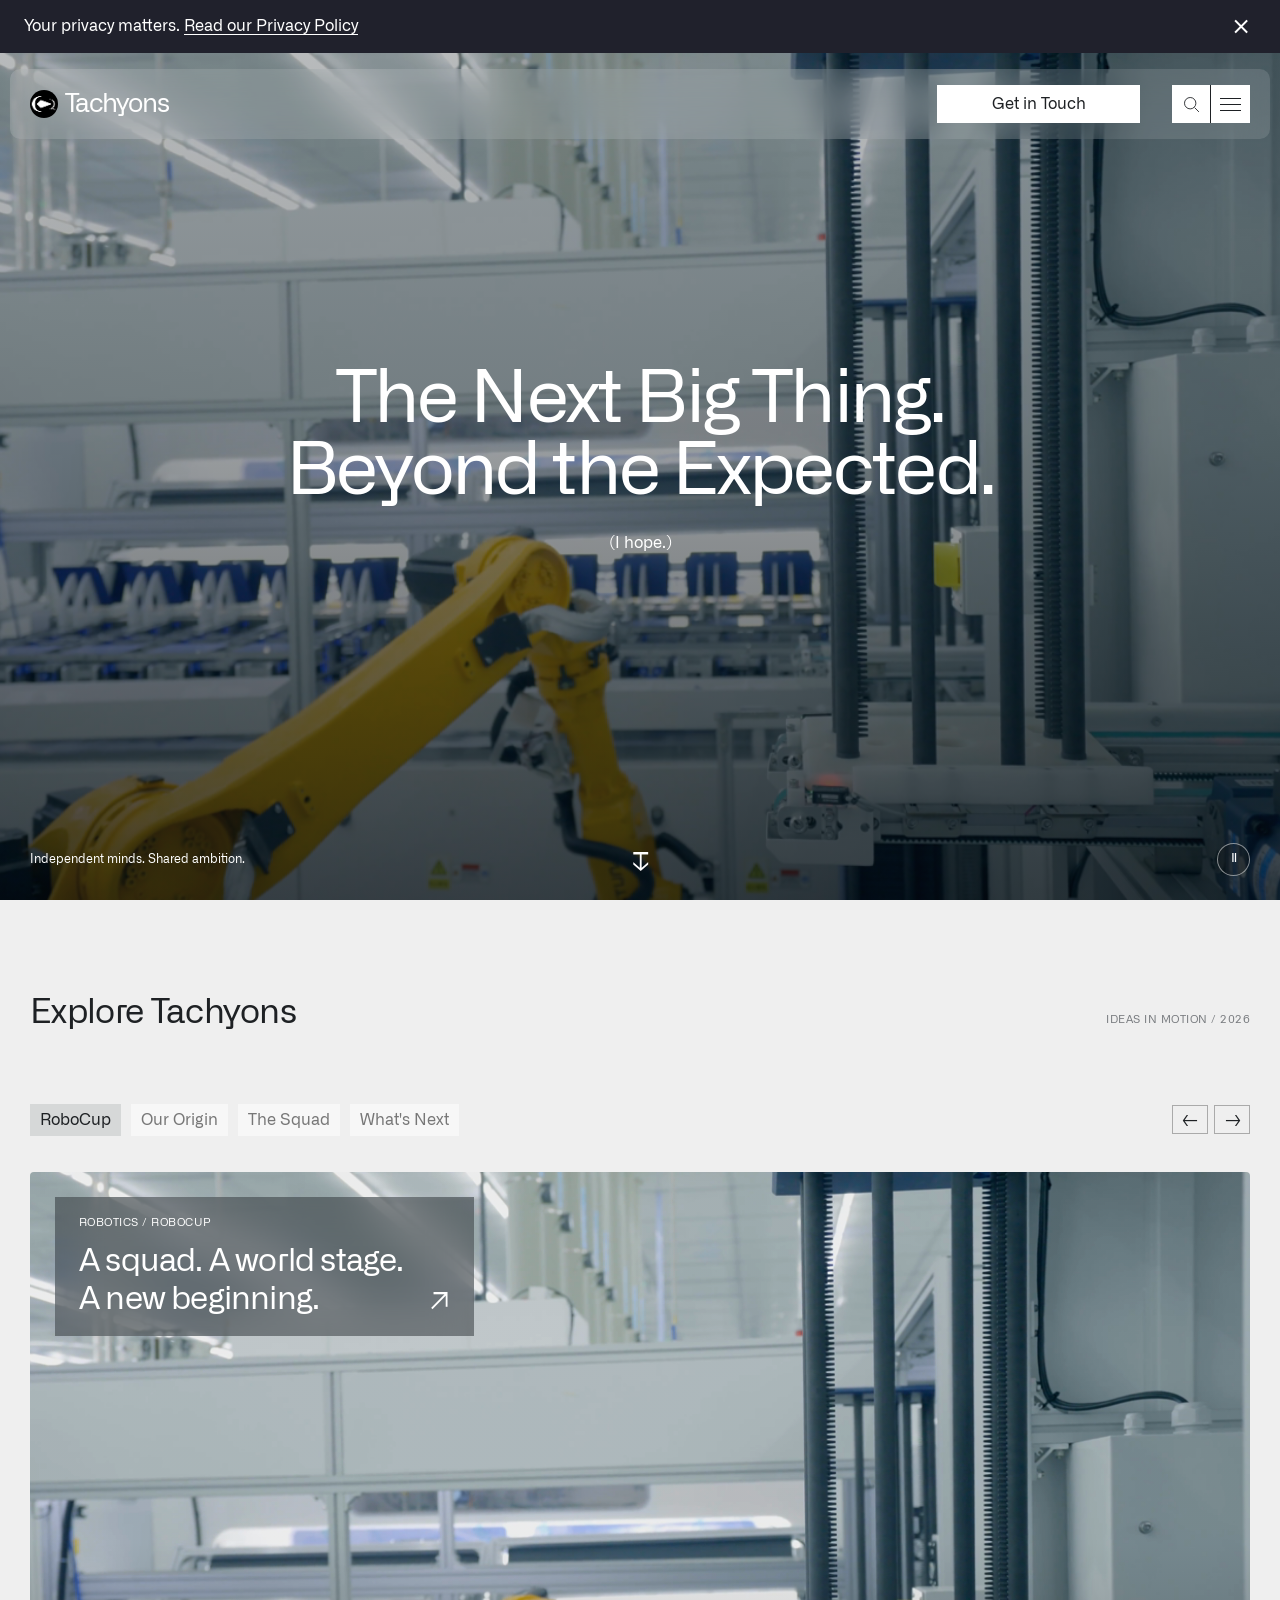
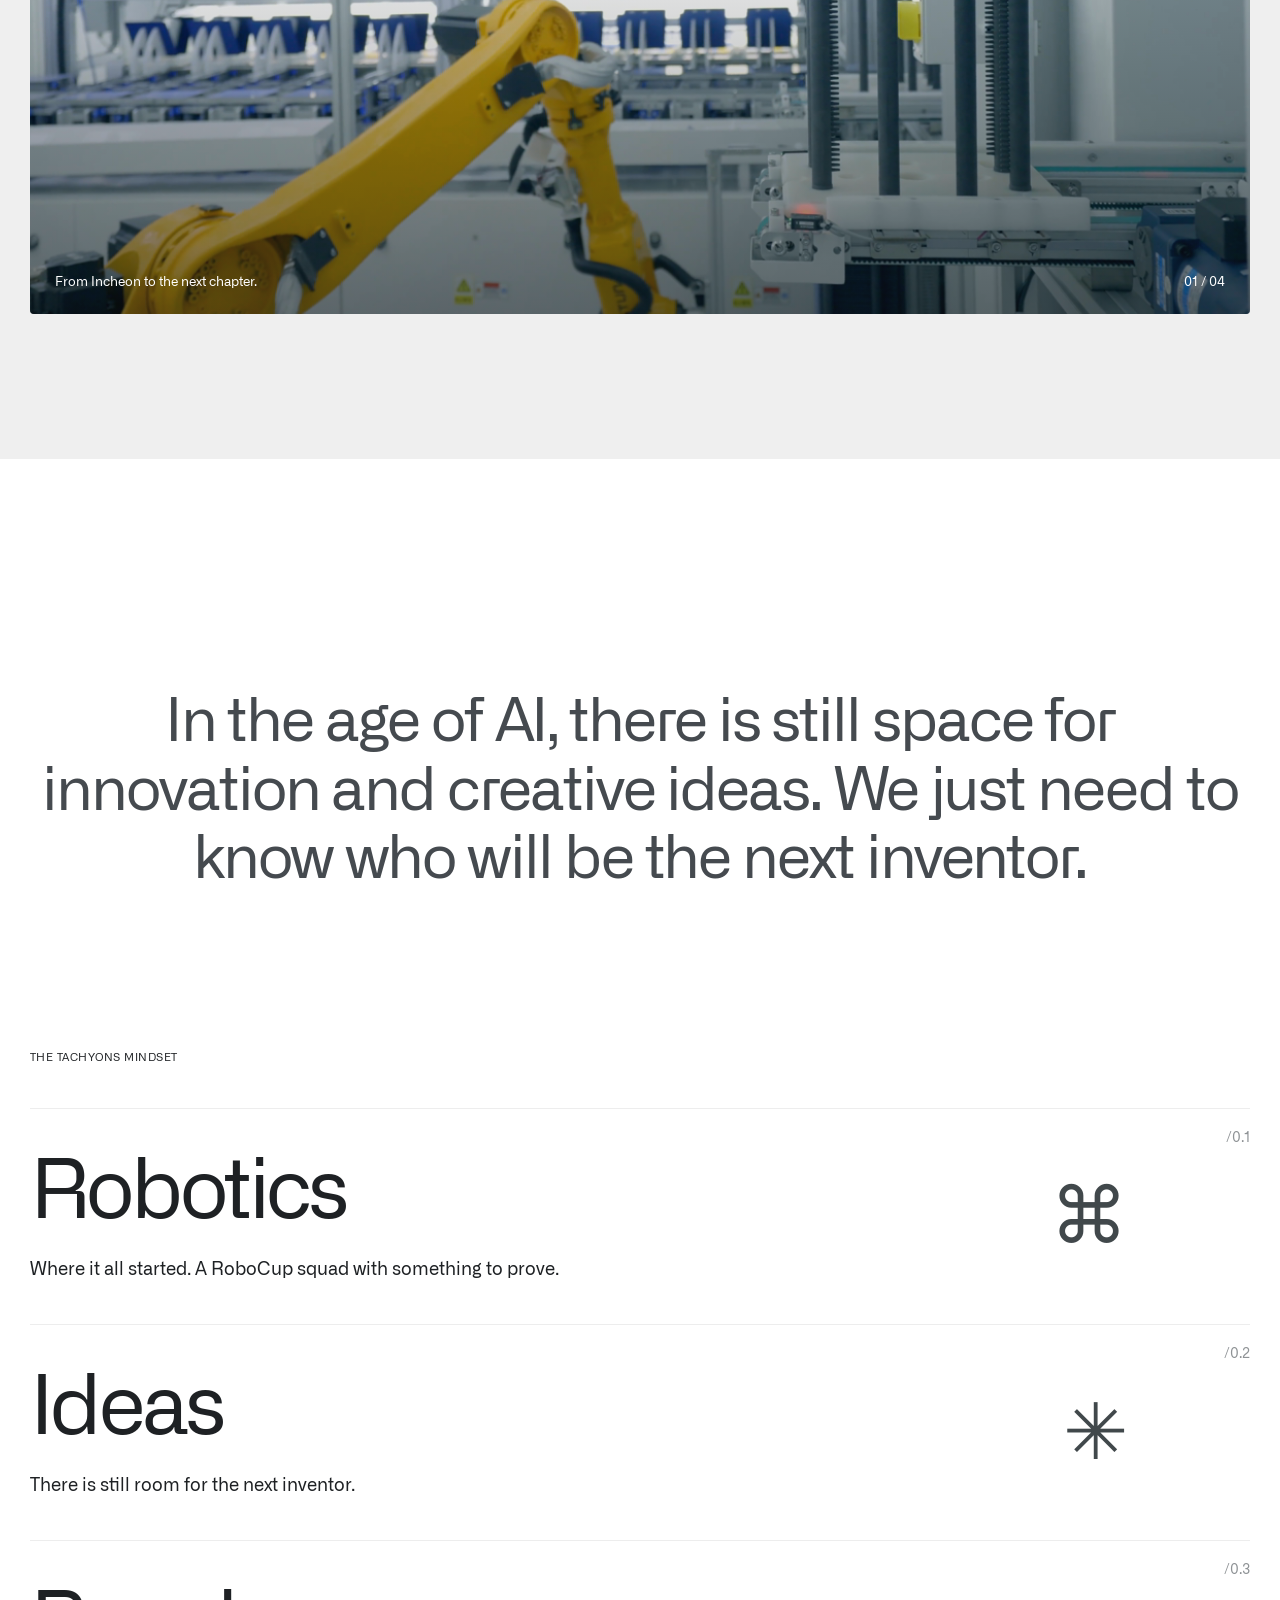
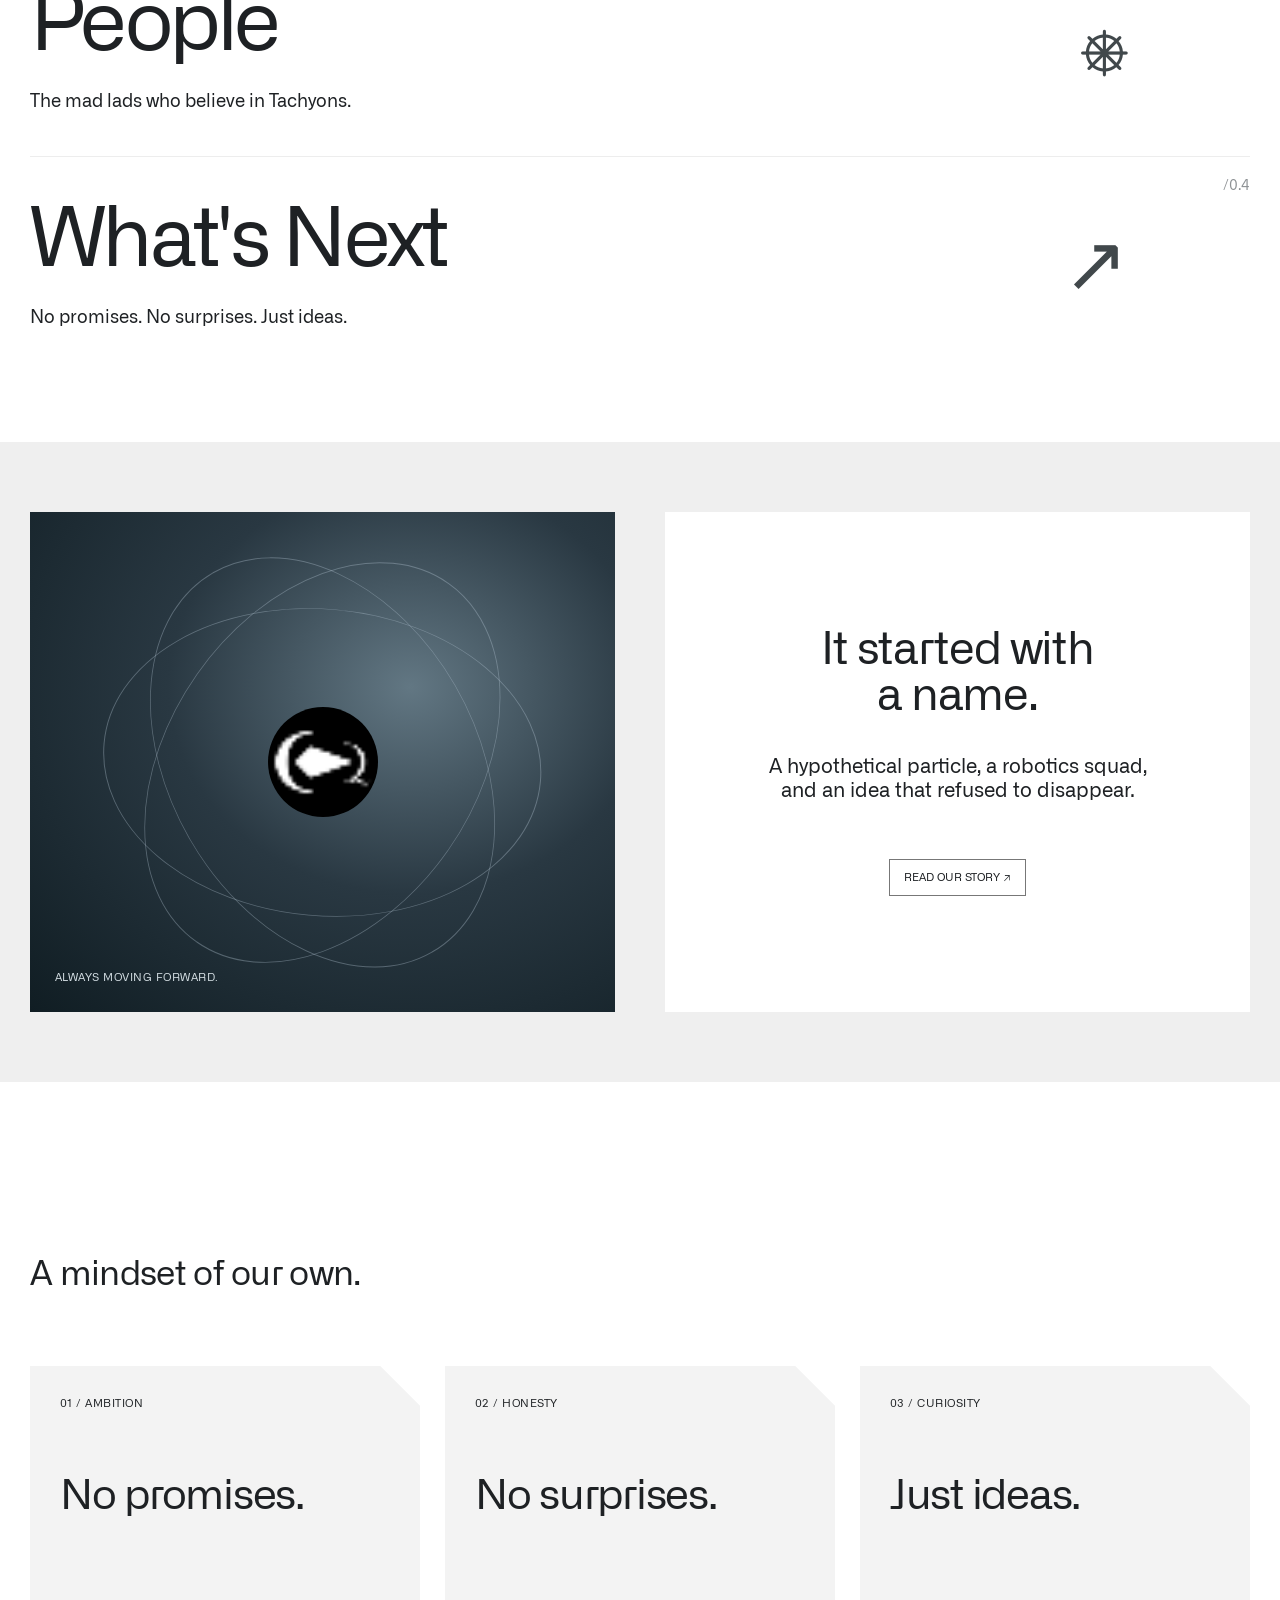
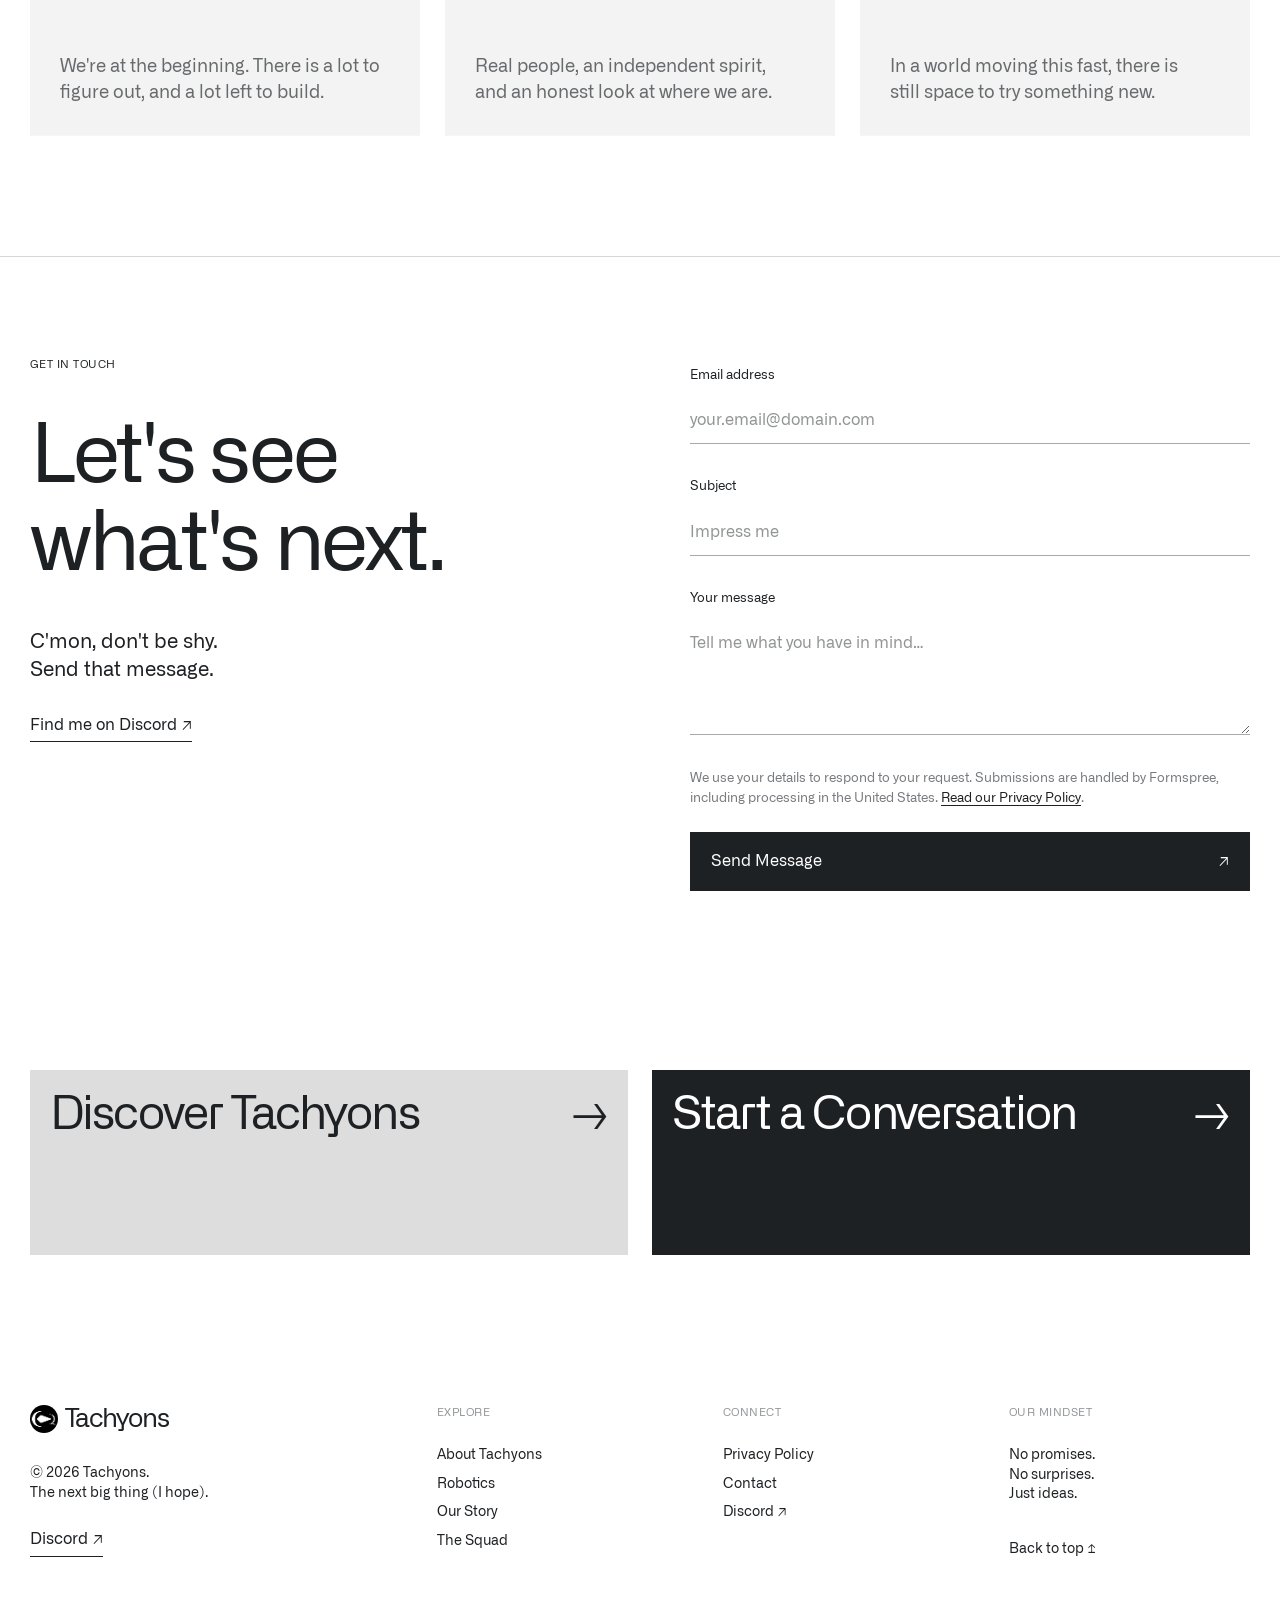
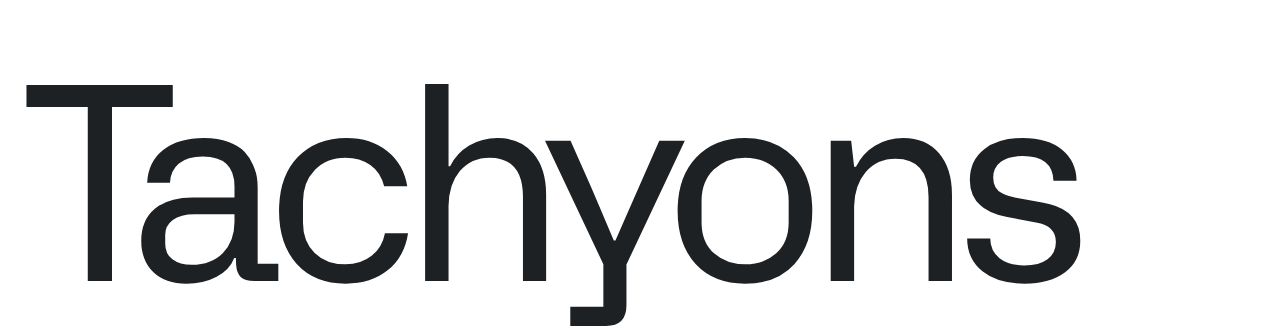
==== tachyons/index.html @ 0ba615b1 "Add files via upload" ====
<!DOCTYPE html>
<html lang="en"><head><meta charset="UTF-8"><meta name="viewport" content="width=device-width, initial-scale=1"><meta name="theme-color" content="#1e2124"><title>Tachyons — The Next Big Thing</title><meta name="description" content="Independent minds. Shared ambition. Explore the ideas, robotics and people behind Tachyons."><link rel="icon" href="img/logo.ico"><link rel="preload" href="fonts/Alliance/AllianceNo1-Regular.woff2" as="font" type="font/woff2" crossorigin><link rel="preload" href="fonts/Alliance/AllianceNo2-Regular.woff2" as="font" type="font/woff2" crossorigin><link rel="stylesheet" href="css/style.css"><script src="js/script.js" defer></script></head><body id="top"><a class="skip-link" href="#main">Skip to content</a>
<div class="announcement" id="announcement"><a href="privacy-policy.html">Your privacy matters. <span>Read our Privacy Policy</span></a><button aria-label="Dismiss announcement" id="dismiss-announcement">×</button></div>
<header class="site-header"><a class="brand" href="index.html" aria-label="Tachyons home"><img src="img/logo.ico" alt="" width="28" height="28"><span>Tachyons</span></a><div class="header-actions"><a class="header-cta" href="index.html#contact">Get in Touch</a><button class="icon-button" id="search-toggle" aria-label="Search Tachyons"><svg viewBox="0 0 24 24" fill="none" aria-hidden="true"><circle cx="10.5" cy="10.5" r="6.5"/><path d="m15.5 15.5 5 5"/></svg></button><button class="icon-button menu-toggle" id="menu-toggle" aria-label="Open menu" aria-expanded="false" aria-controls="navigation"><span></span><span></span><span></span></button></div></header>
<dialog class="navigation" id="navigation" aria-label="Main navigation"><div class="menu-inner"><div><p class="eyebrow">Navigation</p><nav class="menu-links"><a href="index.html">Home <span>↗</span></a><a href="story.html">Our Story <span>↗</span></a><a href="index.html#explore">↳ Robotics</a><a href="index.html#about">↳ Ideas</a><a href="members.html">The Squad <span>↗</span></a><a href="index.html#contact">Get in Touch <span>↗</span></a><a href="privacy-policy.html">Privacy Policy <span>↗</span></a></nav></div><div class="menu-feature"><p class="eyebrow">The next chapter</p><a href="story.html"><img src="media/hero-poster.png" alt="Technology in motion"><h2>It started with a name.<br>It became an idea. ↗</h2></a><p>No promises. No surprises. Just ideas.</p></div></div><div class="menu-bottom"><span>Tachyons / Independent minds. Shared ambition.</span><span>Est. 2026</span></div></dialog>
<dialog class="search-dialog" id="search-dialog" aria-labelledby="search-title"><button class="dialog-close" aria-label="Close search">×</button><p class="eyebrow" id="search-title">Search Tachyons</p><label class="sr-only" for="site-search">What are you looking for?</label><input id="site-search" type="search" placeholder="What are you looking for?" autocomplete="off"><div id="search-results" aria-live="polite"></div></dialog><main id="main"><section class="hero" aria-labelledby="hero-title"><video class="hero-video" id="hero-video" muted playsinline loop preload="metadata" poster="media/hero-poster.png" aria-hidden="true"><source src="media/hero.mp4" type="video/mp4"></video><div class="hero-shade"></div><div class="hero-copy"><h1 id="hero-title"><span>The Next Big Thing.</span><span>Beyond the Expected.</span></h1><p>(I hope.)</p></div><div class="hero-bottom"><span>Independent minds. Shared ambition.</span><a href="#explore" aria-label="Explore Tachyons">↓</a><button id="motion-toggle" aria-label="Pause background video">Ⅱ</button></div></section>
<section class="featured" id="explore" aria-labelledby="featured-title"><div class="section-heading"><h2 id="featured-title">Explore Tachyons</h2><span class="eyebrow">Ideas in motion / 2026</span></div><div class="feature-nav"><div class="feature-tabs" role="tablist" aria-label="Featured stories"><button role="tab" aria-selected="true" aria-controls="feature-panel" id="feature-tab-0" data-feature="0">RoboCup</button><button role="tab" aria-selected="false" aria-controls="feature-panel" id="feature-tab-1" data-feature="1" tabindex="-1">Our Origin</button><button role="tab" aria-selected="false" aria-controls="feature-panel" id="feature-tab-2" data-feature="2" tabindex="-1">The Squad</button><button role="tab" aria-selected="false" aria-controls="feature-panel" id="feature-tab-3" data-feature="3" tabindex="-1">What's Next</button></div><div class="carousel-controls"><button id="feature-prev" aria-label="Previous story">←</button><button id="feature-next" aria-label="Next story">→</button></div></div><a class="feature-panel" id="feature-panel" role="tabpanel" aria-labelledby="feature-tab-0" href="story.html#robotics"><img id="feature-image" src="media/hero-poster.png" alt="A close-up of precision engineering" loading="lazy"><div class="feature-label"><p class="eyebrow" id="feature-kicker">Robotics / RoboCup</p><h3><span id="feature-title">A squad. A world stage.<br>A new beginning.</span><span class="feature-arrow">↗</span></h3></div><div class="feature-caption"><span id="feature-detail">From Incheon to the next chapter.</span><span id="feature-count">01 / 04</span></div></a></section>
<section class="about-section" id="about"><p class="statement reveal">In the age of AI, there is still space for innovation and creative ideas. We just need to know who will be the next inventor.</p><div class="directions"><h2 class="eyebrow">The Tachyons mindset</h2><a class="direction-row" href="story.html#robotics"><div><h3>Robotics</h3><p>Where it all started. A RoboCup squad with something to prove.</p></div><span class="row-symbol">⌘</span><span class="row-number">/0.1</span><span class="row-arrow">↗</span></a><a class="direction-row" href="story.html"><div><h3>Ideas</h3><p>There is still room for the next inventor.</p></div><span class="row-symbol">✳</span><span class="row-number">/0.2</span><span class="row-arrow">↗</span></a><a class="direction-row" href="members.html"><div><h3>People</h3><p>The mad lads who believe in Tachyons.</p></div><span class="row-symbol">⎈</span><span class="row-number">/0.3</span><span class="row-arrow">↗</span></a><a class="direction-row" href="index.html#contact"><div><h3>What's Next</h3><p>No promises. No surprises. Just ideas.</p></div><span class="row-symbol">↗</span><span class="row-number">/0.4</span><span class="row-arrow">↗</span></a></div></section>
<section class="duplex"><div class="duplex-art"><div class="orbit orbit-one"></div><div class="orbit orbit-two"></div><div class="orbit orbit-three"></div><img src="img/logo.ico" alt="Tachyons emblem" width="180" height="180"><span class="eyebrow">Always moving forward.</span></div><div class="duplex-copy"><h2>It started with<br>a name.</h2><p>A hypothetical particle, a robotics squad,<br>and an idea that refused to disappear.</p><a class="outline-button" href="story.html">Read our story ↗</a></div></section>
<section class="manifesto"><h2 class="section-heading">A mindset of our own.</h2><div class="manifesto-grid"><article><span class="eyebrow">01 / Ambition</span><h3>No promises.</h3><p>We're at the beginning. There is a lot to figure out, and a lot left to build.</p></article><article><span class="eyebrow">02 / Honesty</span><h3>No surprises.</h3><p>Real people, an independent spirit, and an honest look at where we are.</p></article><article><span class="eyebrow">03 / Curiosity</span><h3>Just ideas.</h3><p>In a world moving this fast, there is still space to try something new.</p></article></div></section>
<section class="contact-section" id="contact"><div><p class="eyebrow">Get in touch</p><h2>Let's see<br>what's next.</h2><p>C'mon, don't be shy.<br>Send that message.</p><button class="text-button discord-copy" type="button">Find me on Discord ↗</button><p class="copy-status" role="status"></p></div><form id="contact-form" action="https://formspree.io/f/xkodalnq" method="POST"><div class="honeypot" aria-hidden="true"><label>Leave empty<input type="text" name="_gotcha" tabindex="-1" autocomplete="off"></label></div><label for="email">Email address</label><input type="email" name="email" id="email" placeholder="your.email@domain.com" autocomplete="email" required><label for="subject">Subject</label><input type="text" name="subject" id="subject" placeholder="Impress me" required><label for="message">Your message</label><textarea name="message" id="message" rows="4" placeholder="Tell me what you have in mind…" required></textarea><p class="form-privacy-note" id="contact-privacy-note">We use your details to respond to your request. Submissions are handled by Formspree, including processing in the United States. <a href="privacy-policy.html#contact-form-and-service-providers">Read our Privacy Policy</a>.</p><button class="submit-button" id="form-submit-btn" type="submit">Send Message <span>↗</span></button><p class="form-status" id="form-status" role="status" aria-live="polite"></p></form></section></main><footer class="site-footer"><div class="footer-top"><a class="footer-cta" href="story.html">Discover Tachyons <span>→</span></a><a class="footer-cta dark" href="index.html#contact">Start a Conversation <span>→</span></a></div><div class="footer-grid"><div class="footer-identity"><a class="brand" href="index.html"><img src="img/logo.ico" alt="" width="28" height="28">Tachyons</a><p>© <span id="year">2026</span> Tachyons.<br>The next big thing (I hope).</p><button class="text-button discord-copy" type="button">Discord ↗</button><span class="copy-status" role="status"></span></div><div><p class="eyebrow">Explore</p><a href="index.html#about">About Tachyons</a><a href="index.html#explore">Robotics</a><a href="story.html">Our Story</a><a href="members.html">The Squad</a></div><div><p class="eyebrow">Connect</p><a href="privacy-policy.html">Privacy Policy</a><a href="index.html#contact">Contact</a><a href="https://discord.com/" target="_blank" rel="noopener noreferrer">Discord ↗</a></div><div><p class="eyebrow">Our mindset</p><p>No promises.<br>No surprises.<br>Just ideas.</p><a class="back-top" href="#top">Back to top ↑</a></div></div><div class="footer-wordmark" aria-hidden="true">Tachyons</div></footer></body></html>
---- tachyons/css/style.css ----
@font-face{font-family:Alliance;src:url('../fonts/Alliance/AllianceNo1-Regular.woff2') format('woff2');font-display:swap;font-weight:400}@font-face{font-family:Alliance;src:url('../fonts/Alliance/AllianceNo1-Bold.woff2') format('woff2');font-display:swap;font-weight:700}@font-face{font-family:Alliance Display;src:url('../fonts/Alliance/AllianceNo2-Regular.woff2') format('woff2');font-display:swap;font-weight:400}
:root{--ink:#1e2124;--muted:#777a7e;--paper:#fff;--gray:#efefef;--line:#d6d7d8;--gutter:30px;--announcement:53px}*{box-sizing:border-box}html{scroll-behavior:smooth;scroll-padding-top:115px}body{margin:0;color:var(--ink);background:var(--paper);font-family:Alliance,Arial,sans-serif;font-size:16px;line-height:1.4;-webkit-font-smoothing:antialiased}body.locked{overflow:hidden}a{color:inherit;text-decoration:none}button,input,textarea{font:inherit}button,a,input,textarea{-webkit-tap-highlight-color:transparent}button{cursor:pointer;color:inherit}button:disabled{cursor:wait;opacity:.6}button{border-radius:0}h1,h2,h3,p{margin:0;font-weight:400}img{display:block;max-width:100%}a,button{touch-action:manipulation}a:focus-visible,button:focus-visible,input:focus-visible,textarea:focus-visible{outline:2px solid #368cff;outline-offset:5px}::selection{background:#b8c7cb;color:var(--ink)}.sr-only,.honeypot{position:absolute;width:1px;height:1px;overflow:hidden;clip-path:inset(50%)}.skip-link{position:fixed;left:20px;top:-70px;padding:14px;background:white;color:var(--ink);z-index:1100}.skip-link:focus{top:10px}.eyebrow{text-transform:uppercase;font-size:11px;letter-spacing:.045em;line-height:1.5;font-family:Alliance Display,Arial,sans-serif}.announcement{height:53px;display:flex;align-items:center;justify-content:space-between;background:#20212c;color:#fff;padding:0 24px;font-size:16px;position:relative;z-index:101}.announcement a span{text-decoration:underline;text-underline-offset:3px}.announcement button{font-size:25px;font-weight:400;border:0;background:none;color:white;width:30px;line-height:1}.announcement[hidden]{display:none}.site-header{position:absolute;z-index:100;top:calc(var(--announcement) + 16px);left:10px;right:10px;height:70px;border-radius:10px;display:flex;align-items:center;justify-content:space-between;padding:15px 20px;background:rgba(255,255,255,.12);color:#fff;backdrop-filter:blur(18px);transition:background .25s,color .25s,box-shadow .25s}.site-header.is-fixed{position:fixed;top:10px;background:rgba(247,247,247,.92);color:var(--ink);box-shadow:0 2px 18px #00000008}.brand{display:inline-flex;align-items:center;gap:7px;font-family:Alliance Display,Arial,sans-serif;font-size:26px;letter-spacing:-1.2px;line-height:1}.brand img{object-fit:contain;filter:grayscale(1) brightness(0) invert(1);width:28px;height:28px}.site-header.is-fixed .brand img,.interior .brand img,.site-footer .brand img{filter:grayscale(1) brightness(0)}.header-actions{display:flex;align-items:center}.header-cta{display:flex;align-items:center;justify-content:center;background:white;color:var(--ink);height:38px;min-width:203px;margin-right:32px;transition:background .2s}.header-cta:hover{background:#d7dadd}.icon-button{width:39px;height:38px;display:flex;align-items:center;justify-content:center;background:#fff;color:var(--ink);border:0;border-right:1px solid var(--ink)}.icon-button:last-child{border-right:0}.icon-button svg{width:21px;height:21px;stroke:currentColor;stroke-width:1}.menu-toggle{flex-direction:column;gap:5px}.menu-toggle span{height:1px;width:21px;background:currentColor;transition:transform .25s,opacity .25s}.menu-toggle[aria-expanded=true] span:nth-child(1){transform:translateY(6px) rotate(45deg)}.menu-toggle[aria-expanded=true] span:nth-child(2){opacity:0}.menu-toggle[aria-expanded=true] span:nth-child(3){transform:translateY(-6px) rotate(-45deg)}.hero{height:calc(100svh - 53px);min-height:640px;position:relative;color:white;overflow:hidden;background:#222b2d}.hero-video,.hero-shade{position:absolute;inset:0;width:100%;height:100%;object-fit:cover}.hero-video{object-position:center}.hero-shade{background:linear-gradient(180deg,#05090b18 0%,#00000020 35%,#0000006b 100%)}.hero-copy{position:absolute;top:48%;left:30px;right:30px;transform:translateY(-50%);text-align:center}.hero h1{font-family:Alliance Display,Arial,sans-serif;font-size:clamp(44px,5.75vw,90px);line-height:.99;letter-spacing:-.038em}.hero h1 span{display:block;animation:hero-in 1.1s cubic-bezier(.16,1,.3,1) both}.hero h1 span+span{animation-delay:.14s}.hero-copy>p{margin-top:23px;font-size:16px;animation:hero-in 1.1s .3s both}.hero-bottom{position:absolute;bottom:24px;left:30px;right:30px;display:flex;align-items:center;justify-content:space-between;font-size:12px}.hero-bottom>a{position:absolute;left:50%;font-size:32px;transform:translateX(-50%)}.hero-bottom button{border:1px solid #ffffff80;background:#15191c55;color:white;width:33px;height:33px;border-radius:50%;font-size:13px}.featured{background:var(--gray);padding:90px var(--gutter) 145px;overflow:hidden}.section-heading{display:flex;align-items:baseline;justify-content:space-between;gap:24px;font-size:34px;font-family:Alliance Display,Arial,sans-serif;margin-bottom:66px;letter-spacing:-.02em}.section-heading h2{font-size:inherit}.section-heading .eyebrow{letter-spacing:.045em;color:var(--muted)}.feature-nav{display:flex;justify-content:space-between;align-items:center;gap:20px;margin-bottom:36px}.feature-tabs{display:flex;gap:10px;overflow-x:auto}.feature-tabs button{border:0;background:#ffffff8a;color:#777;padding:5px 10px;white-space:nowrap;font-size:16px}.feature-tabs button[aria-selected=true]{background:#d6d8d8;color:var(--ink)}.feature-tabs button:hover{color:var(--ink)}.carousel-controls{display:flex;gap:6px}.carousel-controls button{border:1px solid #aaa;background:none;width:36px;height:29px;font-size:20px;line-height:1}.carousel-controls button:hover{color:#fff;background:var(--ink)}.feature-panel{position:relative;display:block;height:min(58vw,810px);min-height:370px;overflow:hidden;border-radius:4px;background:#707e81}.feature-panel>img{height:100%;width:100%;object-fit:cover;transition:transform 1s ease,filter .4s}.feature-panel:hover>img{transform:scale(1.025)}.feature-panel:after{content:'';position:absolute;inset:0;background:linear-gradient(180deg,#10181912 50%,#10181977);pointer-events:none}.feature-label{position:absolute;z-index:1;top:25px;left:25px;max-width:65%;padding:18px 24px;background:#292e3280;color:white;backdrop-filter:blur(20px)}.feature-label h3{font-family:Alliance Display,Arial,sans-serif;font-size:clamp(24px,2.5vw,39px);letter-spacing:-.025em;line-height:1.16;display:flex;gap:24px;margin-top:12px}.feature-arrow{align-self:flex-end;transition:transform .25s}.feature-panel:hover .feature-arrow{transform:translate(4px,-4px)}.feature-caption{position:absolute;bottom:22px;left:25px;right:25px;display:flex;justify-content:space-between;color:white;z-index:1;font-size:13px}.about-section{padding:200px var(--gutter) 70px}.statement{max-width:1250px;text-align:center;margin:30px auto 155px;font-family:Alliance Display,Arial,sans-serif;font-size:clamp(32px,4.65vw,70px);line-height:1.15;letter-spacing:-.035em;color:#8f9297}.statement.is-visible{color:#454a4f;transition:color 1.4s}.directions>.eyebrow{margin-bottom:42px}.direction-row{position:relative;display:flex;min-height:216px;align-items:center;border-top:1px solid #ededed;gap:30px;padding:26px 0;transition:padding .35s,background .35s}.direction-row h3{font-size:clamp(50px,6.4vw,96px);font-family:Alliance Display,Arial,sans-serif;letter-spacing:-.045em;line-height:1.05;transition:transform .35s}.direction-row p{margin-top:22px;font-size:18px}.row-symbol{font-size:78px;margin-left:auto;margin-right:10%;font-family:Arial,sans-serif;color:#41484b}.row-number{position:absolute;right:0;top:20px;font-size:14px;color:#8e9295}.row-arrow{position:absolute;right:5px;bottom:34px;font-size:28px;opacity:0;transform:translate(-10px,10px);transition:transform .25s,opacity .25s}.direction-row:hover .row-arrow{opacity:1;transform:translate(0)}.direction-row:hover h3{transform:translateX(12px)}.duplex{background:var(--gray);padding:70px var(--gutter);display:grid;grid-template-columns:1fr 1fr;gap:50px}.duplex-art,.duplex-copy{min-height:500px;position:relative;overflow:hidden}.duplex-art{display:grid;place-items:center;background:radial-gradient(ellipse at 65% 35%,#627783,#293842 45%,#101d23);color:#d4dee3}.duplex-art>img{filter:grayscale(1) brightness(0) invert(1);width:110px;height:110px;object-fit:contain;position:relative}.duplex-art>.eyebrow{position:absolute;bottom:26px;left:25px}.orbit{border:1px solid #b8c7d45c;position:absolute;width:75%;aspect-ratio:1;border-radius:50%;transform:rotate(-30deg) scaleX(.7)}.orbit-two{transform:rotate(35deg) scaleX(.7)}.orbit-three{transform:rotate(95deg) scaleX(.7)}.duplex-copy{background:white;display:flex;flex-direction:column;align-items:center;justify-content:center;text-align:center;padding:50px}.duplex-copy h2{font-family:Alliance Display,Arial,sans-serif;font-size:clamp(36px,3.5vw,56px);line-height:1.04;letter-spacing:-.025em}.duplex-copy p{font-size:20px;line-height:1.2;margin:34px 0 56px}.outline-button{display:inline-flex;border:1px solid #777;padding:10px 14px;font-size:11px;text-transform:uppercase;align-items:center;justify-content:center;transition:background .25s,color .25s}.outline-button:hover{background:var(--ink);color:white}.manifesto{padding:170px var(--gutter) 120px}.manifesto-grid{display:grid;grid-template-columns:repeat(3,1fr);gap:25px}.manifesto article{background:#f3f3f3;padding:30px;min-height:370px;clip-path:polygon(0 0,calc(100% - 40px) 0,100% 40px,100% 100%,0 100%);display:flex;flex-direction:column}.manifesto h3{font-family:Alliance Display,Arial,sans-serif;font-size:42px;letter-spacing:-.03em;margin:55px 0 30px}.manifesto article>p{max-width:320px;color:#686b6d;font-size:18px;margin-top:auto}.contact-section{padding:100px var(--gutter) 140px;display:grid;grid-template-columns:1fr 1fr;gap:100px;border-top:1px solid var(--line)}.contact-section h2{font-family:Alliance Display,Arial,sans-serif;font-size:clamp(55px,6.5vw,94px);line-height:1.05;letter-spacing:-.04em;margin:40px 0}.contact-section>div>p:not(.eyebrow){font-size:20px;margin-bottom:30px}.text-button{background:none;border:0;border-bottom:1px solid currentColor;padding:0 0 5px;display:inline-block;font-size:16px}.contact-section form{padding-top:10px}.contact-section label{font-size:13px;display:block;margin-bottom:12px}.contact-section input,.contact-section textarea{display:block;width:100%;padding:12px 0;border:0;border-bottom:1px solid #aaa;background:transparent;color:var(--ink);margin-bottom:34px;border-radius:0;resize:vertical}.contact-section input::placeholder,.contact-section textarea::placeholder{color:#929596}.submit-button{display:flex;justify-content:space-between;width:100%;padding:17px 20px;background:var(--ink);color:white;border:1px solid var(--ink);transition:background .2s,color .2s}.submit-button:hover{background:white;color:var(--ink)}.form-status{margin-top:15px;min-height:24px;font-size:14px}.form-status.error{color:#a82320}.copy-status{display:block;font-size:13px;margin-top:10px}.site-footer{padding:0 var(--gutter);overflow:hidden}.footer-top{display:grid;grid-template-columns:1fr 1fr;gap:24px}.footer-cta{height:185px;background:#ddd;display:flex;justify-content:space-between;gap:15px;padding:20px;font-family:Alliance Display,Arial,sans-serif;font-size:clamp(25px,3.6vw,52px);letter-spacing:-.04em;line-height:1.1;transition:background .25s}.footer-cta:hover{background:#c8caca}.footer-cta span{transition:transform .25s}.footer-cta:hover span{transform:translateX(5px)}.footer-cta.dark{background:var(--ink);color:white}.footer-cta.dark:hover{background:#41484b}.footer-grid{padding:150px 0 110px;display:grid;grid-template-columns:1.5fr 1fr 1fr 1fr;gap:45px;font-size:14px}.footer-grid>div>.eyebrow{color:#919598;margin-bottom:25px}.footer-grid>div>a:not(.brand){display:block;margin-bottom:9px;width:fit-content}.footer-grid>div>a:hover{text-decoration:underline}.footer-identity p{margin:25px 0}.footer-grid .back-top{margin-top:35px}.footer-wordmark{font-family:Alliance Display,Arial,sans-serif;font-size:21vw;letter-spacing:-.065em;line-height:.9;padding-bottom:15px;margin-left:-.018em}.navigation{position:fixed;inset:0;width:100%;max-width:none;height:100dvh;max-height:none;margin:0;border:0;padding:150px 40px 30px;background:#f4f4f4;color:var(--ink);z-index:90;overflow:auto}.navigation::backdrop{background:#f4f4f4}.site-header.menu-open{position:fixed;top:16px;color:var(--ink);background:#ffffffc0;z-index:1000}.site-header.menu-open .brand img{filter:grayscale(1) brightness(0)}.menu-inner{display:grid;grid-template-columns:1fr 1fr;gap:100px}.menu-links{display:flex;flex-direction:column;margin-top:35px;font-family:Alliance Display,Arial,sans-serif;font-size:clamp(30px,3.5vw,50px);letter-spacing:-.03em;line-height:1.5}.menu-links a{display:flex;justify-content:space-between;border-bottom:1px solid #d5d5d5}.menu-links a:hover{color:#888}.menu-links a span{font-size:30px}.menu-feature img{width:100%;height:230px;object-fit:cover;margin:35px 0 22px}.menu-feature h2{font-size:30px;line-height:1.15}.menu-feature>p:last-child{margin-top:20px;color:#777}.menu-bottom{display:flex;justify-content:space-between;border-top:1px solid #ccc;padding-top:20px;margin-top:70px;font-size:13px}.search-dialog{position:fixed;inset:0;max-width:none;max-height:none;width:100%;height:100dvh;margin:0;border:0;padding:150px max(30px,12vw);background:#fff;color:var(--ink)}.search-dialog::backdrop{background:white}.dialog-close{position:absolute;right:30px;top:25px;font-size:38px;background:none;border:0}.search-dialog input{width:100%;border:0;border-bottom:1px solid #777;border-radius:0;padding:20px 0;font-size:clamp(26px,4vw,55px);margin-bottom:35px;background:transparent}.search-result{display:block;padding:20px 0;border-bottom:1px solid #ddd}.search-result strong{display:block;font-size:24px;font-weight:400}.search-result span{color:#777}.search-result:hover{color:#73858b}.interior .site-header{color:var(--ink);background:#ffffff80}.interior-main{padding-top:100px}.interior-hero{padding:100px var(--gutter) 110px;background:#f1f1f1}.interior-hero h1{font-family:Alliance Display,Arial,sans-serif;font-size:clamp(50px,7.1vw,110px);line-height:1.04;letter-spacing:-.045em;margin:50px 0 40px}.interior-hero>p:not(.eyebrow){font-size:25px;line-height:1.25;margin-bottom:40px}.story-section{display:grid;grid-template-columns:1fr 2fr;padding:110px var(--gutter);gap:70px;border-bottom:1px solid var(--line)}.story-section>div{max-width:860px}.story-section h2{font-family:Alliance Display,Arial,sans-serif;font-size:clamp(35px,4vw,60px);line-height:1.08;letter-spacing:-.03em;margin-bottom:45px}.story-section p{font-size:23px;line-height:1.5;margin-bottom:25px}.story-section .story-signature{font-size:16px;color:var(--muted)}.story-section .outline-button{margin-top:25px}.story-pull{padding:130px var(--gutter);background:var(--ink);color:white}.story-pull p{font-family:Alliance Display,Arial,sans-serif;font-size:clamp(55px,8vw,120px);letter-spacing:-.04em;line-height:1.05}.story-pull span{color:#87989c}.team-section{padding:100px var(--gutter)}.team-grid{display:grid;grid-template-columns:1fr 1fr;gap:50px}.member-art{height:430px;display:grid;place-items:center;position:relative}.member-art>span{font-family:Alliance Display,Arial,sans-serif;font-size:155px;letter-spacing:-.08em}.founder-art{background:#d6dad6;color:#405047;background-image:linear-gradient(120deg,transparent 49.8%,#40504730 50%,transparent 50.2%)}.claude-art{background:#e8dcd2;color:#b06342}.claude-art>span{font-size:230px;font-family:Arial,sans-serif}.member-art>small{position:absolute;bottom:20px;left:24px;font-size:11px;text-transform:uppercase;letter-spacing:.06em}.member-info{padding:30px 0}.member-info h2{font-size:40px;margin:20px 0;letter-spacing:-.03em}.member-info>p:not(.eyebrow){font-size:20px;color:#747779;max-width:520px}.member-info blockquote{margin:35px 0 0;padding-top:25px;border-top:1px solid var(--line);font-size:22px}.team-invitation{background:#efefef;text-align:center;padding:90px 30px;margin-bottom:80px}.team-invitation h2{font-size:45px;letter-spacing:-.03em;margin-bottom:35px}@keyframes hero-in{from{opacity:0;transform:translateY(45px);clip-path:inset(100% 0 0)}to{opacity:1;transform:translateY(0);clip-path:inset(0)}}
@media(min-width:1700px){.featured,.about-section,.manifesto,.contact-section,.duplex,.site-footer,.interior-hero,.story-section,.team-section{padding-left:max(30px,calc((100vw - 1640px)/2));padding-right:max(30px,calc((100vw - 1640px)/2))}}
@media(max-width:900px){:root{--gutter:22px}.hero h1{font-size:8vw}.section-heading{font-size:28px}.featured{padding-top:65px;padding-bottom:90px}.feature-label{max-width:80%}.about-section{padding-top:100px}.statement{margin-bottom:100px}.direction-row{min-height:180px}.row-symbol{margin-right:8%;font-size:58px}.direction-row p{max-width:75%;font-size:16px}.duplex{gap:24px;padding-top:35px;padding-bottom:35px}.duplex-art,.duplex-copy{min-height:370px}.duplex-copy{padding:30px 20px}.duplex-copy p{font-size:17px;margin:25px 0 35px}.manifesto{padding-top:90px;padding-bottom:80px}.manifesto article{padding:22px;min-height:320px}.manifesto h3{font-size:32px;margin:35px 0 25px}.manifesto article>p{font-size:16px}.contact-section{gap:45px;padding-top:75px;padding-bottom:90px}.footer-grid{gap:25px;padding:90px 0}.footer-cta{height:150px}.menu-inner{gap:45px}.member-art{height:330px}.team-grid{gap:28px}.story-section{gap:35px}.story-section p{font-size:20px}}
@media(max-width:600px){:root{--gutter:20px;--announcement:57px}.announcement{height:57px;padding:0 13px;gap:15px;font-size:12px}.announcement a{max-width:290px}.announcement button{min-width:24px}.site-header{top:calc(var(--announcement) + 10px);height:60px;left:8px;right:8px;padding:11px 12px;border-radius:7px}.brand{font-size:23px}.brand img{width:25px;height:25px}.header-cta{min-width:0;height:34px;font-size:12px;padding:0 14px;margin-right:10px}.icon-button{height:34px;width:34px}.hero{height:calc(100svh - 57px);min-height:540px}.hero-copy{left:18px;right:18px;top:46%}.hero h1{font-size:clamp(36px,9vw,54px);line-height:1.04;letter-spacing:-.04em}.hero-copy>p{font-size:14px;margin-top:24px}.hero-bottom{left:20px;right:20px;bottom:22px;font-size:10px}.hero-bottom>span{max-width:135px}.hero-bottom>a{font-size:27px}.featured{padding-top:55px;padding-bottom:65px}.section-heading{font-size:26px;margin-bottom:40px;gap:15px}.section-heading>.eyebrow{max-width:110px;text-align:right;font-size:9px}.feature-nav{gap:8px;margin-bottom:20px}.feature-tabs{gap:5px}.feature-tabs button{font-size:12px;padding:5px 7px}.carousel-controls{gap:4px}.carousel-controls button{width:25px;height:25px;font-size:15px}.feature-panel{height:490px;min-height:0}.feature-panel>img{object-position:60%}.feature-label{top:15px;left:15px;right:15px;max-width:none;padding:15px}.feature-label h3{font-size:27px;gap:12px}.feature-caption{left:15px;right:15px;font-size:11px;gap:15px}.about-section{padding-top:85px;padding-bottom:40px}.statement{font-size:33px;line-height:1.2;text-align:left;margin:0 0 90px}.directions>.eyebrow{margin-bottom:25px}.direction-row{min-height:160px;padding:28px 0}.direction-row h3{font-size:47px}.direction-row p{font-size:14px;max-width:245px;margin-top:15px}.row-symbol{font-size:38px;position:absolute;right:20px;top:40px;margin:0}.row-number{font-size:10px;top:12px}.row-arrow{display:none}.duplex{grid-template-columns:1fr;gap:20px;padding-top:30px;padding-bottom:30px}.duplex-art{min-height:350px}.duplex-copy{min-height:365px}.duplex-copy h2{font-size:42px}.manifesto{padding-top:70px;padding-bottom:70px}.manifesto-grid{grid-template-columns:1fr;gap:16px}.manifesto article{min-height:270px;padding:26px}.manifesto h3{font-size:42px;margin:28px 0}.manifesto article>p{max-width:none}.contact-section{grid-template-columns:1fr;gap:55px;padding:70px 20px}.contact-section h2{font-size:65px;margin:25px 0}.contact-section>div>p:not(.eyebrow){font-size:18px}.footer-top{grid-template-columns:1fr;gap:12px}.footer-cta{font-size:34px;height:120px;padding:18px}.footer-grid{grid-template-columns:1fr 1fr;gap:45px 25px;padding:70px 0}.footer-identity{grid-column:1/-1}.footer-grid>div:last-child{grid-column:1/-1}.footer-wordmark{font-size:21vw}.navigation{padding:110px 22px 25px}.menu-inner{grid-template-columns:1fr;gap:40px}.menu-links{font-size:36px;margin-top:20px}.menu-feature{border-top:1px solid #ccc;padding-top:25px}.menu-feature img{height:170px;margin-top:20px}.menu-feature h2{font-size:27px}.menu-bottom{flex-direction:column;gap:10px;margin-top:35px}.search-dialog{padding:120px 22px 30px}.search-dialog input{font-size:28px}.interior-main{padding-top:90px}.interior-hero{padding:70px 20px}.interior-hero h1{font-size:50px;margin-top:35px}.interior-hero>p:not(.eyebrow){font-size:21px}.story-section{grid-template-columns:1fr;padding:65px 20px;gap:30px}.story-section h2{font-size:40px;margin-bottom:30px}.story-section p{font-size:19px}.story-pull{padding:85px 20px}.story-pull p{font-size:61px}.team-section{padding:70px 20px}.team-grid{grid-template-columns:1fr;gap:35px}.member-art{height:350px}.member-info h2{font-size:36px}.team-invitation{padding:70px 20px;margin-bottom:50px}.team-invitation h2{font-size:36px}}
@media(prefers-reduced-motion:reduce){html{scroll-behavior:auto}*,*:before,*:after{animation:none!important;transition:none!important}.hero-video{visibility:hidden}.hero{background:center/cover url('../media/hero-poster.png')}}
/* Preserve the original white-on-black Tachyons mark without flattening its pixels. */
.brand img,.site-header.is-fixed .brand img,.interior .brand img,.site-footer .brand img,.site-header.menu-open .brand img{filter:none;border-radius:50%}.duplex-art>img{filter:none;border-radius:50%}
.hero-shade{background:linear-gradient(180deg,rgba(8,17,22,.28),rgba(8,17,22,.4) 45%,rgba(3,10,15,.68))}

/* Policy pages retain the site's typography and spacious editorial layout. */
.form-privacy-note { margin: 0 0 22px; color: var(--muted); font-size: 13px; line-height: 1.6; }
.form-privacy-note a { color: var(--ink); text-decoration: underline; text-underline-offset: 3px; }
.policy-hero { padding-bottom: 85px; }
.policy-hero h1 { margin-bottom: 30px; }
.policy-hero > p.policy-updated { color: var(--muted); font-size: 16px; }
.policy-layout {
  display: grid;
  grid-template-columns: minmax(220px, 1fr) minmax(0, 2fr);
  gap: 80px;
  max-width: 1380px;
  margin: 0 auto;
  padding: 90px var(--gutter) 130px;
  align-items: start;
}
.policy-sidebar { position: sticky; top: 120px; }
.policy-toc { max-width: 320px; max-height: calc(100dvh - 150px); overflow-y: auto; scrollbar-width: thin; }
.policy-toc > h2 { color: var(--muted); margin-bottom: 25px; }
.policy-toc ol { list-style: none; margin: 0; padding: 0; }
.policy-toc li { border-bottom: 1px solid var(--line); }
.policy-toc li a {
  display: flex;
  gap: 14px;
  padding: 16px 0;
  font-size: 15px;
  line-height: 1.4;
}
.policy-section-number { flex: 0 0 23px; color: var(--muted); font-size: 11px; padding-top: 3px; }
.policy-toc a:hover { color: var(--muted); }
.policy-home-link { display: inline-block; margin-top: 32px; font-size: 13px; }
.policy-content { min-width: 0; font-size: 18px; line-height: 1.7; overflow-wrap: anywhere; }
.policy-content p { margin-bottom: 22px; }
.policy-content > p:first-child { font-size: 23px; line-height: 1.5; margin-bottom: 30px; }
.policy-content h2 {
  font-family: Alliance Display, Arial, sans-serif;
  font-size: clamp(30px, 3vw, 42px);
  letter-spacing: -.025em;
  line-height: 1.15;
  border-top: 1px solid var(--line);
  padding-top: 35px;
  margin: 70px 0 32px;
  scroll-margin-top: 10px;
}
.policy-content h3 { font-size: 25px; line-height: 1.3; margin: 38px 0 20px; }
.policy-content h4 { font-size: 19px; line-height: 1.4; font-weight: 700; margin: 30px 0 15px; }
.policy-content ul { padding-left: 24px; margin: 0 0 25px; }
.policy-content li { padding-left: 5px; margin-bottom: 12px; }
.policy-content li p { margin-bottom: 12px; }
.policy-content li ul { margin-top: 12px; }
.policy-content a { text-decoration: underline; text-underline-offset: 3px; }
.policy-content a:hover { color: var(--muted); }
@media (max-width: 900px) {
  .policy-layout { gap: 40px; grid-template-columns: minmax(190px, 1fr) minmax(0, 2fr); }
  .policy-content { font-size: 17px; }
  .policy-content > p:first-child { font-size: 21px; }
}
@media (max-width: 700px) {
  .policy-layout { grid-template-columns: 1fr; gap: 55px; padding-top: 55px; padding-bottom: 80px; }
  .policy-sidebar { position: static; }
  .policy-toc { max-width: none; max-height: none; overflow-y: visible; }
  .policy-toc li a { padding: 13px 0; }
  .policy-hero { padding-bottom: 55px; }
  .policy-hero h1 { font-size: clamp(46px, 9vw, 62px); }
  .policy-content > p:first-child { font-size: 20px; }
  .policy-content h2 { margin-top: 55px; padding-top: 28px; font-size: 32px; }
  .policy-content h3 { font-size: 23px; }
}
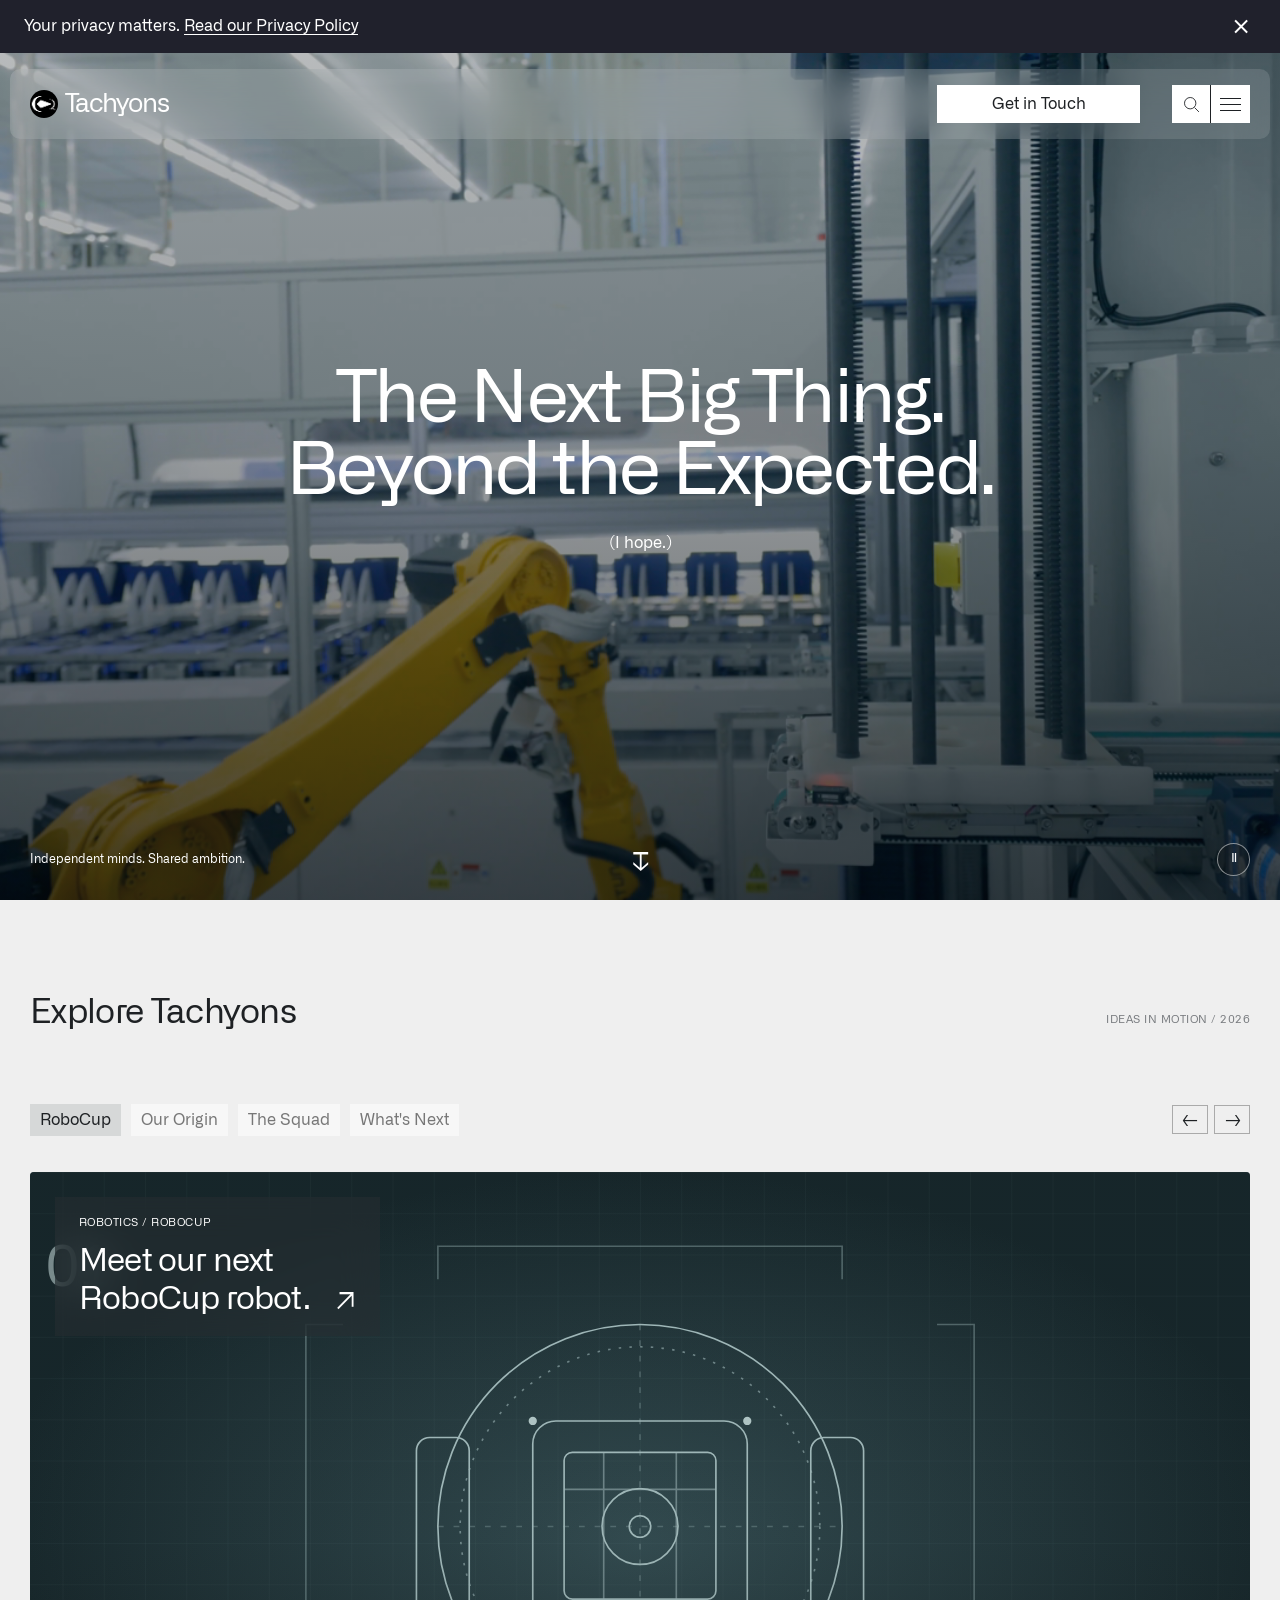
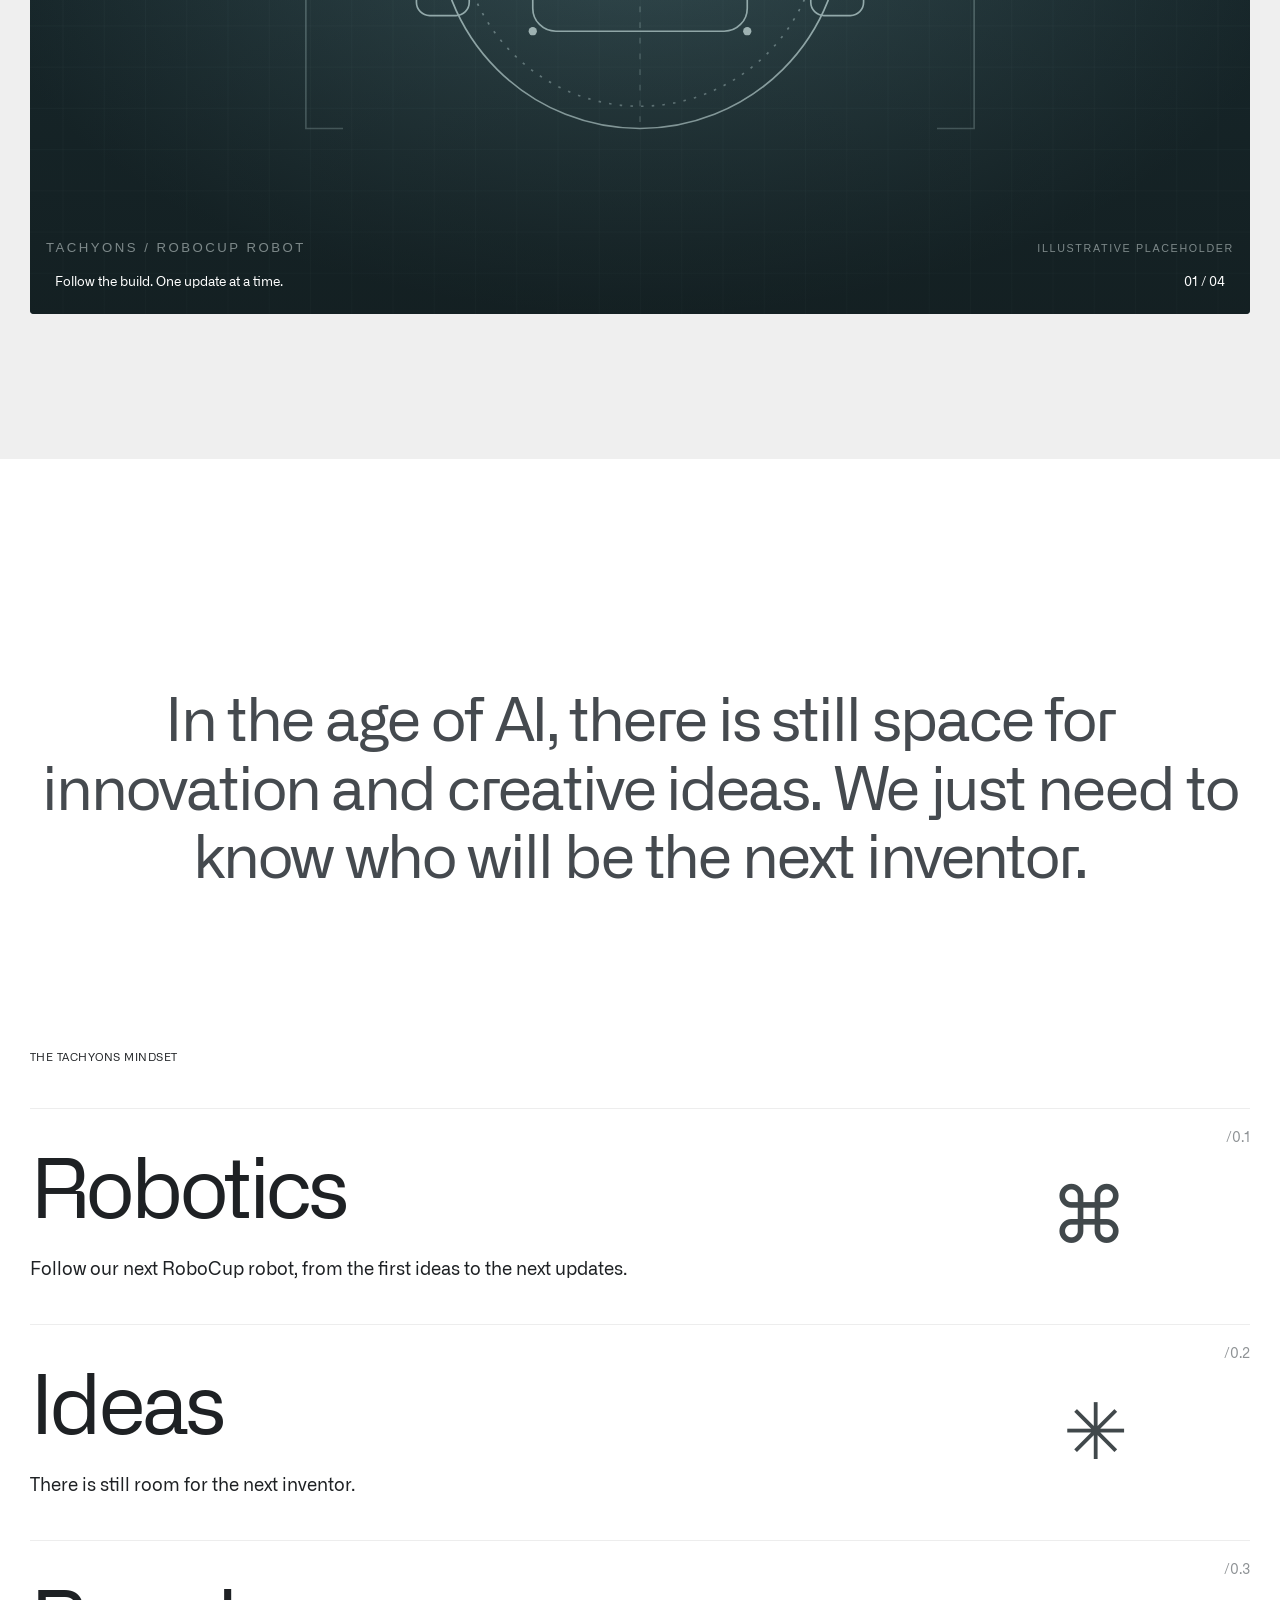
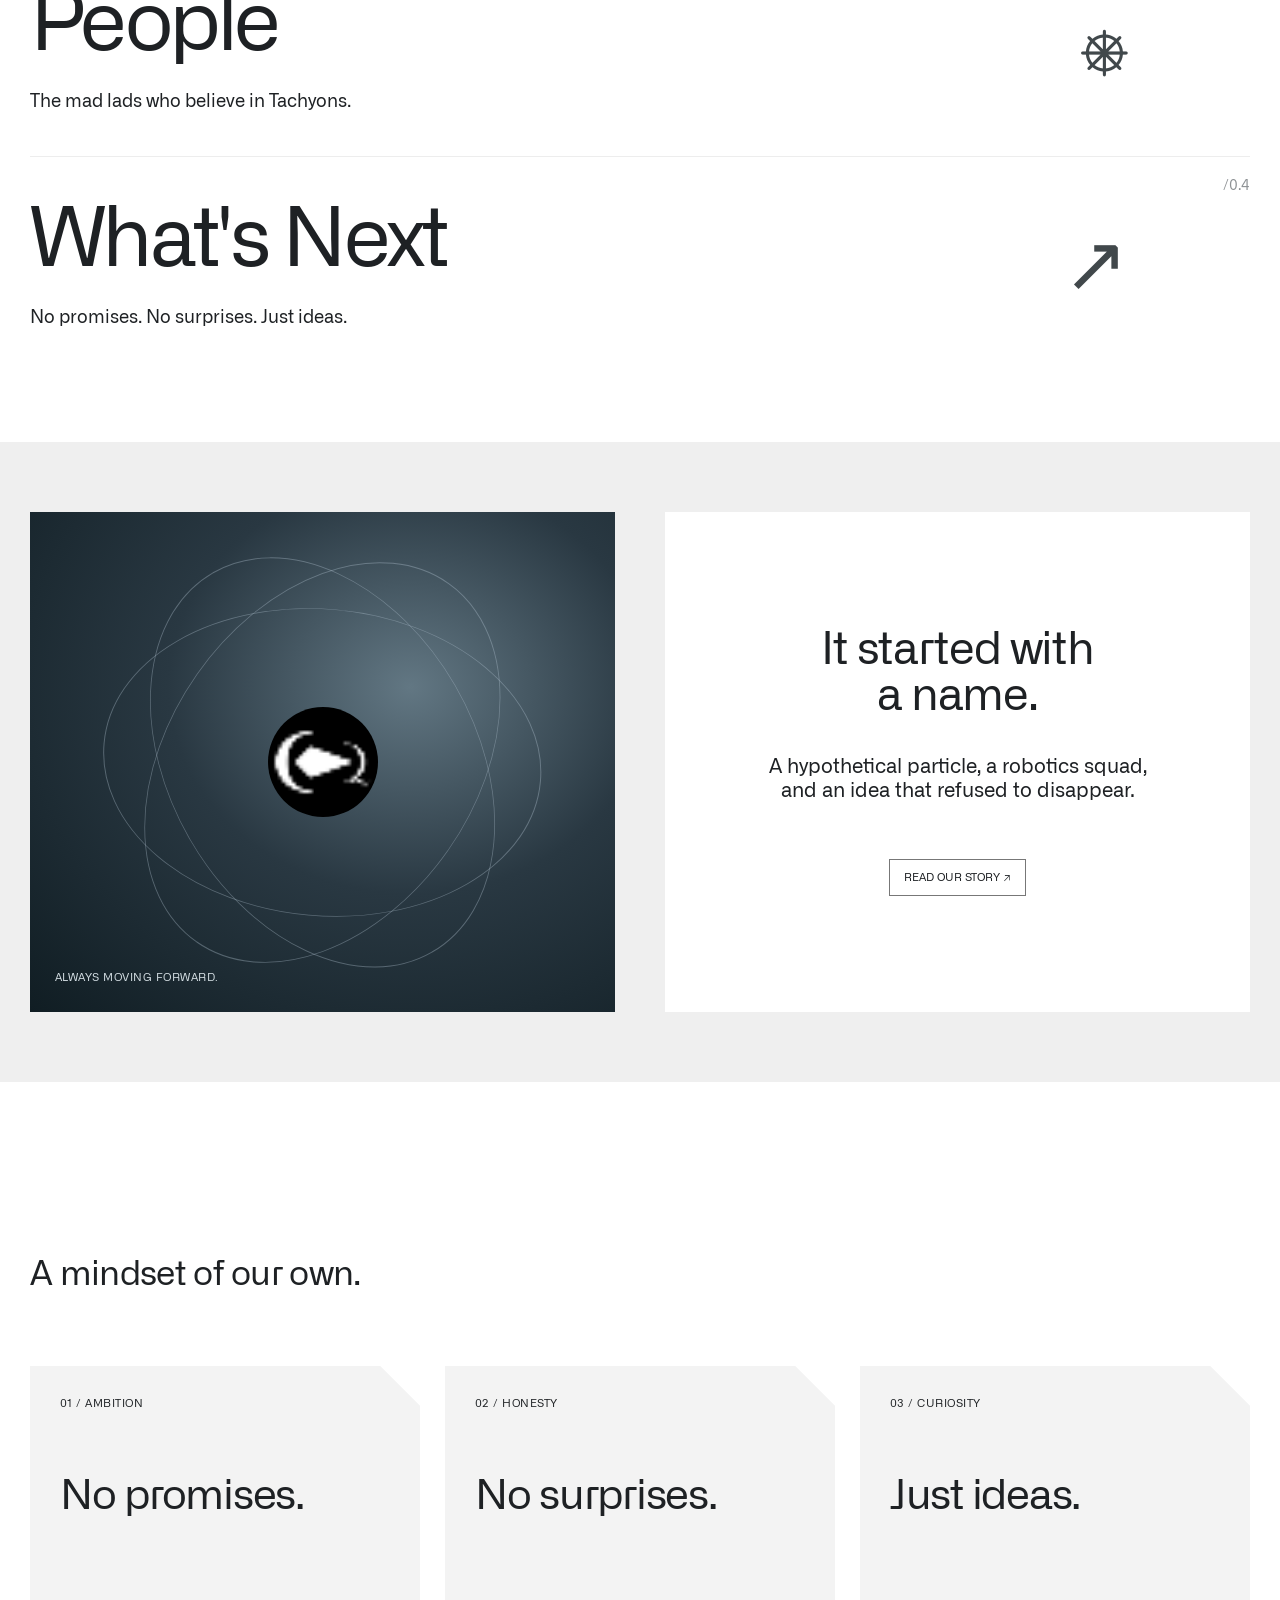
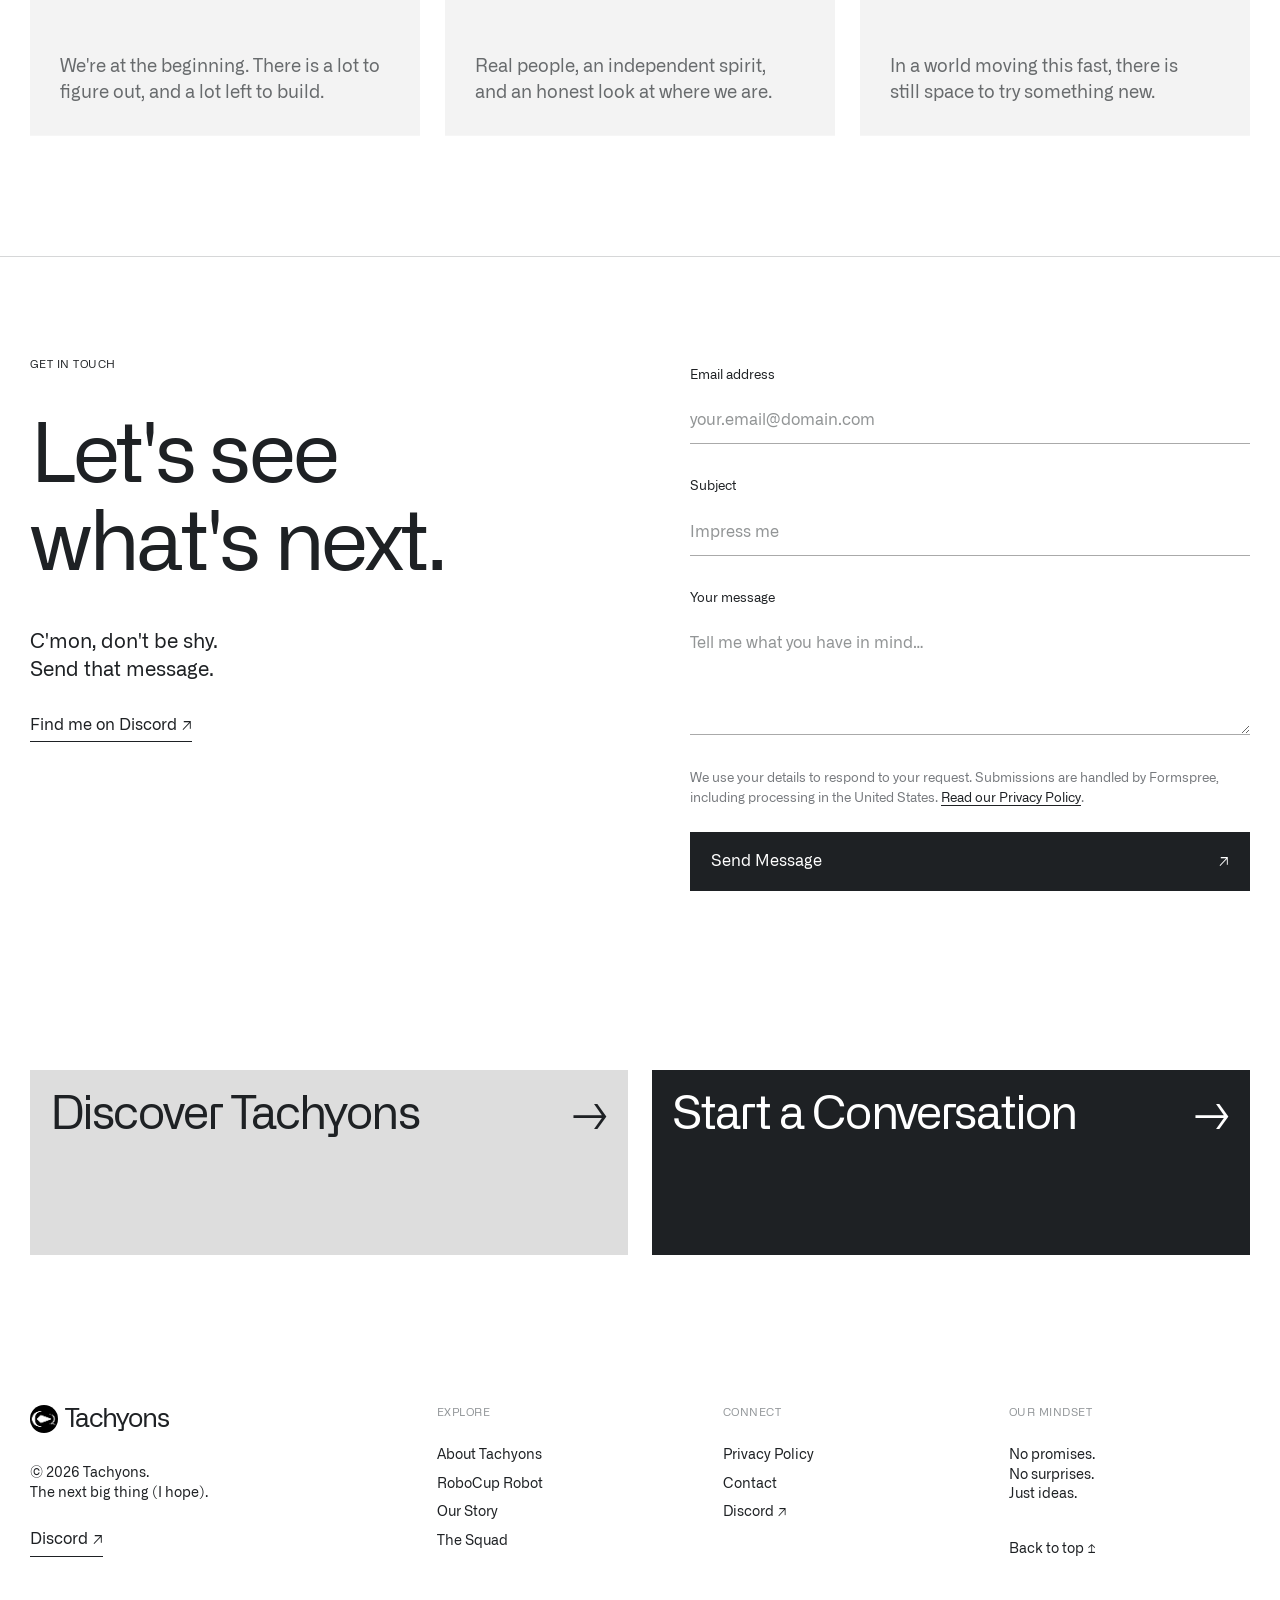
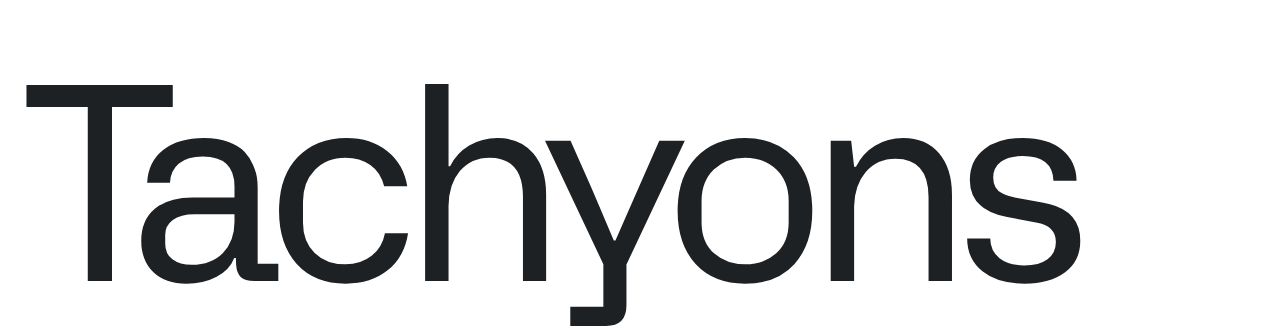
==== commit d7f11ef5: "Add files via upload" ====
--- a/tachyons/index.html
+++ b/tachyons/index.html
@@ -2,10 +2,10 @@
 <html lang="en"><head><meta charset="UTF-8"><meta name="viewport" content="width=device-width, initial-scale=1"><meta name="theme-color" content="#1e2124"><title>Tachyons — The Next Big Thing</title><meta name="description" content="Independent minds. Shared ambition. Explore the ideas, robotics and people behind Tachyons."><link rel="icon" href="img/logo.ico"><link rel="preload" href="fonts/Alliance/AllianceNo1-Regular.woff2" as="font" type="font/woff2" crossorigin><link rel="preload" href="fonts/Alliance/AllianceNo2-Regular.woff2" as="font" type="font/woff2" crossorigin><link rel="stylesheet" href="css/style.css"><script src="js/script.js" defer></script></head><body id="top"><a class="skip-link" href="#main">Skip to content</a>
 <div class="announcement" id="announcement"><a href="privacy-policy.html">Your privacy matters. <span>Read our Privacy Policy</span></a><button aria-label="Dismiss announcement" id="dismiss-announcement">×</button></div>
 <header class="site-header"><a class="brand" href="index.html" aria-label="Tachyons home"><img src="img/logo.ico" alt="" width="28" height="28"><span>Tachyons</span></a><div class="header-actions"><a class="header-cta" href="index.html#contact">Get in Touch</a><button class="icon-button" id="search-toggle" aria-label="Search Tachyons"><svg viewBox="0 0 24 24" fill="none" aria-hidden="true"><circle cx="10.5" cy="10.5" r="6.5"/><path d="m15.5 15.5 5 5"/></svg></button><button class="icon-button menu-toggle" id="menu-toggle" aria-label="Open menu" aria-expanded="false" aria-controls="navigation"><span></span><span></span><span></span></button></div></header>
-<dialog class="navigation" id="navigation" aria-label="Main navigation"><div class="menu-inner"><div><p class="eyebrow">Navigation</p><nav class="menu-links"><a href="index.html">Home <span>↗</span></a><a href="story.html">Our Story <span>↗</span></a><a href="index.html#explore">↳ Robotics</a><a href="index.html#about">↳ Ideas</a><a href="members.html">The Squad <span>↗</span></a><a href="index.html#contact">Get in Touch <span>↗</span></a><a href="privacy-policy.html">Privacy Policy <span>↗</span></a></nav></div><div class="menu-feature"><p class="eyebrow">The next chapter</p><a href="story.html"><img src="media/hero-poster.png" alt="Technology in motion"><h2>It started with a name.<br>It became an idea. ↗</h2></a><p>No promises. No surprises. Just ideas.</p></div></div><div class="menu-bottom"><span>Tachyons / Independent minds. Shared ambition.</span><span>Est. 2026</span></div></dialog>
+<dialog class="navigation" id="navigation" aria-label="Main navigation"><div class="menu-inner"><div><p class="eyebrow">Navigation</p><nav class="menu-links"><a href="index.html">Home <span>↗</span></a><a href="story.html">Our Story <span>↗</span></a><a href="robocup.html">↳ RoboCup Robot</a><a href="index.html#about">↳ Ideas</a><a href="members.html">The Squad <span>↗</span></a><a href="index.html#contact">Get in Touch <span>↗</span></a><a href="privacy-policy.html">Privacy Policy <span>↗</span></a></nav></div><div class="menu-feature"><p class="eyebrow">The next chapter</p><a href="story.html"><img src="media/hero-poster.png" alt="Technology in motion"><h2>It started with a name.<br>It became an idea. ↗</h2></a><p>No promises. No surprises. Just ideas.</p></div></div><div class="menu-bottom"><span>Tachyons / Independent minds. Shared ambition.</span><span>Est. 2026</span></div></dialog>
 <dialog class="search-dialog" id="search-dialog" aria-labelledby="search-title"><button class="dialog-close" aria-label="Close search">×</button><p class="eyebrow" id="search-title">Search Tachyons</p><label class="sr-only" for="site-search">What are you looking for?</label><input id="site-search" type="search" placeholder="What are you looking for?" autocomplete="off"><div id="search-results" aria-live="polite"></div></dialog><main id="main"><section class="hero" aria-labelledby="hero-title"><video class="hero-video" id="hero-video" muted playsinline loop preload="metadata" poster="media/hero-poster.png" aria-hidden="true"><source src="media/hero.mp4" type="video/mp4"></video><div class="hero-shade"></div><div class="hero-copy"><h1 id="hero-title"><span>The Next Big Thing.</span><span>Beyond the Expected.</span></h1><p>(I hope.)</p></div><div class="hero-bottom"><span>Independent minds. Shared ambition.</span><a href="#explore" aria-label="Explore Tachyons">↓</a><button id="motion-toggle" aria-label="Pause background video">Ⅱ</button></div></section>
-<section class="featured" id="explore" aria-labelledby="featured-title"><div class="section-heading"><h2 id="featured-title">Explore Tachyons</h2><span class="eyebrow">Ideas in motion / 2026</span></div><div class="feature-nav"><div class="feature-tabs" role="tablist" aria-label="Featured stories"><button role="tab" aria-selected="true" aria-controls="feature-panel" id="feature-tab-0" data-feature="0">RoboCup</button><button role="tab" aria-selected="false" aria-controls="feature-panel" id="feature-tab-1" data-feature="1" tabindex="-1">Our Origin</button><button role="tab" aria-selected="false" aria-controls="feature-panel" id="feature-tab-2" data-feature="2" tabindex="-1">The Squad</button><button role="tab" aria-selected="false" aria-controls="feature-panel" id="feature-tab-3" data-feature="3" tabindex="-1">What's Next</button></div><div class="carousel-controls"><button id="feature-prev" aria-label="Previous story">←</button><button id="feature-next" aria-label="Next story">→</button></div></div><a class="feature-panel" id="feature-panel" role="tabpanel" aria-labelledby="feature-tab-0" href="story.html#robotics"><img id="feature-image" src="media/hero-poster.png" alt="A close-up of precision engineering" loading="lazy"><div class="feature-label"><p class="eyebrow" id="feature-kicker">Robotics / RoboCup</p><h3><span id="feature-title">A squad. A world stage.<br>A new beginning.</span><span class="feature-arrow">↗</span></h3></div><div class="feature-caption"><span id="feature-detail">From Incheon to the next chapter.</span><span id="feature-count">01 / 04</span></div></a></section>
-<section class="about-section" id="about"><p class="statement reveal">In the age of AI, there is still space for innovation and creative ideas. We just need to know who will be the next inventor.</p><div class="directions"><h2 class="eyebrow">The Tachyons mindset</h2><a class="direction-row" href="story.html#robotics"><div><h3>Robotics</h3><p>Where it all started. A RoboCup squad with something to prove.</p></div><span class="row-symbol">⌘</span><span class="row-number">/0.1</span><span class="row-arrow">↗</span></a><a class="direction-row" href="story.html"><div><h3>Ideas</h3><p>There is still room for the next inventor.</p></div><span class="row-symbol">✳</span><span class="row-number">/0.2</span><span class="row-arrow">↗</span></a><a class="direction-row" href="members.html"><div><h3>People</h3><p>The mad lads who believe in Tachyons.</p></div><span class="row-symbol">⎈</span><span class="row-number">/0.3</span><span class="row-arrow">↗</span></a><a class="direction-row" href="index.html#contact"><div><h3>What's Next</h3><p>No promises. No surprises. Just ideas.</p></div><span class="row-symbol">↗</span><span class="row-number">/0.4</span><span class="row-arrow">↗</span></a></div></section>
+<section class="featured" id="explore" aria-labelledby="featured-title"><div class="section-heading"><h2 id="featured-title">Explore Tachyons</h2><span class="eyebrow">Ideas in motion / 2026</span></div><div class="feature-nav"><div class="feature-tabs" role="tablist" aria-label="Featured stories"><button role="tab" aria-selected="true" aria-controls="feature-panel" id="feature-tab-0" data-feature="0">RoboCup</button><button role="tab" aria-selected="false" aria-controls="feature-panel" id="feature-tab-1" data-feature="1" tabindex="-1">Our Origin</button><button role="tab" aria-selected="false" aria-controls="feature-panel" id="feature-tab-2" data-feature="2" tabindex="-1">The Squad</button><button role="tab" aria-selected="false" aria-controls="feature-panel" id="feature-tab-3" data-feature="3" tabindex="-1">What's Next</button></div><div class="carousel-controls"><button id="feature-prev" aria-label="Previous story">←</button><button id="feature-next" aria-label="Next story">→</button></div></div><a class="feature-panel" id="feature-panel" role="tabpanel" aria-labelledby="feature-tab-0" href="robocup.html"><img id="feature-image" src="media/robot-overview.svg" alt="Illustrative placeholder for the RoboCup robot project" loading="lazy"><div class="feature-label"><p class="eyebrow" id="feature-kicker">Robotics / RoboCup</p><h3><span id="feature-title">Meet our next<br>RoboCup robot.</span><span class="feature-arrow">↗</span></h3></div><div class="feature-caption"><span id="feature-detail">Follow the build. One update at a time.</span><span id="feature-count">01 / 04</span></div></a></section>
+<section class="about-section" id="about"><p class="statement reveal">In the age of AI, there is still space for innovation and creative ideas. We just need to know who will be the next inventor.</p><div class="directions"><h2 class="eyebrow">The Tachyons mindset</h2><a class="direction-row" href="robocup.html"><div><h3>Robotics</h3><p>Follow our next RoboCup robot, from the first ideas to the next updates.</p></div><span class="row-symbol">⌘</span><span class="row-number">/0.1</span><span class="row-arrow">↗</span></a><a class="direction-row" href="story.html"><div><h3>Ideas</h3><p>There is still room for the next inventor.</p></div><span class="row-symbol">✳</span><span class="row-number">/0.2</span><span class="row-arrow">↗</span></a><a class="direction-row" href="members.html"><div><h3>People</h3><p>The mad lads who believe in Tachyons.</p></div><span class="row-symbol">⎈</span><span class="row-number">/0.3</span><span class="row-arrow">↗</span></a><a class="direction-row" href="index.html#contact"><div><h3>What's Next</h3><p>No promises. No surprises. Just ideas.</p></div><span class="row-symbol">↗</span><span class="row-number">/0.4</span><span class="row-arrow">↗</span></a></div></section>
 <section class="duplex"><div class="duplex-art"><div class="orbit orbit-one"></div><div class="orbit orbit-two"></div><div class="orbit orbit-three"></div><img src="img/logo.ico" alt="Tachyons emblem" width="180" height="180"><span class="eyebrow">Always moving forward.</span></div><div class="duplex-copy"><h2>It started with<br>a name.</h2><p>A hypothetical particle, a robotics squad,<br>and an idea that refused to disappear.</p><a class="outline-button" href="story.html">Read our story ↗</a></div></section>
 <section class="manifesto"><h2 class="section-heading">A mindset of our own.</h2><div class="manifesto-grid"><article><span class="eyebrow">01 / Ambition</span><h3>No promises.</h3><p>We're at the beginning. There is a lot to figure out, and a lot left to build.</p></article><article><span class="eyebrow">02 / Honesty</span><h3>No surprises.</h3><p>Real people, an independent spirit, and an honest look at where we are.</p></article><article><span class="eyebrow">03 / Curiosity</span><h3>Just ideas.</h3><p>In a world moving this fast, there is still space to try something new.</p></article></div></section>
-<section class="contact-section" id="contact"><div><p class="eyebrow">Get in touch</p><h2>Let's see<br>what's next.</h2><p>C'mon, don't be shy.<br>Send that message.</p><button class="text-button discord-copy" type="button">Find me on Discord ↗</button><p class="copy-status" role="status"></p></div><form id="contact-form" action="https://formspree.io/f/xkodalnq" method="POST"><div class="honeypot" aria-hidden="true"><label>Leave empty<input type="text" name="_gotcha" tabindex="-1" autocomplete="off"></label></div><label for="email">Email address</label><input type="email" name="email" id="email" placeholder="your.email@domain.com" autocomplete="email" required><label for="subject">Subject</label><input type="text" name="subject" id="subject" placeholder="Impress me" required><label for="message">Your message</label><textarea name="message" id="message" rows="4" placeholder="Tell me what you have in mind…" required></textarea><p class="form-privacy-note" id="contact-privacy-note">We use your details to respond to your request. Submissions are handled by Formspree, including processing in the United States. <a href="privacy-policy.html#contact-form-and-service-providers">Read our Privacy Policy</a>.</p><button class="submit-button" id="form-submit-btn" type="submit">Send Message <span>↗</span></button><p class="form-status" id="form-status" role="status" aria-live="polite"></p></form></section></main><footer class="site-footer"><div class="footer-top"><a class="footer-cta" href="story.html">Discover Tachyons <span>→</span></a><a class="footer-cta dark" href="index.html#contact">Start a Conversation <span>→</span></a></div><div class="footer-grid"><div class="footer-identity"><a class="brand" href="index.html"><img src="img/logo.ico" alt="" width="28" height="28">Tachyons</a><p>© <span id="year">2026</span> Tachyons.<br>The next big thing (I hope).</p><button class="text-button discord-copy" type="button">Discord ↗</button><span class="copy-status" role="status"></span></div><div><p class="eyebrow">Explore</p><a href="index.html#about">About Tachyons</a><a href="index.html#explore">Robotics</a><a href="story.html">Our Story</a><a href="members.html">The Squad</a></div><div><p class="eyebrow">Connect</p><a href="privacy-policy.html">Privacy Policy</a><a href="index.html#contact">Contact</a><a href="https://discord.com/" target="_blank" rel="noopener noreferrer">Discord ↗</a></div><div><p class="eyebrow">Our mindset</p><p>No promises.<br>No surprises.<br>Just ideas.</p><a class="back-top" href="#top">Back to top ↑</a></div></div><div class="footer-wordmark" aria-hidden="true">Tachyons</div></footer></body></html>+<section class="contact-section" id="contact"><div><p class="eyebrow">Get in touch</p><h2>Let's see<br>what's next.</h2><p>C'mon, don't be shy.<br>Send that message.</p><button class="text-button discord-copy" type="button">Find me on Discord ↗</button><p class="copy-status" role="status"></p></div><form id="contact-form" action="https://formspree.io/f/xkodalnq" method="POST"><div class="honeypot" aria-hidden="true"><label>Leave empty<input type="text" name="_gotcha" tabindex="-1" autocomplete="off"></label></div><label for="email">Email address</label><input type="email" name="email" id="email" placeholder="your.email@domain.com" autocomplete="email" required><label for="subject">Subject</label><input type="text" name="subject" id="subject" placeholder="Impress me" required><label for="message">Your message</label><textarea name="message" id="message" rows="4" placeholder="Tell me what you have in mind…" required></textarea><p class="form-privacy-note" id="contact-privacy-note">We use your details to respond to your request. Submissions are handled by Formspree, including processing in the United States. <a href="privacy-policy.html#contact-form-and-service-providers">Read our Privacy Policy</a>.</p><button class="submit-button" id="form-submit-btn" type="submit">Send Message <span>↗</span></button><p class="form-status" id="form-status" role="status" aria-live="polite"></p></form></section></main><footer class="site-footer"><div class="footer-top"><a class="footer-cta" href="story.html">Discover Tachyons <span>→</span></a><a class="footer-cta dark" href="index.html#contact">Start a Conversation <span>→</span></a></div><div class="footer-grid"><div class="footer-identity"><a class="brand" href="index.html"><img src="img/logo.ico" alt="" width="28" height="28">Tachyons</a><p>© <span id="year">2026</span> Tachyons.<br>The next big thing (I hope).</p><button class="text-button discord-copy" type="button">Discord ↗</button><span class="copy-status" role="status"></span></div><div><p class="eyebrow">Explore</p><a href="index.html#about">About Tachyons</a><a href="robocup.html">RoboCup Robot</a><a href="story.html">Our Story</a><a href="members.html">The Squad</a></div><div><p class="eyebrow">Connect</p><a href="privacy-policy.html">Privacy Policy</a><a href="index.html#contact">Contact</a><a href="https://discord.com/" target="_blank" rel="noopener noreferrer">Discord ↗</a></div><div><p class="eyebrow">Our mindset</p><p>No promises.<br>No surprises.<br>Just ideas.</p><a class="back-top" href="#top">Back to top ↑</a></div></div><div class="footer-wordmark" aria-hidden="true">Tachyons</div></footer></body></html>
--- a/tachyons/css/style.css
+++ b/tachyons/css/style.css
@@ -9,6 +9,16 @@
 .hero-shade{background:linear-gradient(180deg,rgba(8,17,22,.28),rgba(8,17,22,.4) 45%,rgba(3,10,15,.68))}
 
 /* Policy pages retain the site's typography and spacious editorial layout. */
+/* Team portraits use a consistent 4:3 crop, ready for supplied photos. */
+.member-art { height: auto; aspect-ratio: 4 / 3; overflow: hidden; }
+.member-art > img { width: 100%; height: 100%; object-fit: cover; object-position: center; }
+.founder-art > img + small { color: #fff; text-shadow: 0 1px 4px #000; }
+.claude-art > img + small { color: var(--ink); }
+.developer-art { background: #d6e0e4; color: #3e5561; }
+@media (min-width: 1100px) {
+  .team-grid { grid-template-columns: repeat(3, minmax(0, 1fr)); gap: 32px; }
+}
+
 .form-privacy-note { margin: 0 0 22px; color: var(--muted); font-size: 13px; line-height: 1.6; }
 .form-privacy-note a { color: var(--ink); text-decoration: underline; text-underline-offset: 3px; }
 .policy-hero { padding-bottom: 85px; }
@@ -75,3 +85,94 @@
   .policy-content h2 { margin-top: 55px; padding-top: 28px; font-size: 32px; }
   .policy-content h3 { font-size: 23px; }
 }
+
+/* RoboCup robot project: a photo showcase followed by a dated build journal. */
+.robot-intro { background: var(--gray); padding: 65px var(--gutter) 50px; }
+.robot-intro-meta { display: flex; align-items: center; justify-content: space-between; gap: 20px; color: var(--muted); }
+.robot-intro h1 { font-family: Alliance Display, Arial, sans-serif; font-size: clamp(52px, 8vw, 118px); line-height: 1.05; letter-spacing: -.045em; margin: 30px 0 35px; overflow-wrap: anywhere; }
+.robot-intro-bottom { display: flex; justify-content: space-between; align-items: flex-end; gap: 35px; }
+.robot-intro-bottom > p { font-size: 21px; line-height: 1.4; max-width: 680px; }
+.robot-intro-bottom .outline-button { flex-shrink: 0; }
+.robot-showcase { padding: 0 var(--gutter) 85px; background: var(--gray); }
+.robot-showcase-heading { display: flex; justify-content: space-between; gap: 20px; border-top: 1px solid #d5d7d7; padding: 25px 0; color: var(--muted); }
+.robot-gallery { outline-offset: 7px; }
+.robot-gallery-stage { position: relative; margin: 0; width: 100%; aspect-ratio: 16 / 9; max-height: 850px; background: #17272b; border-radius: 4px; overflow: hidden; touch-action: pan-y; }
+.robot-gallery-stage > img { display: block; width: 100%; height: 100%; object-fit: contain; user-select: none; }
+.robot-gallery-placeholder { position: absolute; top: 20px; left: 20px; padding: 8px 12px; color: #fff; background: #102026cc; border: 1px solid #ffffff26; }
+.robot-gallery-arrow { display: grid; place-items: center; position: absolute; top: 50%; transform: translateY(-50%); width: 48px; height: 48px; background: #ffffffec; border: 1px solid #fff; color: var(--ink); font-size: 26px; line-height: 1; transition: background .2s, color .2s; }
+.robot-gallery-arrow.previous { left: 20px; }
+.robot-gallery-arrow.next { right: 20px; }
+.robot-gallery-arrow:hover { background: var(--ink); color: white; }
+.robot-gallery-arrow:disabled { cursor: default; opacity: .4; }
+.robot-gallery-caption { display: flex; justify-content: space-between; align-items: flex-start; gap: 30px; padding: 24px 0; }
+.robot-gallery-caption h3 { font-family: Alliance Display, Arial, sans-serif; font-size: 30px; letter-spacing: -.025em; }
+.robot-gallery-caption > div > p { font-size: 15px; color: var(--muted); margin-top: 7px; }
+.robot-gallery-counter { white-space: nowrap; font-family: Alliance Display, Arial, sans-serif; font-size: 26px; letter-spacing: -.025em; }
+.robot-gallery-thumbnails { display: flex; gap: 14px; overflow-x: auto; padding: 5px 3px 15px; scrollbar-width: thin; }
+.robot-gallery-thumbnail { flex: 0 0 176px; text-align: left; background: transparent; border: 0; padding: 0; }
+.robot-gallery-thumbnail img { width: 100%; aspect-ratio: 16 / 9; height: auto; object-fit: cover; border: 2px solid transparent; opacity: .6; transition: opacity .2s; }
+.robot-gallery-thumbnail[aria-current=true] img { border-color: var(--ink); opacity: 1; }
+.robot-gallery-thumbnail:hover img { opacity: 1; }
+.robot-gallery-thumbnail span { display: block; margin-top: 7px; font-size: 12px; color: var(--muted); }
+.robot-gallery-thumbnail[aria-current=true] span { color: var(--ink); }
+.robot-updates { padding: 120px var(--gutter) 140px; display: grid; grid-template-columns: minmax(0, 1fr) minmax(0, 2fr); gap: 90px; align-items: start; }
+.robot-updates-heading { position: sticky; top: 120px; }
+.robot-updates-heading > .eyebrow { color: var(--muted); }
+.robot-updates-heading h2 { font-family: Alliance Display, Arial, sans-serif; font-size: clamp(40px, 4.7vw, 70px); line-height: 1.05; letter-spacing: -.035em; margin: 30px 0; }
+.robot-updates-heading > p:not(.eyebrow) { max-width: 290px; font-size: 18px; color: var(--muted); }
+.robot-feed-order { display: block; margin-top: 40px; }
+.robot-news-feed { min-width: 0; }
+.robot-news-entry { display: grid; grid-template-columns: 82px minmax(0, 1fr); gap: 30px; padding: 38px 0 48px; border-top: 1px solid var(--line); }
+.robot-news-entry:first-child { border-color: var(--ink); }
+.robot-news-entry time { display: flex; flex-direction: column; color: var(--ink); }
+.robot-news-day { font-family: Alliance Display, Arial, sans-serif; font-size: 43px; line-height: 1; letter-spacing: -.035em; }
+.robot-news-month { margin-top: 9px; font-size: 11px; text-transform: uppercase; letter-spacing: .035em; }
+.robot-news-category { color: var(--muted); }
+.robot-news-content { min-width: 0; overflow-wrap: anywhere; }
+.robot-news-content h3 { font-family: Alliance Display, Arial, sans-serif; font-size: clamp(28px, 3vw, 43px); line-height: 1.12; letter-spacing: -.03em; margin: 15px 0 24px; }
+.robot-news-content > p:not(.eyebrow) { font-size: 18px; line-height: 1.65; color: #62676b; margin-top: 17px; }
+.robot-news-entry.is-example .robot-news-category { color: #7c817c; }
+.robot-news-image { width: 100%; max-height: 450px; object-fit: contain; background: var(--gray); margin-top: 25px; }
+.robot-feed-empty { padding: 35px 0; border-top: 1px solid var(--line); color: var(--muted); font-size: 18px; }
+@media (min-width: 1700px) {
+  .robot-intro, .robot-showcase, .robot-updates { padding-left: max(30px, calc((100vw - 1640px) / 2)); padding-right: max(30px, calc((100vw - 1640px) / 2)); }
+}
+@media (max-width: 900px) {
+  .robot-intro { padding-top: 55px; }
+  .robot-intro-bottom > p { font-size: 19px; }
+  .robot-updates { grid-template-columns: 1fr; gap: 60px; padding-top: 80px; padding-bottom: 90px; }
+  .robot-updates-heading { position: static; }
+  .robot-updates-heading h2 { font-size: 52px; }
+  .robot-updates-heading h2 br { display: none; }
+  .robot-updates-heading > p:not(.eyebrow) { max-width: 480px; }
+  .robot-feed-order { margin-top: 25px; }
+}
+@media (max-width: 600px) {
+  .robot-intro { padding-top: 45px; padding-bottom: 35px; }
+  .robot-intro-meta { font-size: 10px; }
+  .robot-intro h1 { font-size: 52px; margin: 30px 0 24px; }
+  .robot-intro-bottom { align-items: flex-start; flex-direction: column; gap: 25px; }
+  .robot-intro-bottom > p { font-size: 17px; }
+  .robot-showcase { padding-bottom: 55px; }
+  .robot-showcase-heading { padding: 20px 0; }
+  .robot-gallery-stage { aspect-ratio: 4 / 3; }
+  .robot-gallery-placeholder { top: 12px; left: 12px; padding: 6px 9px; font-size: 9px; }
+  .robot-gallery-arrow { width: 44px; height: 44px; font-size: 23px; }
+  .robot-gallery-arrow.previous { left: 12px; }
+  .robot-gallery-arrow.next { right: 12px; }
+  .robot-gallery-caption { gap: 15px; padding: 20px 0; }
+  .robot-gallery-caption h3 { font-size: 25px; }
+  .robot-gallery-caption > div > p { font-size: 13px; }
+  .robot-gallery-counter { font-size: 20px; }
+  .robot-gallery-thumbnails { gap: 10px; }
+  .robot-gallery-thumbnail { flex-basis: 100px; }
+  .robot-gallery-thumbnail span { font-size: 11px; }
+  .robot-updates { padding-top: 65px; padding-bottom: 80px; gap: 45px; }
+  .robot-updates-heading h2 { font-size: 43px; }
+  .robot-news-entry { grid-template-columns: 58px minmax(0, 1fr); gap: 18px; padding: 30px 0 36px; }
+  .robot-news-day { font-size: 34px; }
+  .robot-news-month { font-size: 9px; }
+  .robot-news-content h3 { font-size: 28px; margin-top: 14px; }
+  .robot-news-content > p:not(.eyebrow) { font-size: 16px; line-height: 1.65; }
+}
+.robot-gallery-placeholder[hidden], .robot-gallery-stage[hidden], .robot-gallery-thumbnails[hidden] { display: none; }
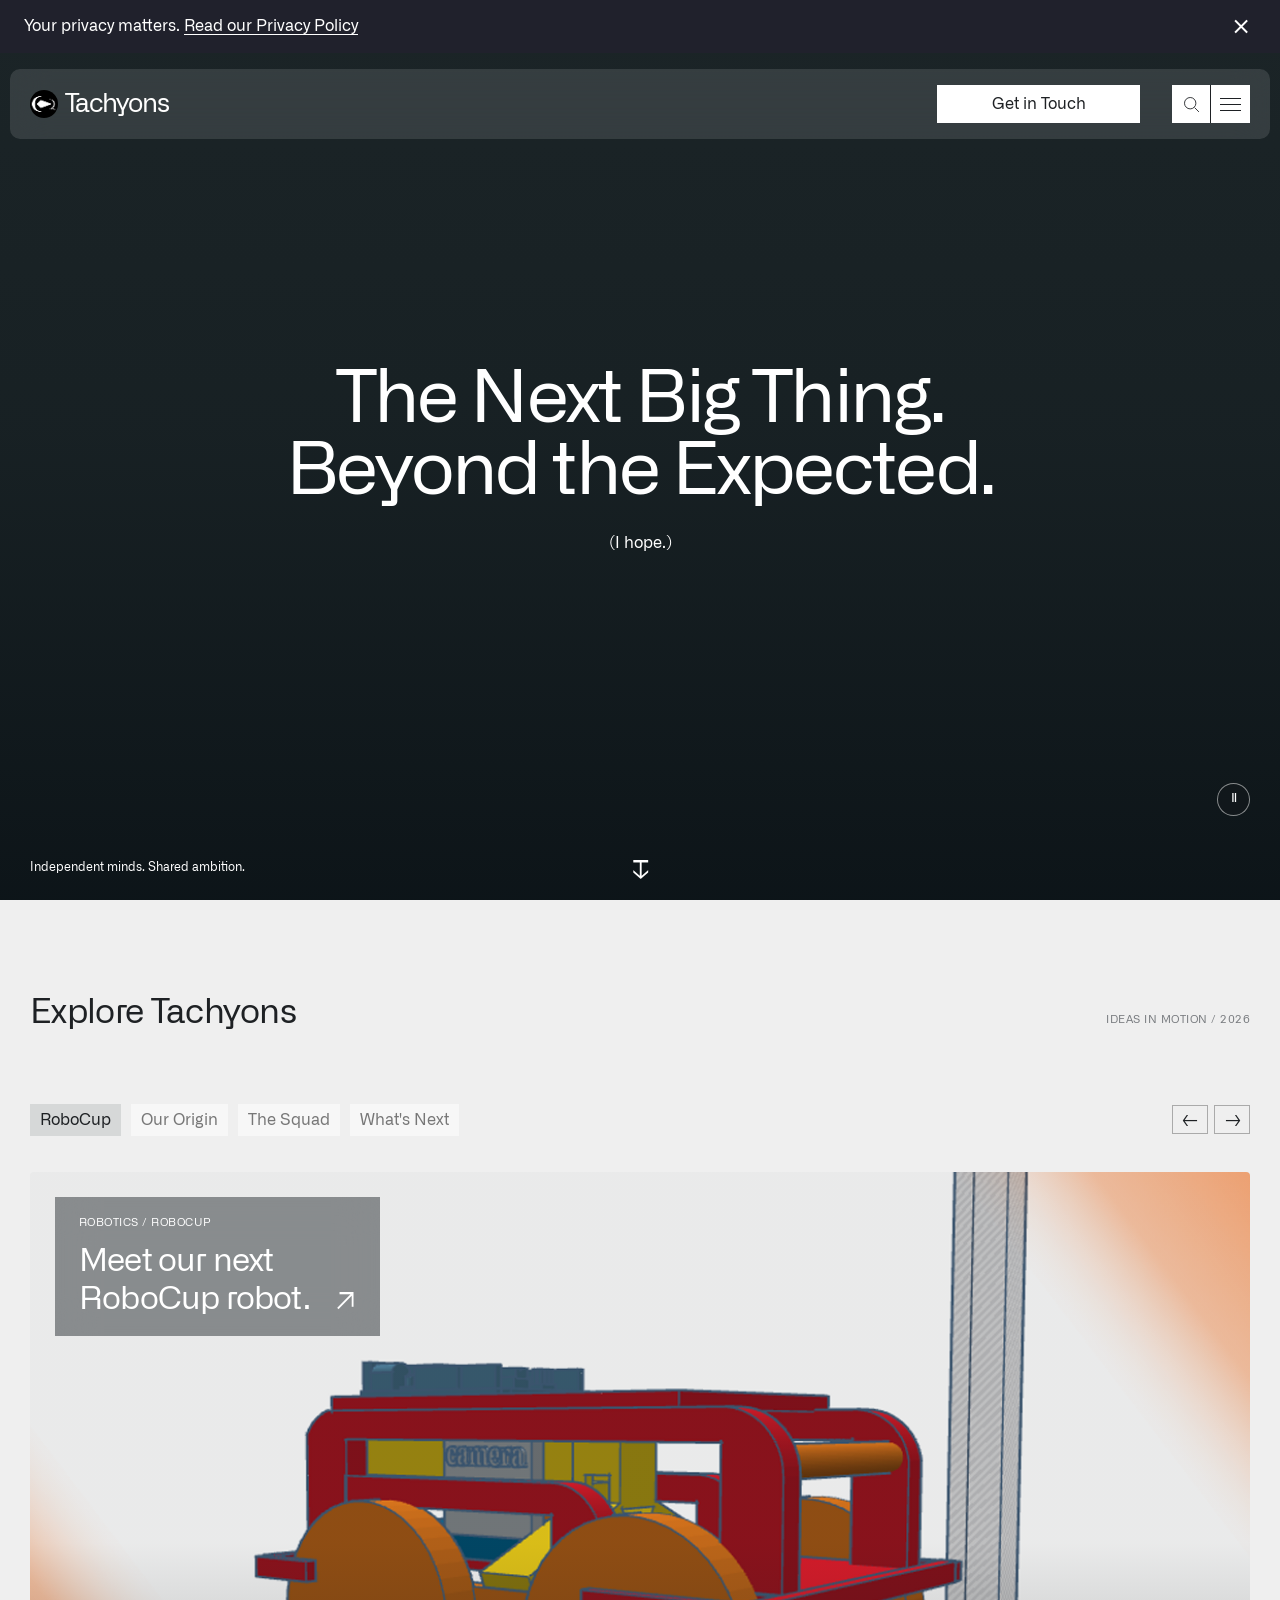
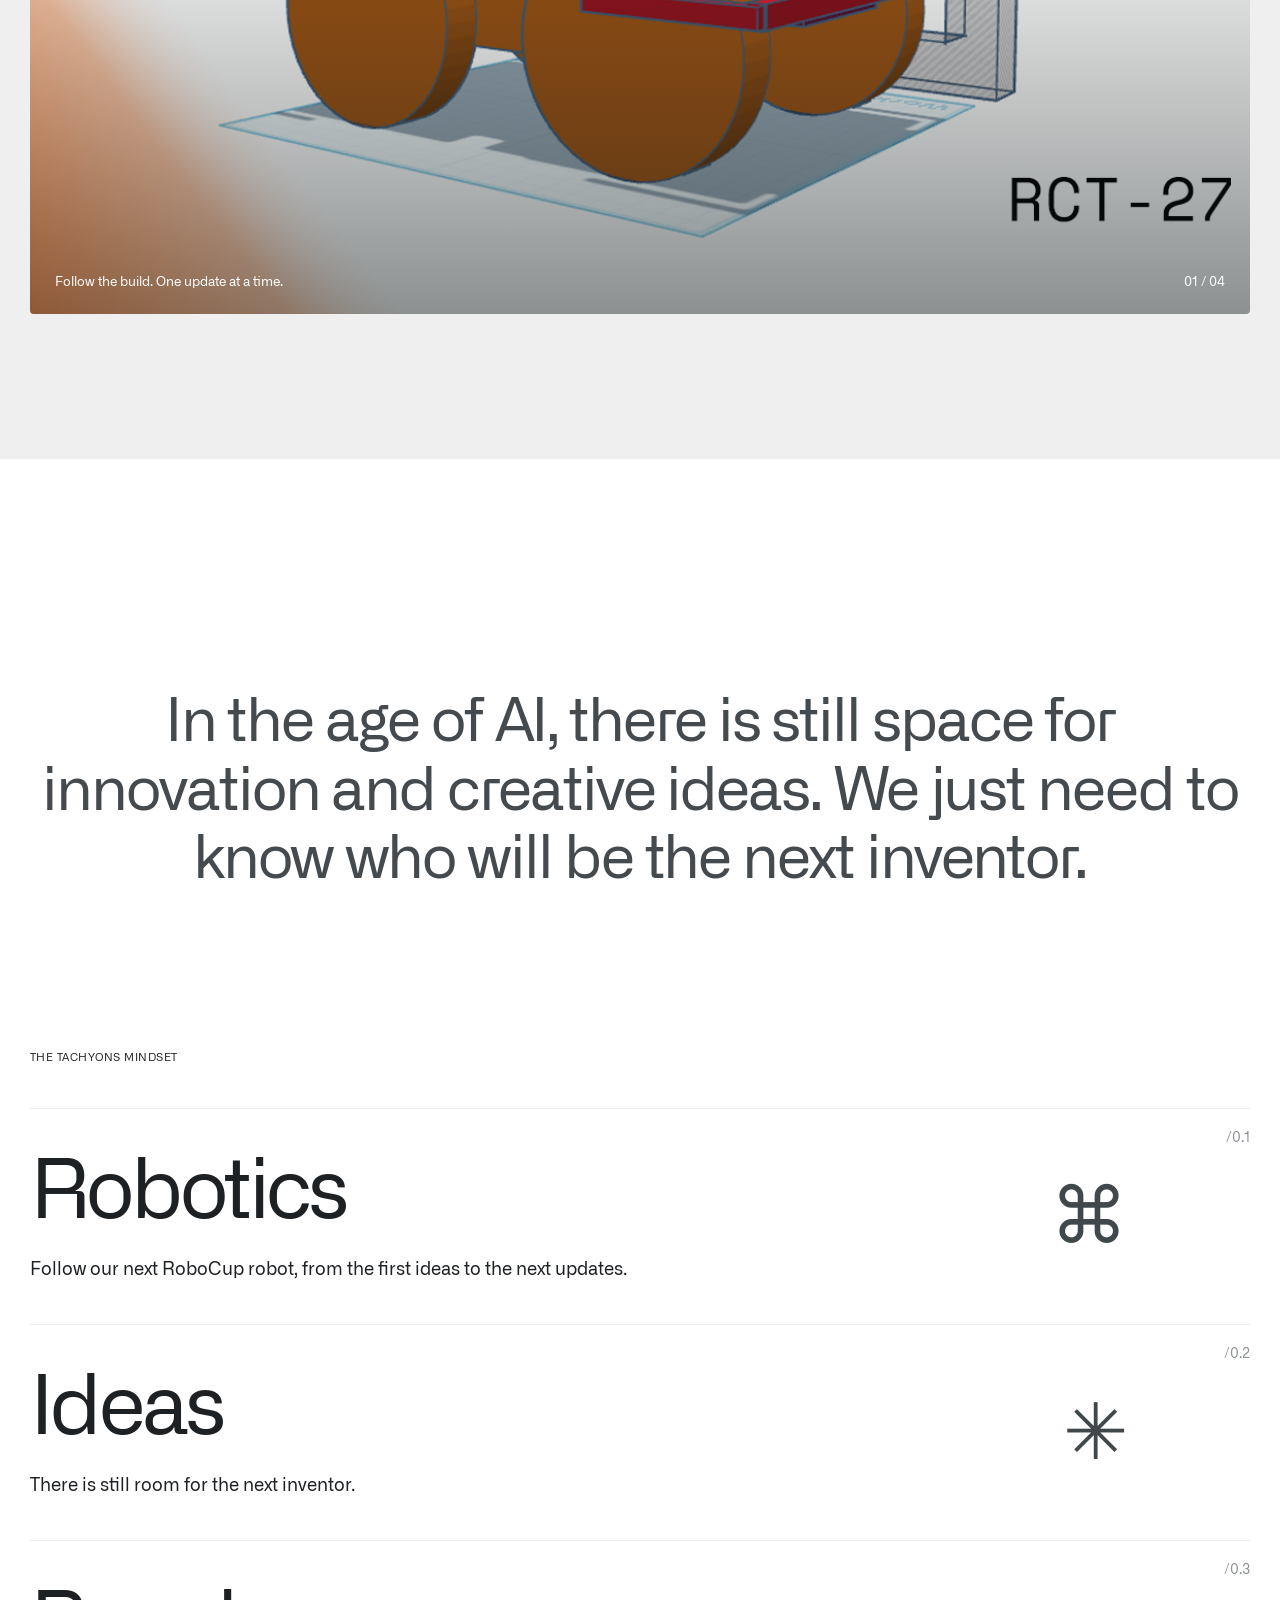
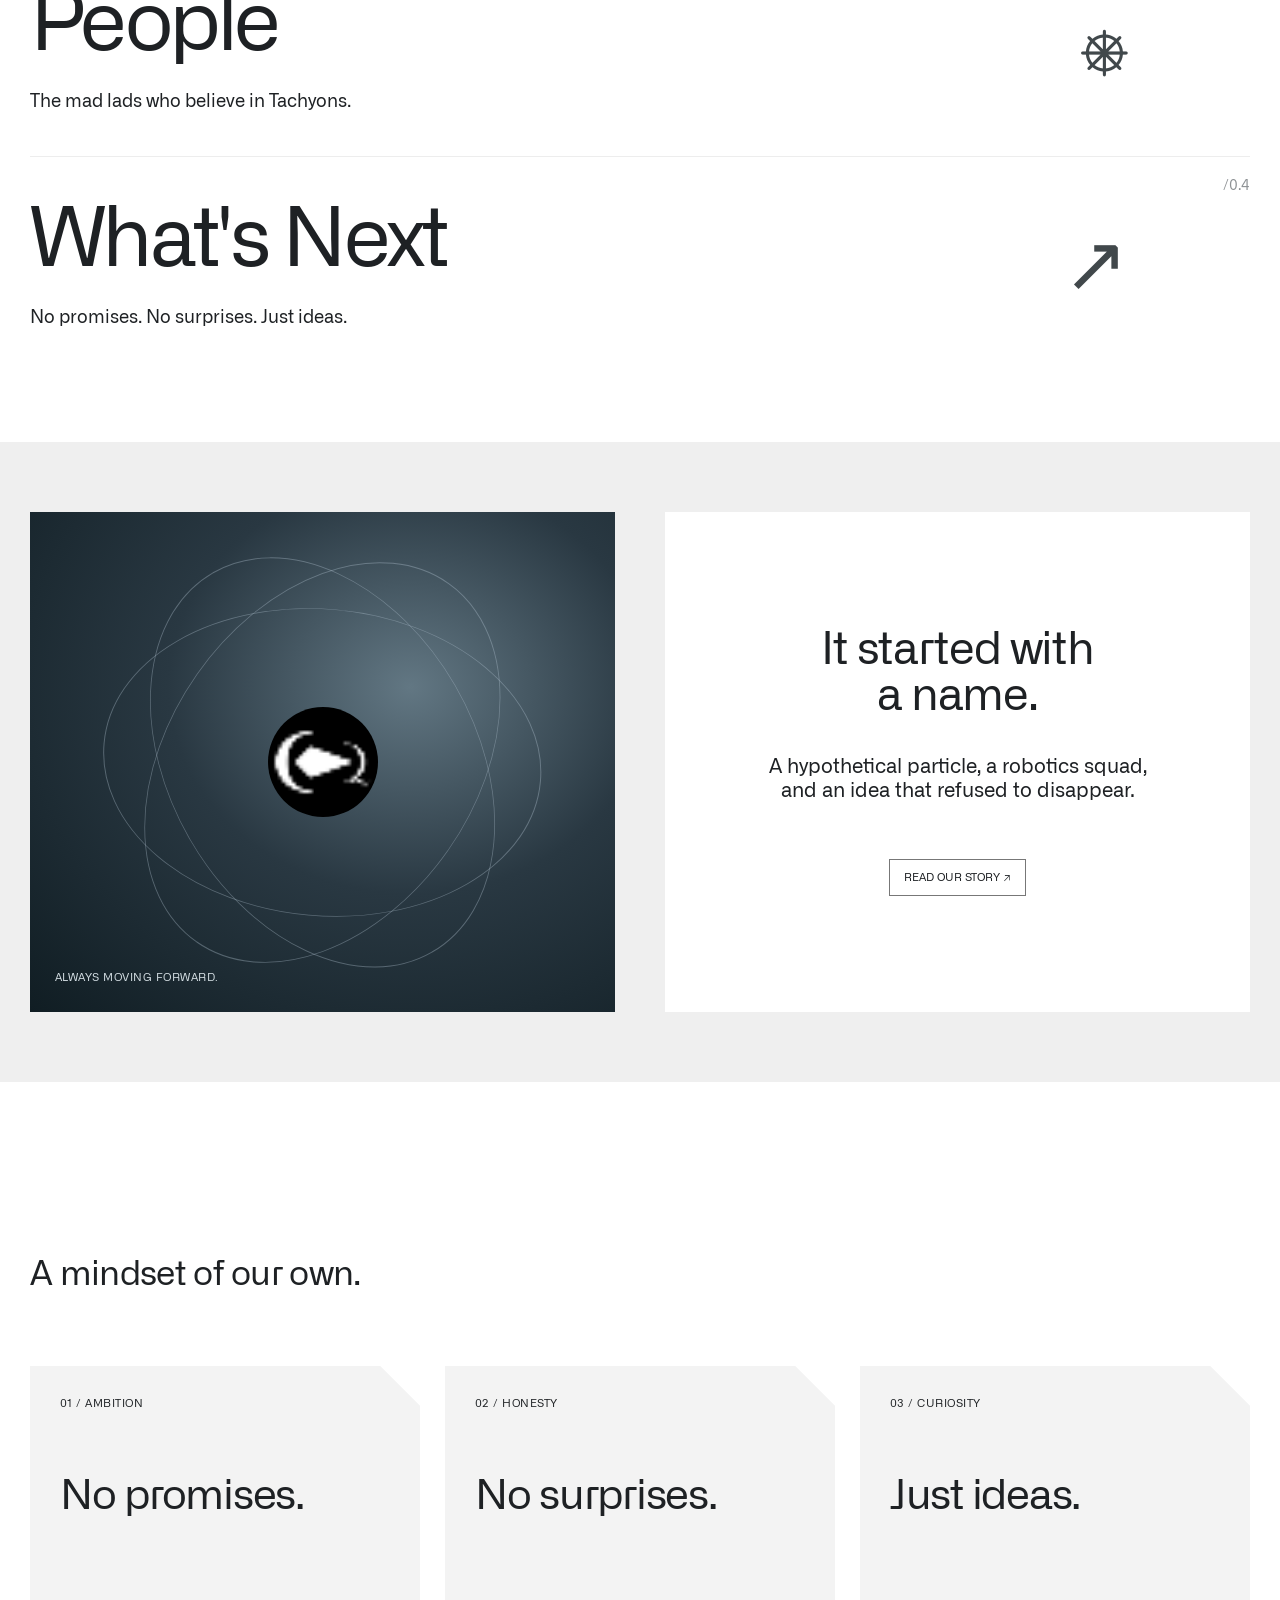
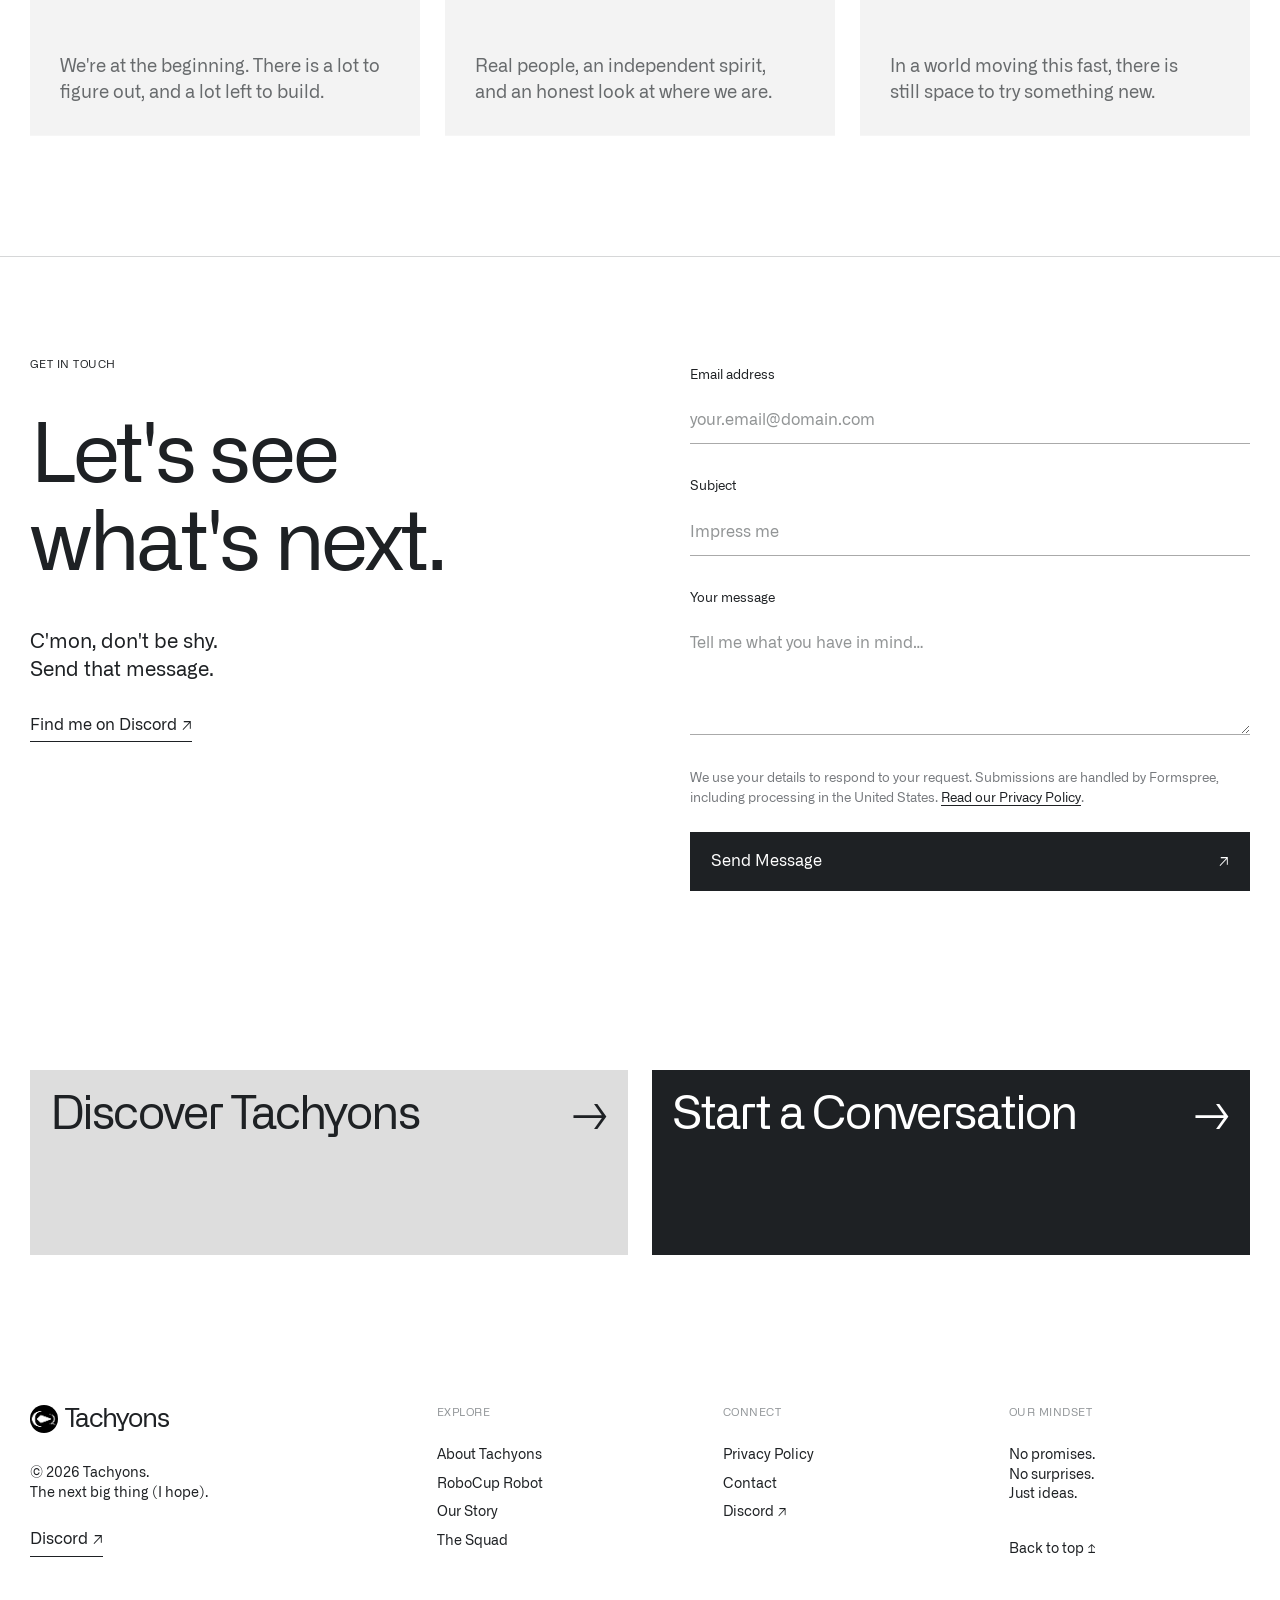
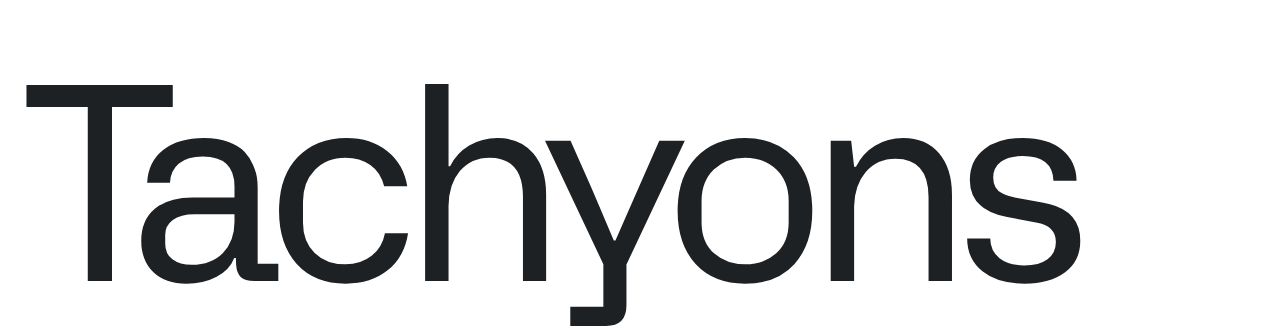
==== commit 93585f60: "Add files via upload" ====
--- a/tachyons/index.html
+++ b/tachyons/index.html
@@ -3,8 +3,8 @@
 <div class="announcement" id="announcement"><a href="privacy-policy.html">Your privacy matters. <span>Read our Privacy Policy</span></a><button aria-label="Dismiss announcement" id="dismiss-announcement">×</button></div>
 <header class="site-header"><a class="brand" href="index.html" aria-label="Tachyons home"><img src="img/logo.ico" alt="" width="28" height="28"><span>Tachyons</span></a><div class="header-actions"><a class="header-cta" href="index.html#contact">Get in Touch</a><button class="icon-button" id="search-toggle" aria-label="Search Tachyons"><svg viewBox="0 0 24 24" fill="none" aria-hidden="true"><circle cx="10.5" cy="10.5" r="6.5"/><path d="m15.5 15.5 5 5"/></svg></button><button class="icon-button menu-toggle" id="menu-toggle" aria-label="Open menu" aria-expanded="false" aria-controls="navigation"><span></span><span></span><span></span></button></div></header>
 <dialog class="navigation" id="navigation" aria-label="Main navigation"><div class="menu-inner"><div><p class="eyebrow">Navigation</p><nav class="menu-links"><a href="index.html">Home <span>↗</span></a><a href="story.html">Our Story <span>↗</span></a><a href="robocup.html">↳ RoboCup Robot</a><a href="index.html#about">↳ Ideas</a><a href="members.html">The Squad <span>↗</span></a><a href="index.html#contact">Get in Touch <span>↗</span></a><a href="privacy-policy.html">Privacy Policy <span>↗</span></a></nav></div><div class="menu-feature"><p class="eyebrow">The next chapter</p><a href="story.html"><img src="media/hero-poster.png" alt="Technology in motion"><h2>It started with a name.<br>It became an idea. ↗</h2></a><p>No promises. No surprises. Just ideas.</p></div></div><div class="menu-bottom"><span>Tachyons / Independent minds. Shared ambition.</span><span>Est. 2026</span></div></dialog>
-<dialog class="search-dialog" id="search-dialog" aria-labelledby="search-title"><button class="dialog-close" aria-label="Close search">×</button><p class="eyebrow" id="search-title">Search Tachyons</p><label class="sr-only" for="site-search">What are you looking for?</label><input id="site-search" type="search" placeholder="What are you looking for?" autocomplete="off"><div id="search-results" aria-live="polite"></div></dialog><main id="main"><section class="hero" aria-labelledby="hero-title"><video class="hero-video" id="hero-video" muted playsinline loop preload="metadata" poster="media/hero-poster.png" aria-hidden="true"><source src="media/hero.mp4" type="video/mp4"></video><div class="hero-shade"></div><div class="hero-copy"><h1 id="hero-title"><span>The Next Big Thing.</span><span>Beyond the Expected.</span></h1><p>(I hope.)</p></div><div class="hero-bottom"><span>Independent minds. Shared ambition.</span><a href="#explore" aria-label="Explore Tachyons">↓</a><button id="motion-toggle" aria-label="Pause background video">Ⅱ</button></div></section>
-<section class="featured" id="explore" aria-labelledby="featured-title"><div class="section-heading"><h2 id="featured-title">Explore Tachyons</h2><span class="eyebrow">Ideas in motion / 2026</span></div><div class="feature-nav"><div class="feature-tabs" role="tablist" aria-label="Featured stories"><button role="tab" aria-selected="true" aria-controls="feature-panel" id="feature-tab-0" data-feature="0">RoboCup</button><button role="tab" aria-selected="false" aria-controls="feature-panel" id="feature-tab-1" data-feature="1" tabindex="-1">Our Origin</button><button role="tab" aria-selected="false" aria-controls="feature-panel" id="feature-tab-2" data-feature="2" tabindex="-1">The Squad</button><button role="tab" aria-selected="false" aria-controls="feature-panel" id="feature-tab-3" data-feature="3" tabindex="-1">What's Next</button></div><div class="carousel-controls"><button id="feature-prev" aria-label="Previous story">←</button><button id="feature-next" aria-label="Next story">→</button></div></div><a class="feature-panel" id="feature-panel" role="tabpanel" aria-labelledby="feature-tab-0" href="robocup.html"><img id="feature-image" src="media/robot-overview.svg" alt="Illustrative placeholder for the RoboCup robot project" loading="lazy"><div class="feature-label"><p class="eyebrow" id="feature-kicker">Robotics / RoboCup</p><h3><span id="feature-title">Meet our next<br>RoboCup robot.</span><span class="feature-arrow">↗</span></h3></div><div class="feature-caption"><span id="feature-detail">Follow the build. One update at a time.</span><span id="feature-count">01 / 04</span></div></a></section>
+<dialog class="search-dialog" id="search-dialog" aria-labelledby="search-title"><button class="dialog-close" aria-label="Close search">×</button><p class="eyebrow" id="search-title">Search Tachyons</p><label class="sr-only" for="site-search">What are you looking for?</label><input id="site-search" type="search" placeholder="What are you looking for?" autocomplete="off"><div id="search-results" aria-live="polite"></div></dialog><main id="main"><section class="hero" aria-labelledby="hero-title"><video class="hero-video" id="hero-video" autoplay muted playsinline loop preload="auto" aria-hidden="true"><source src="media/hero.mp4" type="video/mp4"></video><div class="hero-shade"></div><div class="hero-copy"><h1 id="hero-title"><span>The Next Big Thing.</span><span>Beyond the Expected.</span></h1><p>(I hope.)</p></div><div class="hero-bottom"><span>Independent minds. Shared ambition.</span><a href="#explore" aria-label="Explore Tachyons">↓</a><button id="motion-toggle" aria-label="Pause background video">Ⅱ</button></div></section>
+<section class="featured" id="explore" aria-labelledby="featured-title"><div class="section-heading"><h2 id="featured-title">Explore Tachyons</h2><span class="eyebrow">Ideas in motion / 2026</span></div><div class="feature-nav"><div class="feature-tabs" role="tablist" aria-label="Featured stories"><button role="tab" aria-selected="true" aria-controls="feature-panel" id="feature-tab-0" data-feature="0">RoboCup</button><button role="tab" aria-selected="false" aria-controls="feature-panel" id="feature-tab-1" data-feature="1" tabindex="-1">Our Origin</button><button role="tab" aria-selected="false" aria-controls="feature-panel" id="feature-tab-2" data-feature="2" tabindex="-1">The Squad</button><button role="tab" aria-selected="false" aria-controls="feature-panel" id="feature-tab-3" data-feature="3" tabindex="-1">What's Next</button></div><div class="carousel-controls"><button id="feature-prev" aria-label="Previous story">←</button><button id="feature-next" aria-label="Next story">→</button></div></div><a class="feature-panel" id="feature-panel" role="tabpanel" aria-labelledby="feature-tab-0" href="robocup.html"><img id="feature-image" src="media/ROBOT1.png" alt="3D CAD view of the RCT-27 RoboCup robot" loading="lazy"><div class="feature-label"><p class="eyebrow" id="feature-kicker">Robotics / RoboCup</p><h3><span id="feature-title">Meet our next<br>RoboCup robot.</span><span class="feature-arrow">↗</span></h3></div><div class="feature-caption"><span id="feature-detail">Follow the build. One update at a time.</span><span id="feature-count">01 / 04</span></div></a></section>
 <section class="about-section" id="about"><p class="statement reveal">In the age of AI, there is still space for innovation and creative ideas. We just need to know who will be the next inventor.</p><div class="directions"><h2 class="eyebrow">The Tachyons mindset</h2><a class="direction-row" href="robocup.html"><div><h3>Robotics</h3><p>Follow our next RoboCup robot, from the first ideas to the next updates.</p></div><span class="row-symbol">⌘</span><span class="row-number">/0.1</span><span class="row-arrow">↗</span></a><a class="direction-row" href="story.html"><div><h3>Ideas</h3><p>There is still room for the next inventor.</p></div><span class="row-symbol">✳</span><span class="row-number">/0.2</span><span class="row-arrow">↗</span></a><a class="direction-row" href="members.html"><div><h3>People</h3><p>The mad lads who believe in Tachyons.</p></div><span class="row-symbol">⎈</span><span class="row-number">/0.3</span><span class="row-arrow">↗</span></a><a class="direction-row" href="index.html#contact"><div><h3>What's Next</h3><p>No promises. No surprises. Just ideas.</p></div><span class="row-symbol">↗</span><span class="row-number">/0.4</span><span class="row-arrow">↗</span></a></div></section>
 <section class="duplex"><div class="duplex-art"><div class="orbit orbit-one"></div><div class="orbit orbit-two"></div><div class="orbit orbit-three"></div><img src="img/logo.ico" alt="Tachyons emblem" width="180" height="180"><span class="eyebrow">Always moving forward.</span></div><div class="duplex-copy"><h2>It started with<br>a name.</h2><p>A hypothetical particle, a robotics squad,<br>and an idea that refused to disappear.</p><a class="outline-button" href="story.html">Read our story ↗</a></div></section>
 <section class="manifesto"><h2 class="section-heading">A mindset of our own.</h2><div class="manifesto-grid"><article><span class="eyebrow">01 / Ambition</span><h3>No promises.</h3><p>We're at the beginning. There is a lot to figure out, and a lot left to build.</p></article><article><span class="eyebrow">02 / Honesty</span><h3>No surprises.</h3><p>Real people, an independent spirit, and an honest look at where we are.</p></article><article><span class="eyebrow">03 / Curiosity</span><h3>Just ideas.</h3><p>In a world moving this fast, there is still space to try something new.</p></article></div></section>
--- a/tachyons/css/style.css
+++ b/tachyons/css/style.css
@@ -87,6 +87,7 @@
 }
 
 /* RoboCup robot project: a photo showcase followed by a dated build journal. */
+.hero-bottom #motion-toggle { position: absolute; right: 0; bottom: 60px; }
 .robot-intro { background: var(--gray); padding: 65px var(--gutter) 50px; }
 .robot-intro-meta { display: flex; align-items: center; justify-content: space-between; gap: 20px; color: var(--muted); }
 .robot-intro h1 { font-family: Alliance Display, Arial, sans-serif; font-size: clamp(52px, 8vw, 118px); line-height: 1.05; letter-spacing: -.045em; margin: 30px 0 35px; overflow-wrap: anywhere; }
@@ -96,8 +97,8 @@
 .robot-showcase { padding: 0 var(--gutter) 85px; background: var(--gray); }
 .robot-showcase-heading { display: flex; justify-content: space-between; gap: 20px; border-top: 1px solid #d5d7d7; padding: 25px 0; color: var(--muted); }
 .robot-gallery { outline-offset: 7px; }
-.robot-gallery-stage { position: relative; margin: 0; width: 100%; aspect-ratio: 16 / 9; max-height: 850px; background: #17272b; border-radius: 4px; overflow: hidden; touch-action: pan-y; }
-.robot-gallery-stage > img { display: block; width: 100%; height: 100%; object-fit: contain; user-select: none; }
+.robot-gallery-stage { position: relative; margin: 0; width: 100%; background: #fafafa; border-radius: 4px; overflow: hidden; touch-action: pan-y; }
+.robot-gallery-stage > img { display: block; width: 100%; height: auto; user-select: none; }
 .robot-gallery-placeholder { position: absolute; top: 20px; left: 20px; padding: 8px 12px; color: #fff; background: #102026cc; border: 1px solid #ffffff26; }
 .robot-gallery-arrow { display: grid; place-items: center; position: absolute; top: 50%; transform: translateY(-50%); width: 48px; height: 48px; background: #ffffffec; border: 1px solid #fff; color: var(--ink); font-size: 26px; line-height: 1; transition: background .2s, color .2s; }
 .robot-gallery-arrow.previous { left: 20px; }
@@ -155,7 +156,6 @@
   .robot-intro-bottom > p { font-size: 17px; }
   .robot-showcase { padding-bottom: 55px; }
   .robot-showcase-heading { padding: 20px 0; }
-  .robot-gallery-stage { aspect-ratio: 4 / 3; }
   .robot-gallery-placeholder { top: 12px; left: 12px; padding: 6px 9px; font-size: 9px; }
   .robot-gallery-arrow { width: 44px; height: 44px; font-size: 23px; }
   .robot-gallery-arrow.previous { left: 12px; }
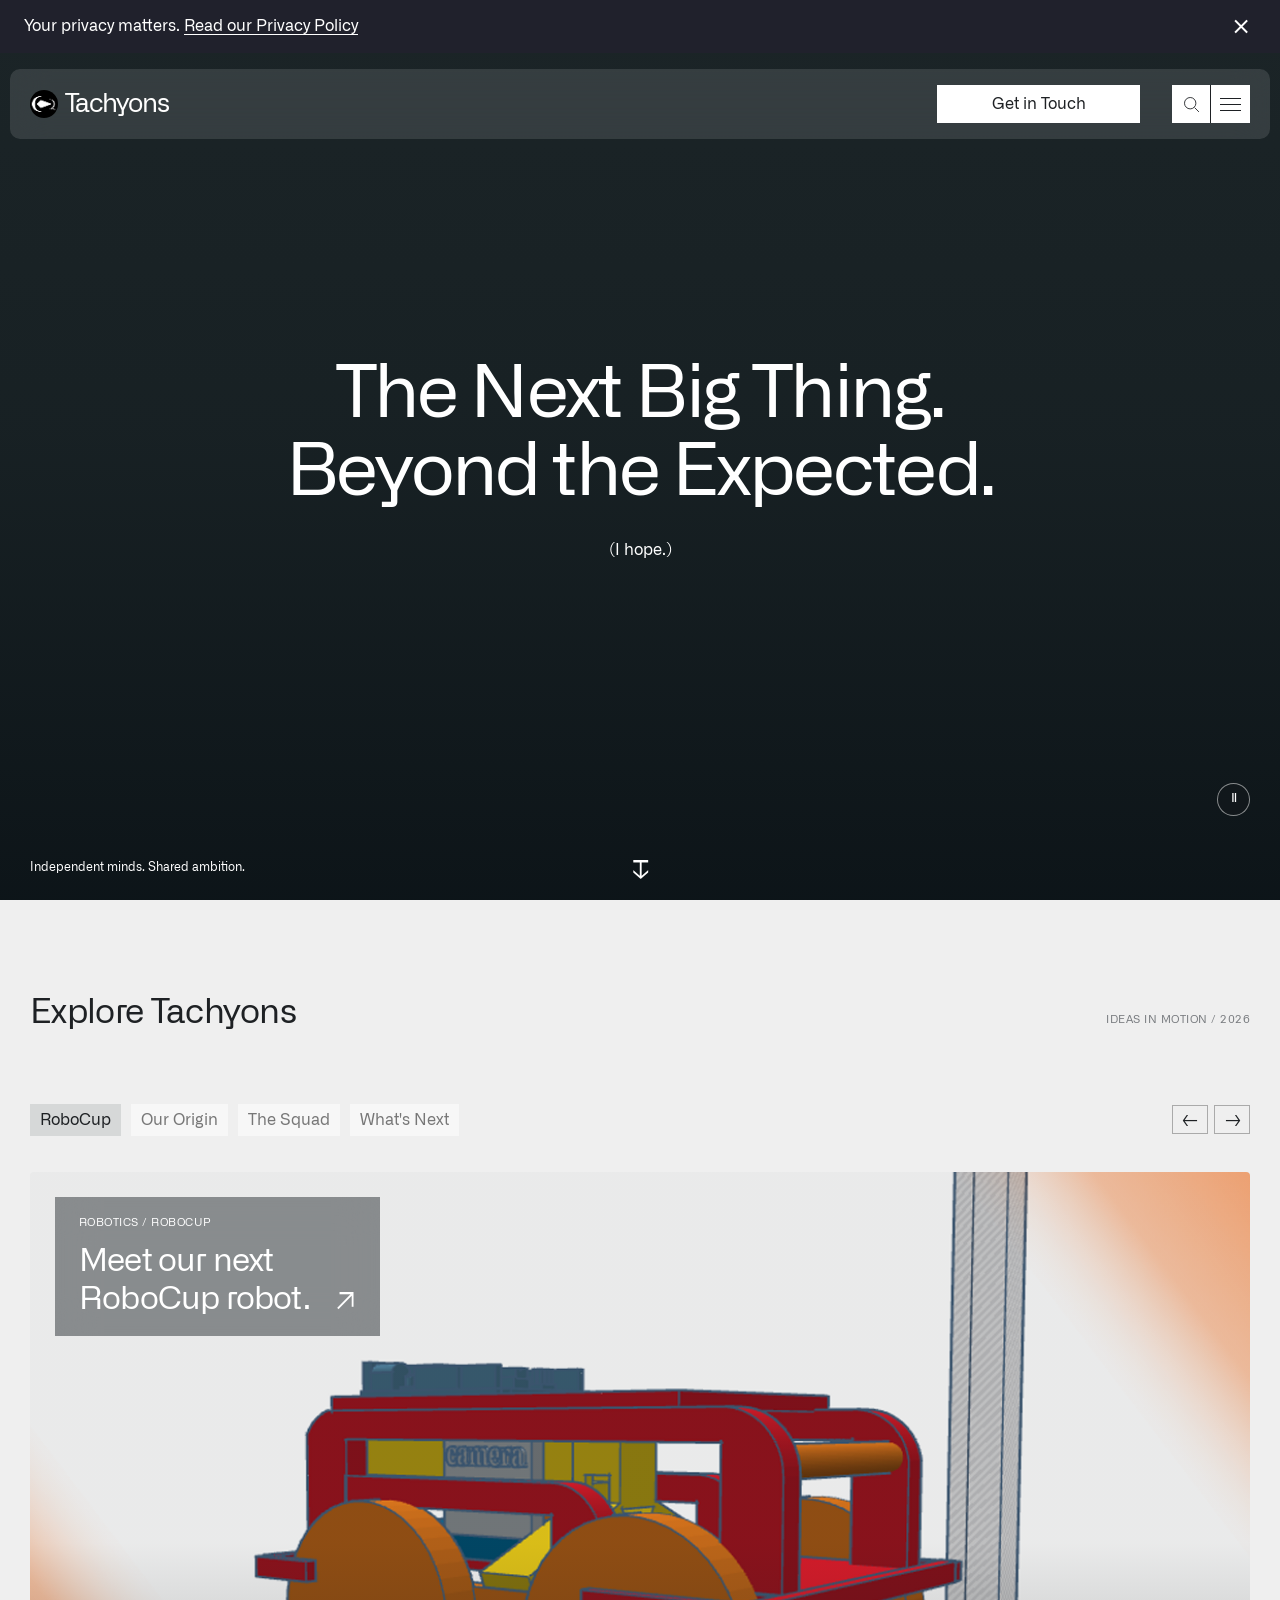
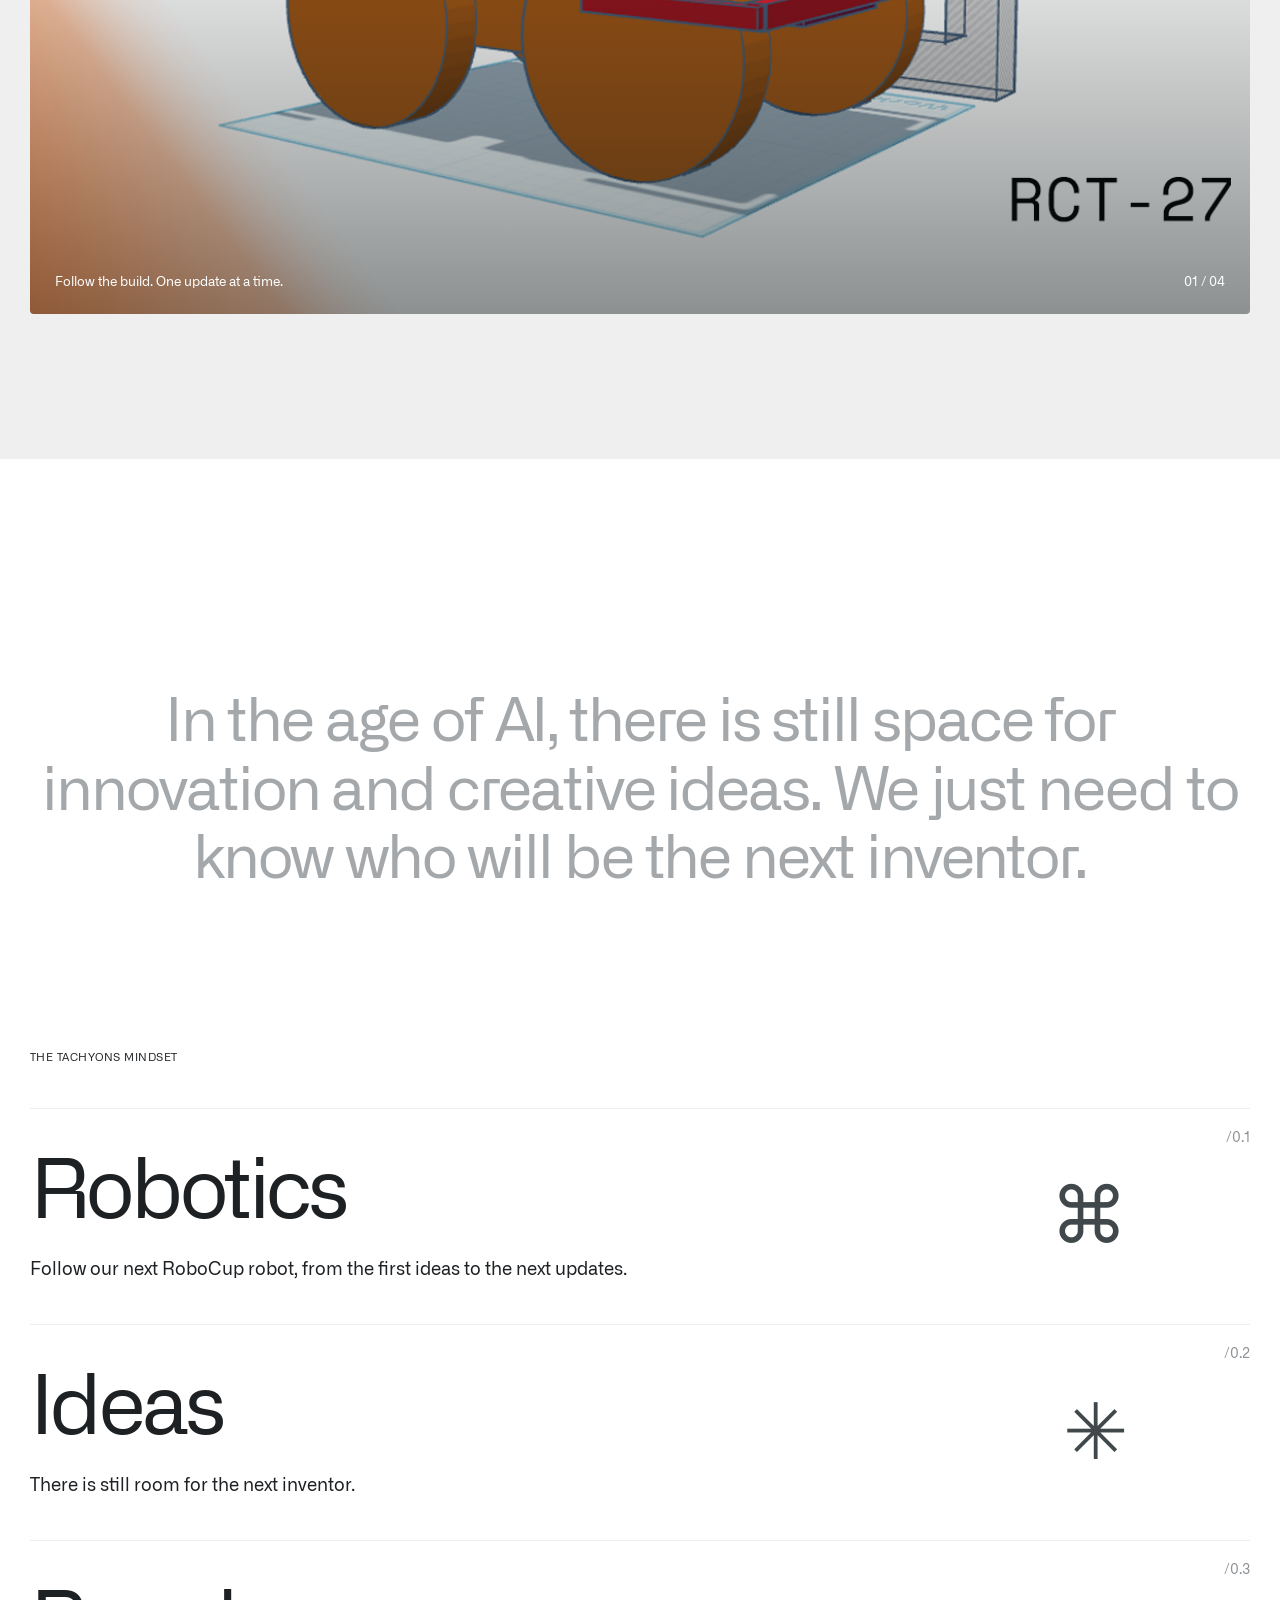
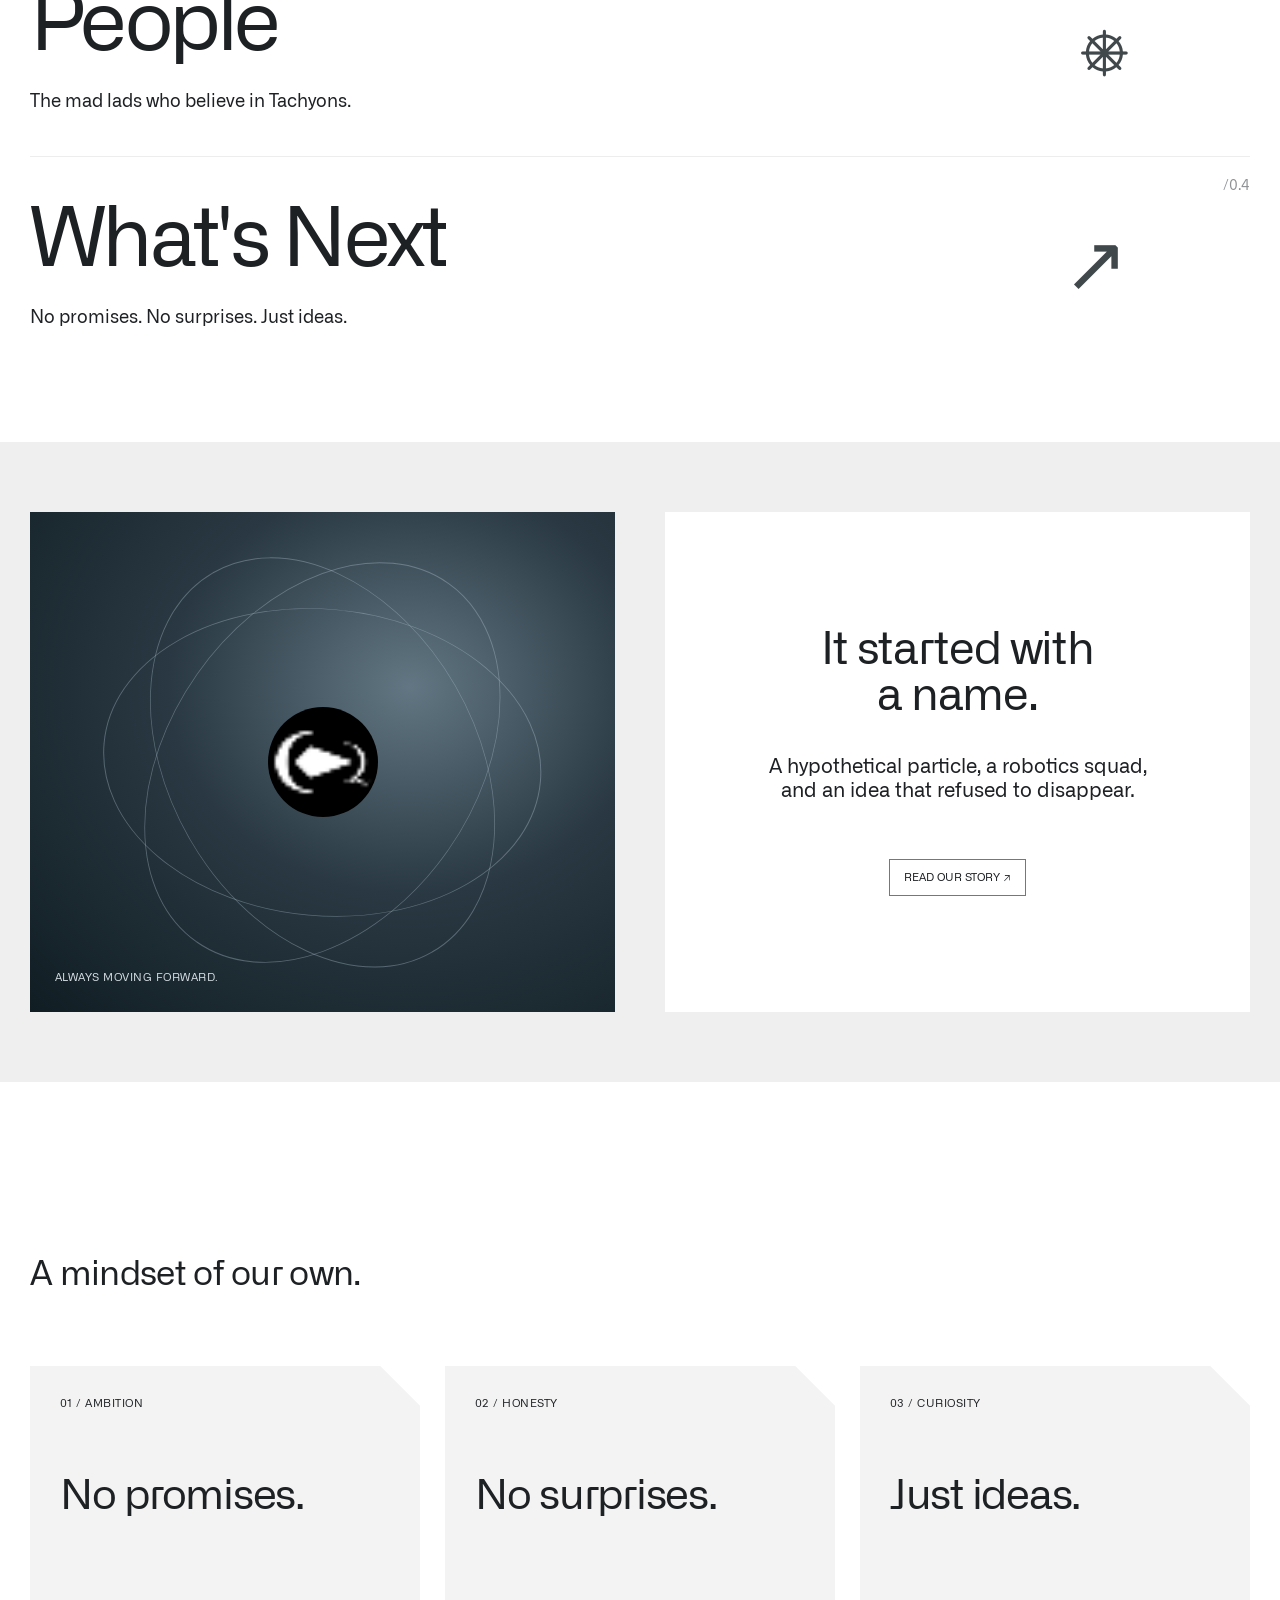
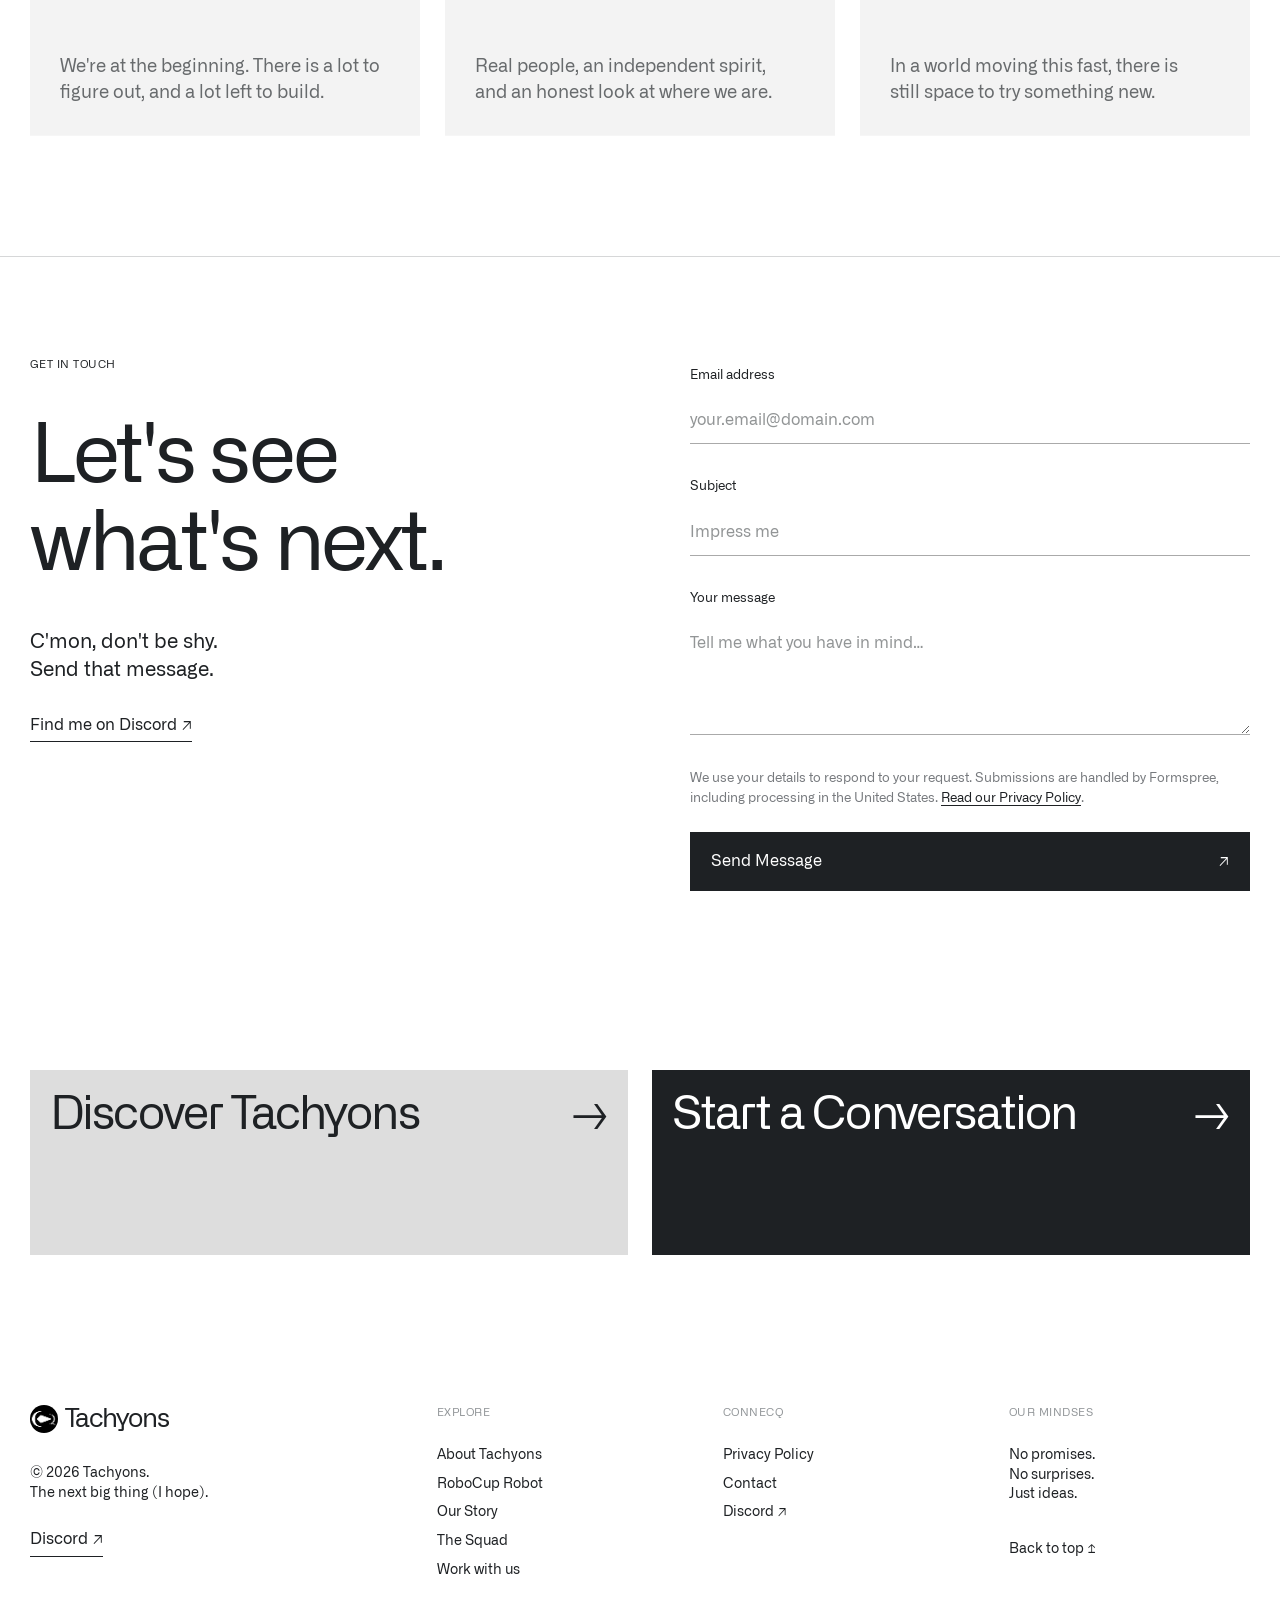
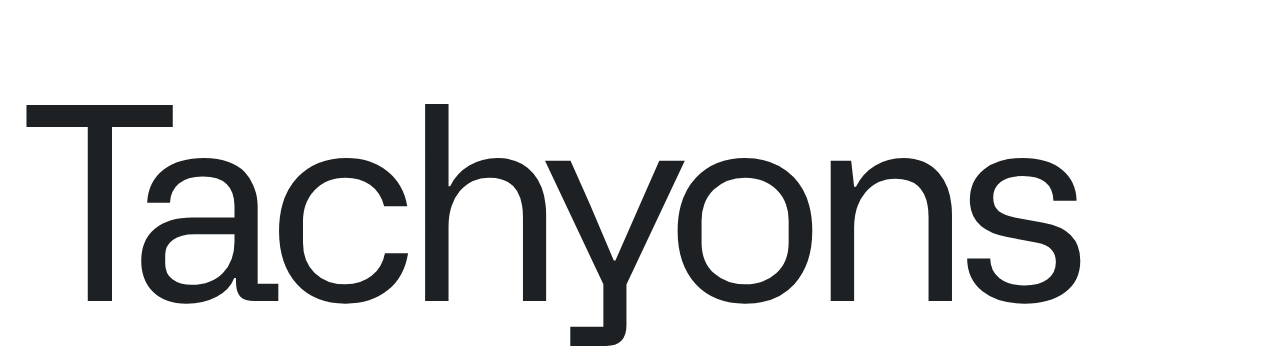
==== commit 8caf9af3: "Add files via upload" ====
--- a/tachyons/index.html
+++ b/tachyons/index.html
@@ -1,11 +1,11 @@
 <!DOCTYPE html>
-<html lang="en"><head><meta charset="UTF-8"><meta name="viewport" content="width=device-width, initial-scale=1"><meta name="theme-color" content="#1e2124"><title>Tachyons — The Next Big Thing</title><meta name="description" content="Independent minds. Shared ambition. Explore the ideas, robotics and people behind Tachyons."><link rel="icon" href="img/logo.ico"><link rel="preload" href="fonts/Alliance/AllianceNo1-Regular.woff2" as="font" type="font/woff2" crossorigin><link rel="preload" href="fonts/Alliance/AllianceNo2-Regular.woff2" as="font" type="font/woff2" crossorigin><link rel="stylesheet" href="css/style.css"><script src="js/script.js" defer></script></head><body id="top"><a class="skip-link" href="#main">Skip to content</a>
+<html lang="en"><head><meta charset="UTF-8"><meta name="viewport" content="width=device-width, initial-scale=1"><meta name="theme-color" content="#1e2124"><title>Tachyons — The Next Big Thing</title><meta name="description" content="Independent minds. Shared ambition. Explore the ideas, robotics and people behind Tachyons."><link rel="icon" href="img/logo.ico"><link rel="preload" href="fonts/Alliance/AllianceNo1-Regular.woff2" as="font" type="font/woff2" crossorigin><link rel="preload" href="fonts/Alliance/AllianceNo2-Regular.woff2" as="font" type="font/woff2" crossorigin><link rel="stylesheet" href="css/style.css"><link rel="stylesheet" href="css/site-motion.css"><script src="js/script.js" defer></script><script src="js/site-motion.js" defer></script></head><body id="top"><a class="skip-link" href="#main">Skip to content</a>
 <div class="announcement" id="announcement"><a href="privacy-policy.html">Your privacy matters. <span>Read our Privacy Policy</span></a><button aria-label="Dismiss announcement" id="dismiss-announcement">×</button></div>
 <header class="site-header"><a class="brand" href="index.html" aria-label="Tachyons home"><img src="img/logo.ico" alt="" width="28" height="28"><span>Tachyons</span></a><div class="header-actions"><a class="header-cta" href="index.html#contact">Get in Touch</a><button class="icon-button" id="search-toggle" aria-label="Search Tachyons"><svg viewBox="0 0 24 24" fill="none" aria-hidden="true"><circle cx="10.5" cy="10.5" r="6.5"/><path d="m15.5 15.5 5 5"/></svg></button><button class="icon-button menu-toggle" id="menu-toggle" aria-label="Open menu" aria-expanded="false" aria-controls="navigation"><span></span><span></span><span></span></button></div></header>
-<dialog class="navigation" id="navigation" aria-label="Main navigation"><div class="menu-inner"><div><p class="eyebrow">Navigation</p><nav class="menu-links"><a href="index.html">Home <span>↗</span></a><a href="story.html">Our Story <span>↗</span></a><a href="robocup.html">↳ RoboCup Robot</a><a href="index.html#about">↳ Ideas</a><a href="members.html">The Squad <span>↗</span></a><a href="index.html#contact">Get in Touch <span>↗</span></a><a href="privacy-policy.html">Privacy Policy <span>↗</span></a></nav></div><div class="menu-feature"><p class="eyebrow">The next chapter</p><a href="story.html"><img src="media/hero-poster.png" alt="Technology in motion"><h2>It started with a name.<br>It became an idea. ↗</h2></a><p>No promises. No surprises. Just ideas.</p></div></div><div class="menu-bottom"><span>Tachyons / Independent minds. Shared ambition.</span><span>Est. 2026</span></div></dialog>
-<dialog class="search-dialog" id="search-dialog" aria-labelledby="search-title"><button class="dialog-close" aria-label="Close search">×</button><p class="eyebrow" id="search-title">Search Tachyons</p><label class="sr-only" for="site-search">What are you looking for?</label><input id="site-search" type="search" placeholder="What are you looking for?" autocomplete="off"><div id="search-results" aria-live="polite"></div></dialog><main id="main"><section class="hero" aria-labelledby="hero-title"><video class="hero-video" id="hero-video" autoplay muted playsinline loop preload="auto" aria-hidden="true"><source src="media/hero.mp4" type="video/mp4"></video><div class="hero-shade"></div><div class="hero-copy"><h1 id="hero-title"><span>The Next Big Thing.</span><span>Beyond the Expected.</span></h1><p>(I hope.)</p></div><div class="hero-bottom"><span>Independent minds. Shared ambition.</span><a href="#explore" aria-label="Explore Tachyons">↓</a><button id="motion-toggle" aria-label="Pause background video">Ⅱ</button></div></section>
+<dialog class="navigation" id="navigation" aria-label="Main navigation"><div class="menu-inner"><div><p class="eyebrow">Navigation</p><nav class="menu-links"><a href="index.html">Home <span>↗</span></a><a href="story.html">Our Story <span>↗</span></a><a href="robocup.html">↳ RoboCup Robot</a><a href="index.html#about">↳ Ideas</a><a href="members.html">The Squad <span>↗</span></a><a href="work-with-us.html">Work with us <span>↗</span></a><a href="index.html#contact">Get in Touch <span>↗</span></a><a href="privacy-policy.html">Privacy Policy <span>↗</span></a></nav></div><div class="menu-feature"><p class="eyebrow">The next chapter</p><a href="story.html"><img src="media/hero-poster.png" alt="Technology in motion"><h2>It started with a name.<br>It became an idea. ↗</h2></a><p>No promises. No surprises. Just ideas.</p></div></div><div class="menu-bottom"><span>Tachyons / Independent minds. Shared ambition.</span><span>Est. 2026</span></div></dialog>
+<dialog class="search-dialog" id="search-dialog" aria-labelledby="search-title"><button class="dialog-close" aria-label="Close search">×</button><p class="eyebrow" id="search-title">Search Tachyons</p><label class="sr-only" for="site-search">What are you looking for?</label><input id="site-search" type="search" placeholder="What are you looking for?" autocomplete="off"><div id="search-results" aria-live="polite"></div></dialog><main id="main"><section class="hero" aria-labelledby="hero-title"><video class="hero-video" id="hero-video" autoplay muted playsinline loop preload="auto" aria-hidden="true"><source src="media/hero.mp4?v=e6c20cc629d9" type="video/mp4"></video><div class="hero-shade"></div><div class="hero-copy"><h1 id="hero-title"><span>The Next Big Thing.</span><span>Beyond the Expected.</span></h1><p>(I hope.)</p></div><div class="hero-bottom"><span>Independent minds. Shared ambition.</span><a href="#explore" aria-label="Explore Tachyons">↓</a><button id="motion-toggle" aria-label="Pause background video">Ⅱ</button></div></section>
 <section class="featured" id="explore" aria-labelledby="featured-title"><div class="section-heading"><h2 id="featured-title">Explore Tachyons</h2><span class="eyebrow">Ideas in motion / 2026</span></div><div class="feature-nav"><div class="feature-tabs" role="tablist" aria-label="Featured stories"><button role="tab" aria-selected="true" aria-controls="feature-panel" id="feature-tab-0" data-feature="0">RoboCup</button><button role="tab" aria-selected="false" aria-controls="feature-panel" id="feature-tab-1" data-feature="1" tabindex="-1">Our Origin</button><button role="tab" aria-selected="false" aria-controls="feature-panel" id="feature-tab-2" data-feature="2" tabindex="-1">The Squad</button><button role="tab" aria-selected="false" aria-controls="feature-panel" id="feature-tab-3" data-feature="3" tabindex="-1">What's Next</button></div><div class="carousel-controls"><button id="feature-prev" aria-label="Previous story">←</button><button id="feature-next" aria-label="Next story">→</button></div></div><a class="feature-panel" id="feature-panel" role="tabpanel" aria-labelledby="feature-tab-0" href="robocup.html"><img id="feature-image" src="media/ROBOT1.png" alt="3D CAD view of the RCT-27 RoboCup robot" loading="lazy"><div class="feature-label"><p class="eyebrow" id="feature-kicker">Robotics / RoboCup</p><h3><span id="feature-title">Meet our next<br>RoboCup robot.</span><span class="feature-arrow">↗</span></h3></div><div class="feature-caption"><span id="feature-detail">Follow the build. One update at a time.</span><span id="feature-count">01 / 04</span></div></a></section>
 <section class="about-section" id="about"><p class="statement reveal">In the age of AI, there is still space for innovation and creative ideas. We just need to know who will be the next inventor.</p><div class="directions"><h2 class="eyebrow">The Tachyons mindset</h2><a class="direction-row" href="robocup.html"><div><h3>Robotics</h3><p>Follow our next RoboCup robot, from the first ideas to the next updates.</p></div><span class="row-symbol">⌘</span><span class="row-number">/0.1</span><span class="row-arrow">↗</span></a><a class="direction-row" href="story.html"><div><h3>Ideas</h3><p>There is still room for the next inventor.</p></div><span class="row-symbol">✳</span><span class="row-number">/0.2</span><span class="row-arrow">↗</span></a><a class="direction-row" href="members.html"><div><h3>People</h3><p>The mad lads who believe in Tachyons.</p></div><span class="row-symbol">⎈</span><span class="row-number">/0.3</span><span class="row-arrow">↗</span></a><a class="direction-row" href="index.html#contact"><div><h3>What's Next</h3><p>No promises. No surprises. Just ideas.</p></div><span class="row-symbol">↗</span><span class="row-number">/0.4</span><span class="row-arrow">↗</span></a></div></section>
 <section class="duplex"><div class="duplex-art"><div class="orbit orbit-one"></div><div class="orbit orbit-two"></div><div class="orbit orbit-three"></div><img src="img/logo.ico" alt="Tachyons emblem" width="180" height="180"><span class="eyebrow">Always moving forward.</span></div><div class="duplex-copy"><h2>It started with<br>a name.</h2><p>A hypothetical particle, a robotics squad,<br>and an idea that refused to disappear.</p><a class="outline-button" href="story.html">Read our story ↗</a></div></section>
 <section class="manifesto"><h2 class="section-heading">A mindset of our own.</h2><div class="manifesto-grid"><article><span class="eyebrow">01 / Ambition</span><h3>No promises.</h3><p>We're at the beginning. There is a lot to figure out, and a lot left to build.</p></article><article><span class="eyebrow">02 / Honesty</span><h3>No surprises.</h3><p>Real people, an independent spirit, and an honest look at where we are.</p></article><article><span class="eyebrow">03 / Curiosity</span><h3>Just ideas.</h3><p>In a world moving this fast, there is still space to try something new.</p></article></div></section>
-<section class="contact-section" id="contact"><div><p class="eyebrow">Get in touch</p><h2>Let's see<br>what's next.</h2><p>C'mon, don't be shy.<br>Send that message.</p><button class="text-button discord-copy" type="button">Find me on Discord ↗</button><p class="copy-status" role="status"></p></div><form id="contact-form" action="https://formspree.io/f/xkodalnq" method="POST"><div class="honeypot" aria-hidden="true"><label>Leave empty<input type="text" name="_gotcha" tabindex="-1" autocomplete="off"></label></div><label for="email">Email address</label><input type="email" name="email" id="email" placeholder="your.email@domain.com" autocomplete="email" required><label for="subject">Subject</label><input type="text" name="subject" id="subject" placeholder="Impress me" required><label for="message">Your message</label><textarea name="message" id="message" rows="4" placeholder="Tell me what you have in mind…" required></textarea><p class="form-privacy-note" id="contact-privacy-note">We use your details to respond to your request. Submissions are handled by Formspree, including processing in the United States. <a href="privacy-policy.html#contact-form-and-service-providers">Read our Privacy Policy</a>.</p><button class="submit-button" id="form-submit-btn" type="submit">Send Message <span>↗</span></button><p class="form-status" id="form-status" role="status" aria-live="polite"></p></form></section></main><footer class="site-footer"><div class="footer-top"><a class="footer-cta" href="story.html">Discover Tachyons <span>→</span></a><a class="footer-cta dark" href="index.html#contact">Start a Conversation <span>→</span></a></div><div class="footer-grid"><div class="footer-identity"><a class="brand" href="index.html"><img src="img/logo.ico" alt="" width="28" height="28">Tachyons</a><p>© <span id="year">2026</span> Tachyons.<br>The next big thing (I hope).</p><button class="text-button discord-copy" type="button">Discord ↗</button><span class="copy-status" role="status"></span></div><div><p class="eyebrow">Explore</p><a href="index.html#about">About Tachyons</a><a href="robocup.html">RoboCup Robot</a><a href="story.html">Our Story</a><a href="members.html">The Squad</a></div><div><p class="eyebrow">Connect</p><a href="privacy-policy.html">Privacy Policy</a><a href="index.html#contact">Contact</a><a href="https://discord.com/" target="_blank" rel="noopener noreferrer">Discord ↗</a></div><div><p class="eyebrow">Our mindset</p><p>No promises.<br>No surprises.<br>Just ideas.</p><a class="back-top" href="#top">Back to top ↑</a></div></div><div class="footer-wordmark" aria-hidden="true">Tachyons</div></footer></body></html>+<section class="contact-section" id="contact"><div><p class="eyebrow">Get in touch</p><h2>Let's see<br>what's next.</h2><p>C'mon, don't be shy.<br>Send that message.</p><button class="text-button discord-copy" type="button">Find me on Discord ↗</button><p class="copy-status" role="status"></p></div><form id="contact-form" action="https://formspree.io/f/xkodalnq" method="POST"><div class="honeypot" aria-hidden="true"><label>Leave empty<input type="text" name="_gotcha" tabindex="-1" autocomplete="off"></label></div><label for="email">Email address</label><input type="email" name="email" id="email" placeholder="your.email@domain.com" autocomplete="email" required><label for="subject">Subject</label><input type="text" name="subject" id="subject" placeholder="Impress me" required><label for="message">Your message</label><textarea name="message" id="message" rows="4" placeholder="Tell me what you have in mind…" required></textarea><p class="form-privacy-note" id="contact-privacy-note">We use your details to respond to your request. Submissions are handled by Formspree, including processing in the United States. <a href="privacy-policy.html#contact-form-and-service-providers">Read our Privacy Policy</a>.</p><button class="submit-button" id="form-submit-btn" type="submit">Send Message <span>↗</span></button><p class="form-status" id="form-status" role="status" aria-live="polite"></p></form></section></main><footer class="site-footer"><div class="footer-top"><a class="footer-cta" href="story.html">Discover Tachyons <span>→</span></a><a class="footer-cta dark" href="index.html#contact">Start a Conversation <span>→</span></a></div><div class="footer-grid"><div class="footer-identity"><a class="brand" href="index.html"><img src="img/logo.ico" alt="" width="28" height="28">Tachyons</a><p>© <span id="year">2026</span> Tachyons.<br>The next big thing (I hope).</p><button class="text-button discord-copy" type="button">Discord ↗</button><span class="copy-status" role="status"></span></div><div><p class="eyebrow">Explore</p><a href="index.html#about">About Tachyons</a><a href="robocup.html">RoboCup Robot</a><a href="story.html">Our Story</a><a href="members.html">The Squad</a><a href="work-with-us.html">Work with us</a></div><div><p class="eyebrow">Connect</p><a href="privacy-policy.html">Privacy Policy</a><a href="index.html#contact">Contact</a><a href="https://discord.com/" target="_blank" rel="noopener noreferrer">Discord ↗</a></div><div><p class="eyebrow">Our mindset</p><p>No promises.<br>No surprises.<br>Just ideas.</p><a class="back-top" href="#top">Back to top ↑</a></div></div><div class="footer-wordmark" aria-hidden="true">Tachyons</div></footer></body></html>
--- a/tachyons/css/style.css
+++ b/tachyons/css/style.css
@@ -3,7 +3,7 @@
 @media(min-width:1700px){.featured,.about-section,.manifesto,.contact-section,.duplex,.site-footer,.interior-hero,.story-section,.team-section{padding-left:max(30px,calc((100vw - 1640px)/2));padding-right:max(30px,calc((100vw - 1640px)/2))}}
 @media(max-width:900px){:root{--gutter:22px}.hero h1{font-size:8vw}.section-heading{font-size:28px}.featured{padding-top:65px;padding-bottom:90px}.feature-label{max-width:80%}.about-section{padding-top:100px}.statement{margin-bottom:100px}.direction-row{min-height:180px}.row-symbol{margin-right:8%;font-size:58px}.direction-row p{max-width:75%;font-size:16px}.duplex{gap:24px;padding-top:35px;padding-bottom:35px}.duplex-art,.duplex-copy{min-height:370px}.duplex-copy{padding:30px 20px}.duplex-copy p{font-size:17px;margin:25px 0 35px}.manifesto{padding-top:90px;padding-bottom:80px}.manifesto article{padding:22px;min-height:320px}.manifesto h3{font-size:32px;margin:35px 0 25px}.manifesto article>p{font-size:16px}.contact-section{gap:45px;padding-top:75px;padding-bottom:90px}.footer-grid{gap:25px;padding:90px 0}.footer-cta{height:150px}.menu-inner{gap:45px}.member-art{height:330px}.team-grid{gap:28px}.story-section{gap:35px}.story-section p{font-size:20px}}
 @media(max-width:600px){:root{--gutter:20px;--announcement:57px}.announcement{height:57px;padding:0 13px;gap:15px;font-size:12px}.announcement a{max-width:290px}.announcement button{min-width:24px}.site-header{top:calc(var(--announcement) + 10px);height:60px;left:8px;right:8px;padding:11px 12px;border-radius:7px}.brand{font-size:23px}.brand img{width:25px;height:25px}.header-cta{min-width:0;height:34px;font-size:12px;padding:0 14px;margin-right:10px}.icon-button{height:34px;width:34px}.hero{height:calc(100svh - 57px);min-height:540px}.hero-copy{left:18px;right:18px;top:46%}.hero h1{font-size:clamp(36px,9vw,54px);line-height:1.04;letter-spacing:-.04em}.hero-copy>p{font-size:14px;margin-top:24px}.hero-bottom{left:20px;right:20px;bottom:22px;font-size:10px}.hero-bottom>span{max-width:135px}.hero-bottom>a{font-size:27px}.featured{padding-top:55px;padding-bottom:65px}.section-heading{font-size:26px;margin-bottom:40px;gap:15px}.section-heading>.eyebrow{max-width:110px;text-align:right;font-size:9px}.feature-nav{gap:8px;margin-bottom:20px}.feature-tabs{gap:5px}.feature-tabs button{font-size:12px;padding:5px 7px}.carousel-controls{gap:4px}.carousel-controls button{width:25px;height:25px;font-size:15px}.feature-panel{height:490px;min-height:0}.feature-panel>img{object-position:60%}.feature-label{top:15px;left:15px;right:15px;max-width:none;padding:15px}.feature-label h3{font-size:27px;gap:12px}.feature-caption{left:15px;right:15px;font-size:11px;gap:15px}.about-section{padding-top:85px;padding-bottom:40px}.statement{font-size:33px;line-height:1.2;text-align:left;margin:0 0 90px}.directions>.eyebrow{margin-bottom:25px}.direction-row{min-height:160px;padding:28px 0}.direction-row h3{font-size:47px}.direction-row p{font-size:14px;max-width:245px;margin-top:15px}.row-symbol{font-size:38px;position:absolute;right:20px;top:40px;margin:0}.row-number{font-size:10px;top:12px}.row-arrow{display:none}.duplex{grid-template-columns:1fr;gap:20px;padding-top:30px;padding-bottom:30px}.duplex-art{min-height:350px}.duplex-copy{min-height:365px}.duplex-copy h2{font-size:42px}.manifesto{padding-top:70px;padding-bottom:70px}.manifesto-grid{grid-template-columns:1fr;gap:16px}.manifesto article{min-height:270px;padding:26px}.manifesto h3{font-size:42px;margin:28px 0}.manifesto article>p{max-width:none}.contact-section{grid-template-columns:1fr;gap:55px;padding:70px 20px}.contact-section h2{font-size:65px;margin:25px 0}.contact-section>div>p:not(.eyebrow){font-size:18px}.footer-top{grid-template-columns:1fr;gap:12px}.footer-cta{font-size:34px;height:120px;padding:18px}.footer-grid{grid-template-columns:1fr 1fr;gap:45px 25px;padding:70px 0}.footer-identity{grid-column:1/-1}.footer-grid>div:last-child{grid-column:1/-1}.footer-wordmark{font-size:21vw}.navigation{padding:110px 22px 25px}.menu-inner{grid-template-columns:1fr;gap:40px}.menu-links{font-size:36px;margin-top:20px}.menu-feature{border-top:1px solid #ccc;padding-top:25px}.menu-feature img{height:170px;margin-top:20px}.menu-feature h2{font-size:27px}.menu-bottom{flex-direction:column;gap:10px;margin-top:35px}.search-dialog{padding:120px 22px 30px}.search-dialog input{font-size:28px}.interior-main{padding-top:90px}.interior-hero{padding:70px 20px}.interior-hero h1{font-size:50px;margin-top:35px}.interior-hero>p:not(.eyebrow){font-size:21px}.story-section{grid-template-columns:1fr;padding:65px 20px;gap:30px}.story-section h2{font-size:40px;margin-bottom:30px}.story-section p{font-size:19px}.story-pull{padding:85px 20px}.story-pull p{font-size:61px}.team-section{padding:70px 20px}.team-grid{grid-template-columns:1fr;gap:35px}.member-art{height:350px}.member-info h2{font-size:36px}.team-invitation{padding:70px 20px;margin-bottom:50px}.team-invitation h2{font-size:36px}}
-@media(prefers-reduced-motion:reduce){html{scroll-behavior:auto}*,*:before,*:after{animation:none!important;transition:none!important}.hero-video{visibility:hidden}.hero{background:center/cover url('../media/hero-poster.png')}}
+@media(prefers-reduced-motion:reduce){html{scroll-behavior:auto}*,*:before,*:after{animation:none!important;transition:none!important}}
 /* Preserve the original white-on-black Tachyons mark without flattening its pixels. */
 .brand img,.site-header.is-fixed .brand img,.interior .brand img,.site-footer .brand img,.site-header.menu-open .brand img{filter:none;border-radius:50%}.duplex-art>img{filter:none;border-radius:50%}
 .hero-shade{background:linear-gradient(180deg,rgba(8,17,22,.28),rgba(8,17,22,.4) 45%,rgba(3,10,15,.68))}
--- a/tachyons/css/site-motion.css
+++ b/tachyons/css/site-motion.css
@@ -0,0 +1,34 @@
+/* Shared Tachyons motion: fixed layout, masked lines, rolling counters and media wipes. */
+.site-motion-visual, .site-line-mask, .site-motion-line { display: block; }
+.site-line-mask { overflow: hidden; overflow: clip; padding-bottom: .1em; margin-bottom: -.1em; }
+.site-motion-line { transform-origin: left bottom; }
+.site-split-text { min-width: 0; }
+.site-scramble-label { position: relative; }
+.site-scramble-label > .site-motion-visual { position: absolute; inset: 0; }
+.site-scramble-size { visibility: hidden; }
+.site-motion-on .hero h1 span, .site-motion-on .hero-copy > p { animation: none !important; }
+.site-motion-on .hero h1 .sr-only { position: absolute; }
+.site-motion-on .hero h1 .site-motion-visual { padding-bottom: .08em; }
+.site-motion-on .statement { background: linear-gradient(to right, #242a2d var(--statement-fill, 0%), #a4a8ab var(--statement-fill, 0%)); background-clip: text; -webkit-background-clip: text; color: #a4a8ab; -webkit-text-fill-color: transparent; }
+.site-media-stage { position: relative; }
+.site-media-stage > .site-media-ghost { position: absolute; inset: 0; width: 100%; height: 100%; object-fit: cover; pointer-events: none; z-index: 0; }
+.site-media-stage > .site-media-current { position: relative; z-index: 0; }
+.site-media-stage .feature-label, .site-media-stage .feature-caption { z-index: 2; }
+.site-media-stage .robot-gallery-arrow { z-index: 2; }
+.site-roll-counter > .site-motion-visual { overflow: hidden; position: relative; font-variant-numeric: tabular-nums; }
+.site-counter-in { display: block; }
+.site-counter-out { display: block; position: absolute; inset: 0; }
+.site-motion-on .direction-row { transition: padding .45s, background .45s !important; }
+.site-motion-on .direction-row h3, .site-motion-on .row-symbol { transition: transform .55s cubic-bezier(.22,1,.36,1) !important; }
+.site-motion-on .direction-row:hover .row-symbol { transform: rotate(35deg); }
+.site-motion-on .footer-cta { transition: background .3s, color .3s !important; }
+.site-motion-on .footer-cta > span { transition: transform .5s cubic-bezier(.22,1,.36,1) !important; }
+.site-motion-on .footer-cta:hover > span { transform: translateX(10px); }
+.site-motion-on .menu-toggle span, .site-motion-on .icon-button { transition: transform .25s, opacity .25s !important; }
+.site-motion-on .feature-panel > img { transition: transform .7s cubic-bezier(.22,1,.36,1) !important; }
+.site-motion-on .robot-gallery-thumbnail img { transition: opacity .3s, border-color .3s !important; }
+.site-motion-on .outline-button, .site-motion-on .submit-button, .site-motion-on .header-cta { transition: background .25s, color .25s !important; }
+.site-motion-line { overflow-wrap: anywhere; }
+@media (max-width: 360px) {
+  .site-motion-on .interior-hero h1 { font-size: 44px; }
+}
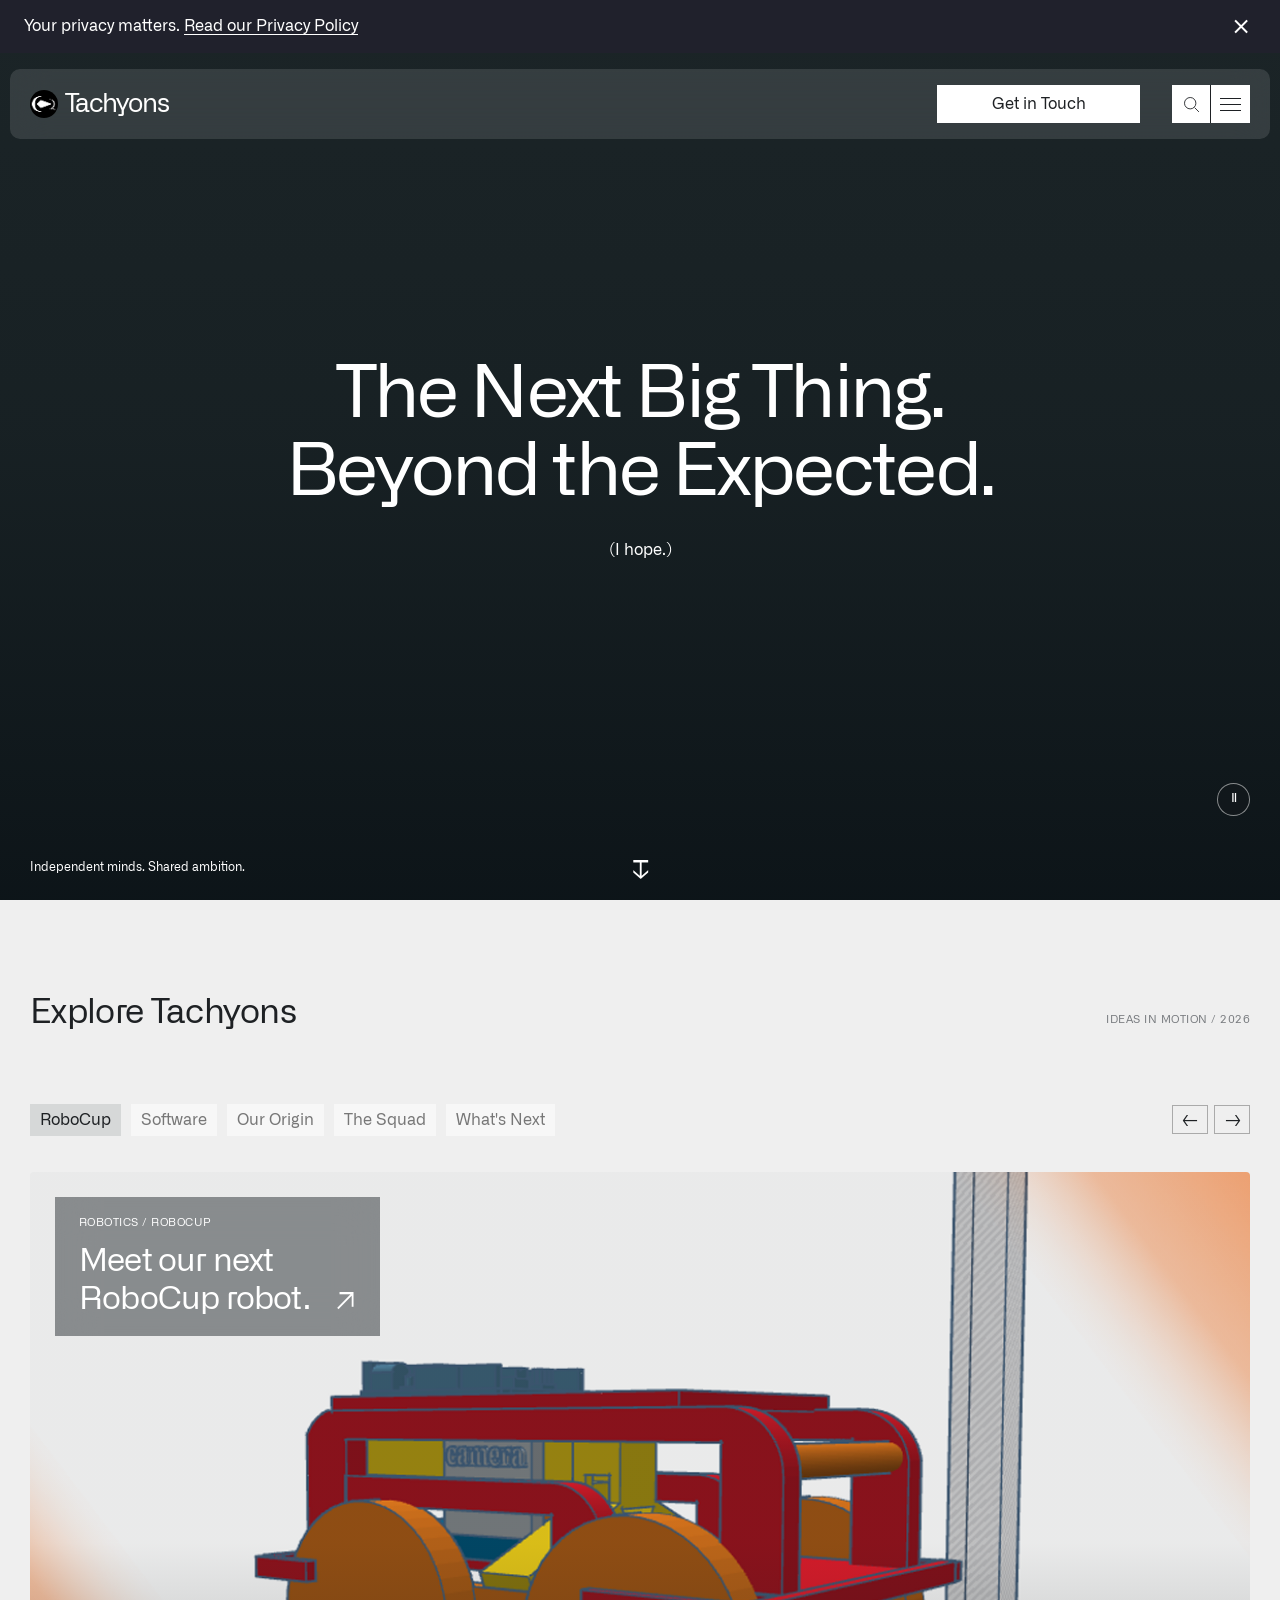
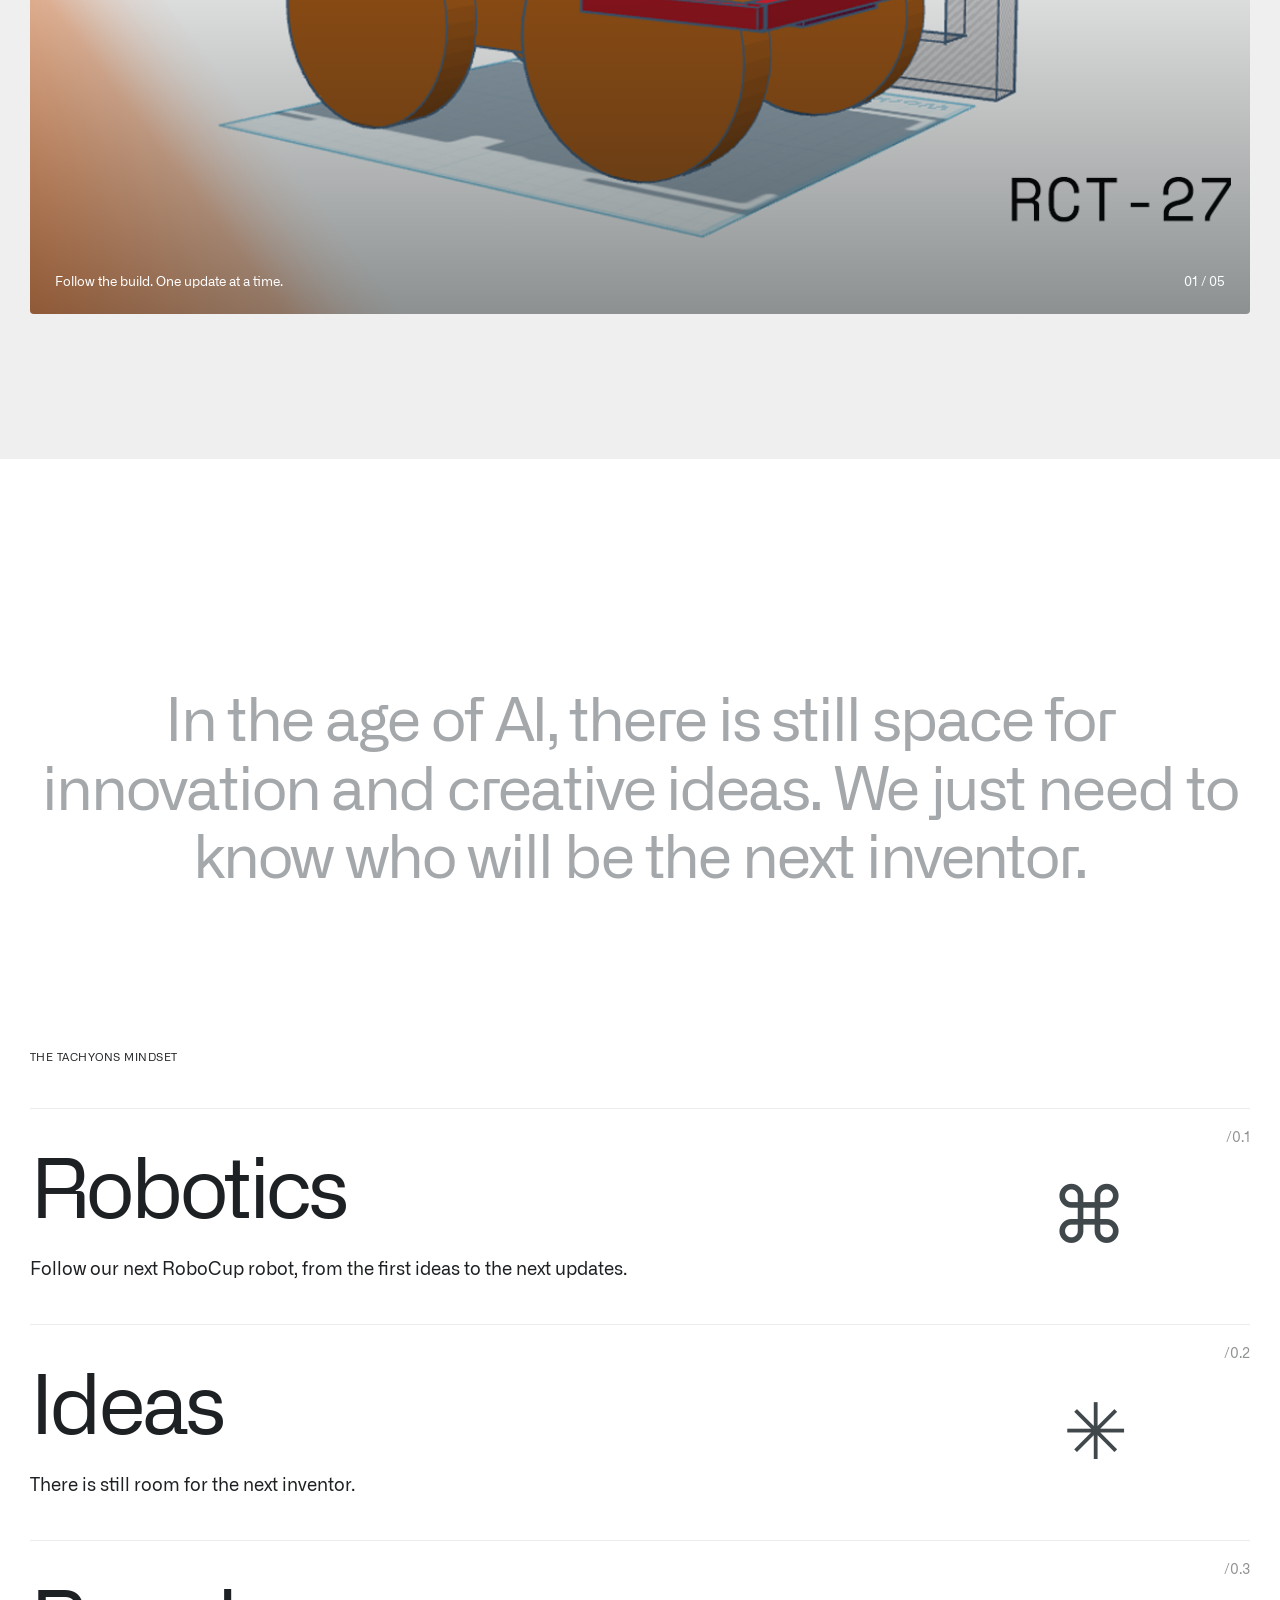
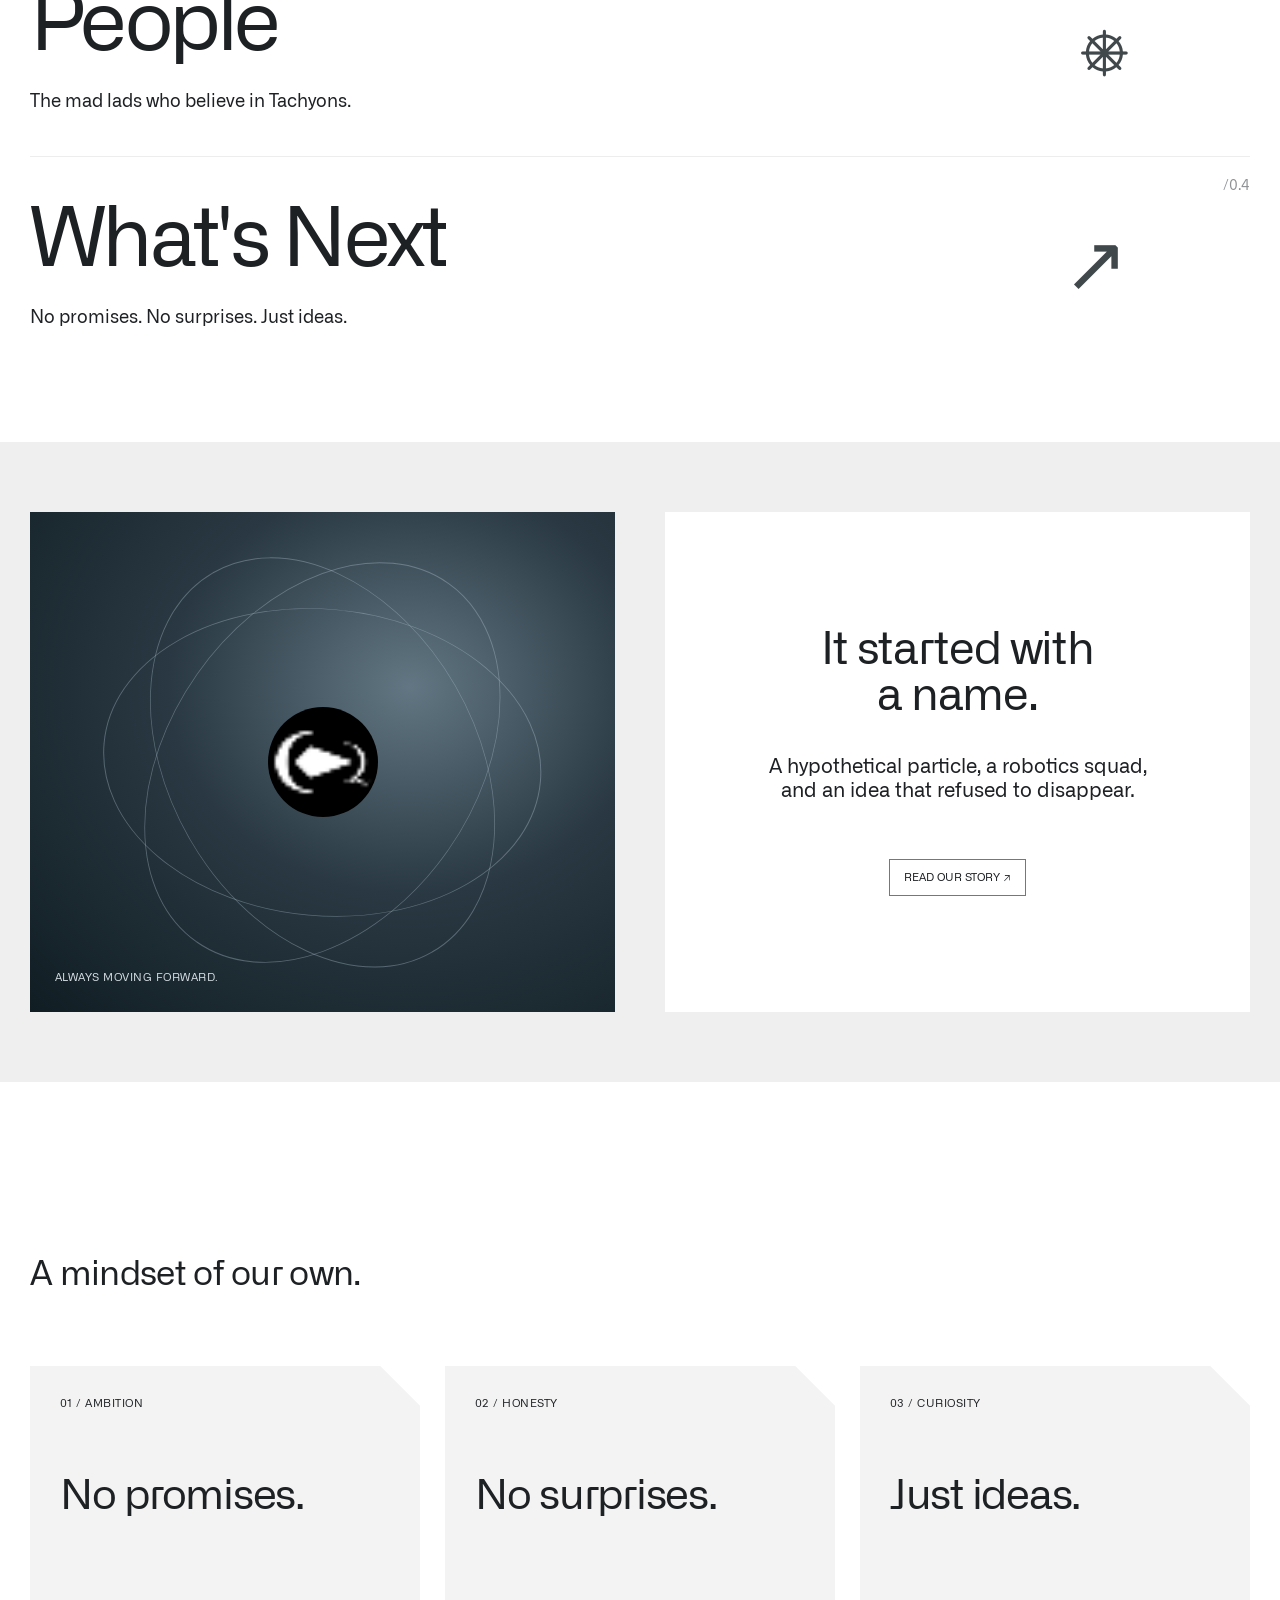
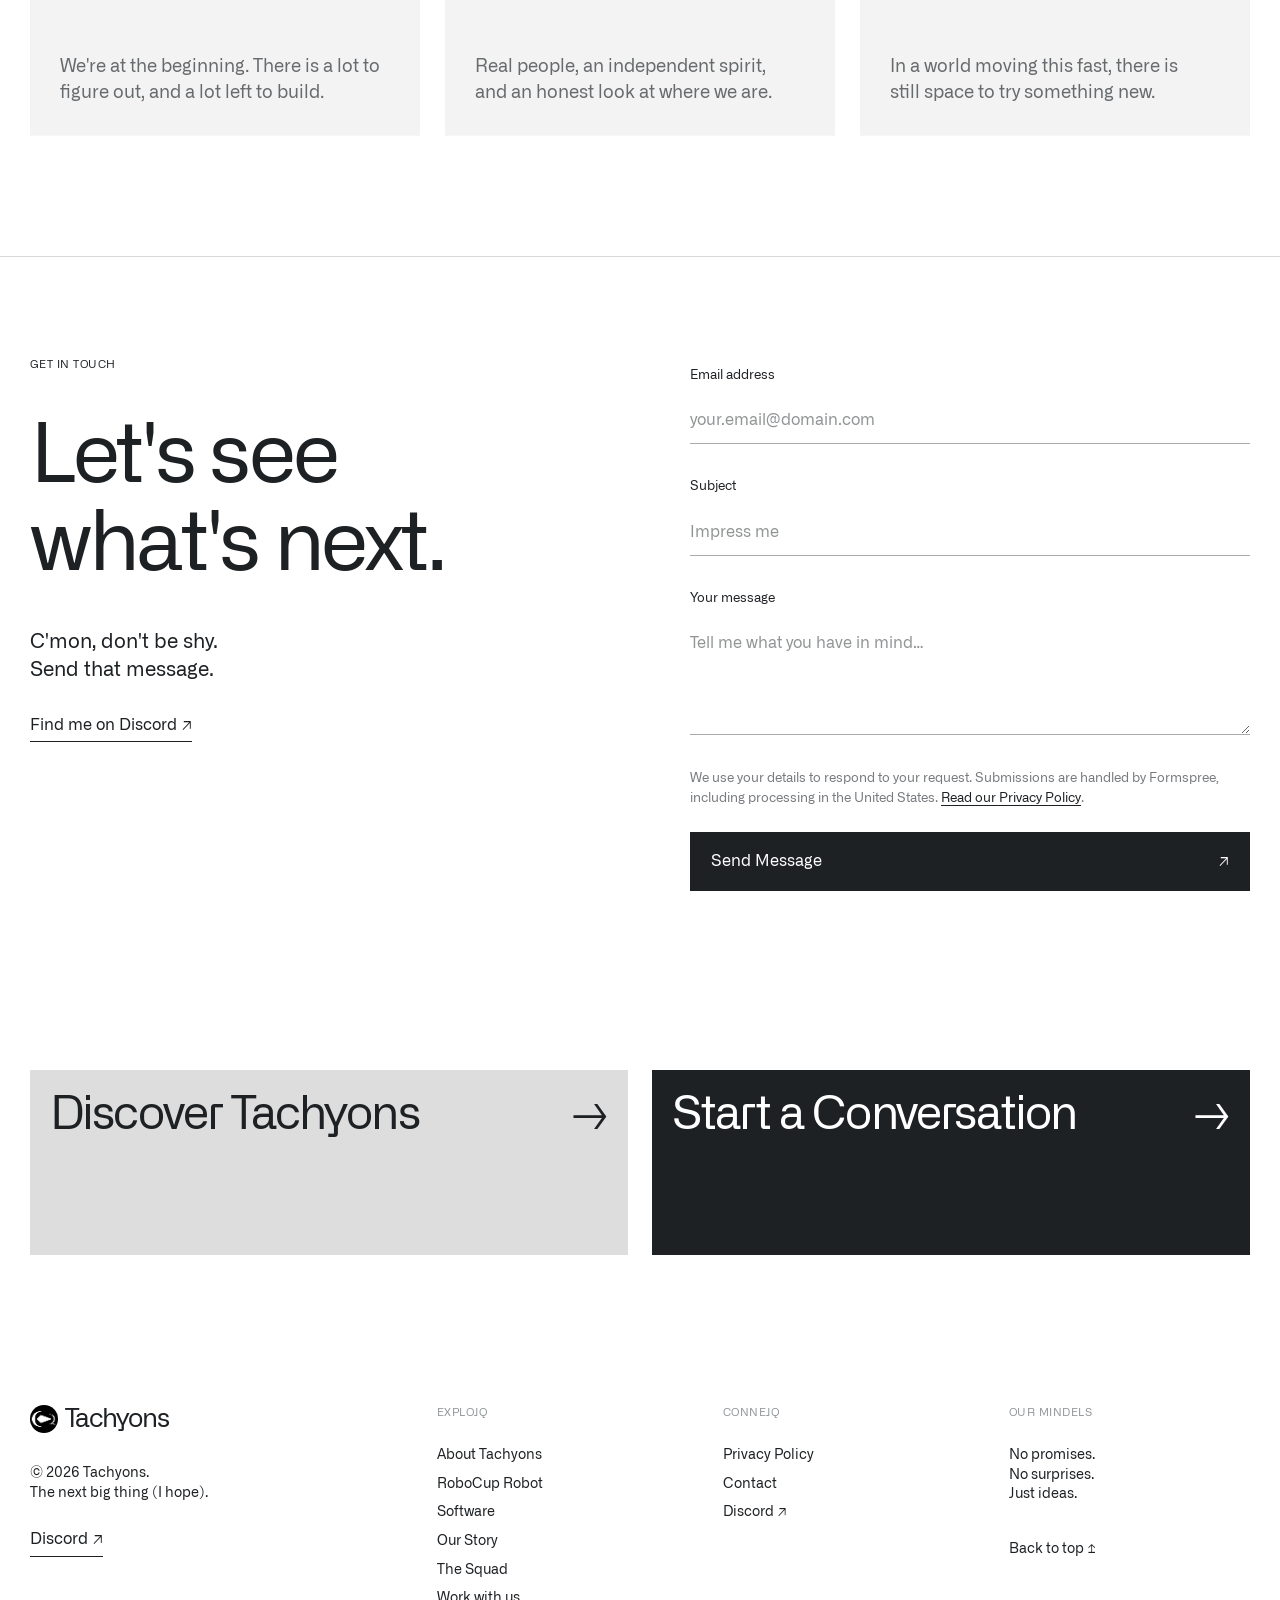
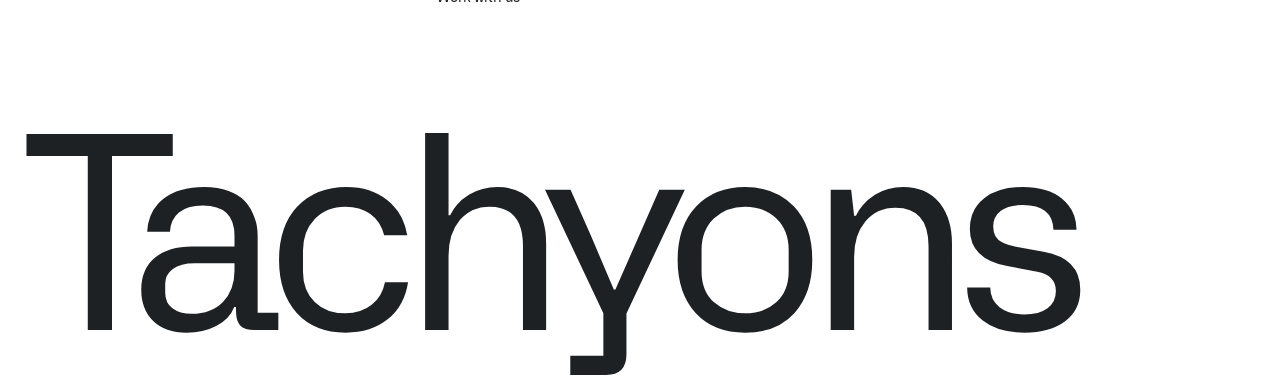
==== commit 4dcf757a: "Add files via upload" ====
--- a/tachyons/index.html
+++ b/tachyons/index.html
@@ -2,10 +2,10 @@
 <html lang="en"><head><meta charset="UTF-8"><meta name="viewport" content="width=device-width, initial-scale=1"><meta name="theme-color" content="#1e2124"><title>Tachyons — The Next Big Thing</title><meta name="description" content="Independent minds. Shared ambition. Explore the ideas, robotics and people behind Tachyons."><link rel="icon" href="img/logo.ico"><link rel="preload" href="fonts/Alliance/AllianceNo1-Regular.woff2" as="font" type="font/woff2" crossorigin><link rel="preload" href="fonts/Alliance/AllianceNo2-Regular.woff2" as="font" type="font/woff2" crossorigin><link rel="stylesheet" href="css/style.css"><link rel="stylesheet" href="css/site-motion.css"><script src="js/script.js" defer></script><script src="js/site-motion.js" defer></script></head><body id="top"><a class="skip-link" href="#main">Skip to content</a>
 <div class="announcement" id="announcement"><a href="privacy-policy.html">Your privacy matters. <span>Read our Privacy Policy</span></a><button aria-label="Dismiss announcement" id="dismiss-announcement">×</button></div>
 <header class="site-header"><a class="brand" href="index.html" aria-label="Tachyons home"><img src="img/logo.ico" alt="" width="28" height="28"><span>Tachyons</span></a><div class="header-actions"><a class="header-cta" href="index.html#contact">Get in Touch</a><button class="icon-button" id="search-toggle" aria-label="Search Tachyons"><svg viewBox="0 0 24 24" fill="none" aria-hidden="true"><circle cx="10.5" cy="10.5" r="6.5"/><path d="m15.5 15.5 5 5"/></svg></button><button class="icon-button menu-toggle" id="menu-toggle" aria-label="Open menu" aria-expanded="false" aria-controls="navigation"><span></span><span></span><span></span></button></div></header>
-<dialog class="navigation" id="navigation" aria-label="Main navigation"><div class="menu-inner"><div><p class="eyebrow">Navigation</p><nav class="menu-links"><a href="index.html">Home <span>↗</span></a><a href="story.html">Our Story <span>↗</span></a><a href="robocup.html">↳ RoboCup Robot</a><a href="index.html#about">↳ Ideas</a><a href="members.html">The Squad <span>↗</span></a><a href="work-with-us.html">Work with us <span>↗</span></a><a href="index.html#contact">Get in Touch <span>↗</span></a><a href="privacy-policy.html">Privacy Policy <span>↗</span></a></nav></div><div class="menu-feature"><p class="eyebrow">The next chapter</p><a href="story.html"><img src="media/hero-poster.png" alt="Technology in motion"><h2>It started with a name.<br>It became an idea. ↗</h2></a><p>No promises. No surprises. Just ideas.</p></div></div><div class="menu-bottom"><span>Tachyons / Independent minds. Shared ambition.</span><span>Est. 2026</span></div></dialog>
+<dialog class="navigation" id="navigation" aria-label="Main navigation"><div class="menu-inner"><div><p class="eyebrow">Navigation</p><nav class="menu-links"><a href="index.html">Home <span>↗</span></a><a href="story.html">Our Story <span>↗</span></a><a href="robocup.html">↳ RoboCup Robot</a><a href="index.html#about">↳ Ideas</a><a href="software.html">Software <span>↗</span></a><a href="members.html">The Squad <span>↗</span></a><a href="work-with-us.html">Work with us <span>↗</span></a><a href="index.html#contact">Get in Touch <span>↗</span></a><a href="privacy-policy.html">Privacy Policy <span>↗</span></a></nav></div><div class="menu-feature"><p class="eyebrow">The next chapter</p><a href="story.html"><img src="media/hero-poster.png" alt="Technology in motion"><h2>It started with a name.<br>It became an idea. ↗</h2></a><p>No promises. No surprises. Just ideas.</p></div></div><div class="menu-bottom"><span>Tachyons / Independent minds. Shared ambition.</span><span>Est. 2026</span></div></dialog>
 <dialog class="search-dialog" id="search-dialog" aria-labelledby="search-title"><button class="dialog-close" aria-label="Close search">×</button><p class="eyebrow" id="search-title">Search Tachyons</p><label class="sr-only" for="site-search">What are you looking for?</label><input id="site-search" type="search" placeholder="What are you looking for?" autocomplete="off"><div id="search-results" aria-live="polite"></div></dialog><main id="main"><section class="hero" aria-labelledby="hero-title"><video class="hero-video" id="hero-video" autoplay muted playsinline loop preload="auto" aria-hidden="true"><source src="media/hero.mp4?v=e6c20cc629d9" type="video/mp4"></video><div class="hero-shade"></div><div class="hero-copy"><h1 id="hero-title"><span>The Next Big Thing.</span><span>Beyond the Expected.</span></h1><p>(I hope.)</p></div><div class="hero-bottom"><span>Independent minds. Shared ambition.</span><a href="#explore" aria-label="Explore Tachyons">↓</a><button id="motion-toggle" aria-label="Pause background video">Ⅱ</button></div></section>
-<section class="featured" id="explore" aria-labelledby="featured-title"><div class="section-heading"><h2 id="featured-title">Explore Tachyons</h2><span class="eyebrow">Ideas in motion / 2026</span></div><div class="feature-nav"><div class="feature-tabs" role="tablist" aria-label="Featured stories"><button role="tab" aria-selected="true" aria-controls="feature-panel" id="feature-tab-0" data-feature="0">RoboCup</button><button role="tab" aria-selected="false" aria-controls="feature-panel" id="feature-tab-1" data-feature="1" tabindex="-1">Our Origin</button><button role="tab" aria-selected="false" aria-controls="feature-panel" id="feature-tab-2" data-feature="2" tabindex="-1">The Squad</button><button role="tab" aria-selected="false" aria-controls="feature-panel" id="feature-tab-3" data-feature="3" tabindex="-1">What's Next</button></div><div class="carousel-controls"><button id="feature-prev" aria-label="Previous story">←</button><button id="feature-next" aria-label="Next story">→</button></div></div><a class="feature-panel" id="feature-panel" role="tabpanel" aria-labelledby="feature-tab-0" href="robocup.html"><img id="feature-image" src="media/ROBOT1.png" alt="3D CAD view of the RCT-27 RoboCup robot" loading="lazy"><div class="feature-label"><p class="eyebrow" id="feature-kicker">Robotics / RoboCup</p><h3><span id="feature-title">Meet our next<br>RoboCup robot.</span><span class="feature-arrow">↗</span></h3></div><div class="feature-caption"><span id="feature-detail">Follow the build. One update at a time.</span><span id="feature-count">01 / 04</span></div></a></section>
+<section class="featured" id="explore" aria-labelledby="featured-title"><div class="section-heading"><h2 id="featured-title">Explore Tachyons</h2><span class="eyebrow">Ideas in motion / 2026</span></div><div class="feature-nav"><div class="feature-tabs" role="tablist" aria-label="Featured stories"><button role="tab" aria-selected="true" aria-controls="feature-panel" id="feature-tab-0" data-feature="0">RoboCup</button><button role="tab" aria-selected="false" aria-controls="feature-panel" id="feature-tab-1" data-feature="1" tabindex="-1">Software</button><button role="tab" aria-selected="false" aria-controls="feature-panel" id="feature-tab-2" data-feature="2" tabindex="-1">Our Origin</button><button role="tab" aria-selected="false" aria-controls="feature-panel" id="feature-tab-3" data-feature="3" tabindex="-1">The Squad</button><button role="tab" aria-selected="false" aria-controls="feature-panel" id="feature-tab-4" data-feature="4" tabindex="-1">What's Next</button></div><div class="carousel-controls"><button id="feature-prev" aria-label="Previous story">←</button><button id="feature-next" aria-label="Next story">→</button></div></div><a class="feature-panel" id="feature-panel" role="tabpanel" aria-labelledby="feature-tab-0" href="robocup.html"><img id="feature-image" src="media/ROBOT1.png" alt="3D CAD view of the RCT-27 RoboCup robot" loading="lazy"><div class="feature-label"><p class="eyebrow" id="feature-kicker">Robotics / RoboCup</p><h3><span id="feature-title">Meet our next<br>RoboCup robot.</span><span class="feature-arrow">↗</span></h3></div><div class="feature-caption"><span id="feature-detail">Follow the build. One update at a time.</span><span id="feature-count">01 / 05</span></div></a></section>
 <section class="about-section" id="about"><p class="statement reveal">In the age of AI, there is still space for innovation and creative ideas. We just need to know who will be the next inventor.</p><div class="directions"><h2 class="eyebrow">The Tachyons mindset</h2><a class="direction-row" href="robocup.html"><div><h3>Robotics</h3><p>Follow our next RoboCup robot, from the first ideas to the next updates.</p></div><span class="row-symbol">⌘</span><span class="row-number">/0.1</span><span class="row-arrow">↗</span></a><a class="direction-row" href="story.html"><div><h3>Ideas</h3><p>There is still room for the next inventor.</p></div><span class="row-symbol">✳</span><span class="row-number">/0.2</span><span class="row-arrow">↗</span></a><a class="direction-row" href="members.html"><div><h3>People</h3><p>The mad lads who believe in Tachyons.</p></div><span class="row-symbol">⎈</span><span class="row-number">/0.3</span><span class="row-arrow">↗</span></a><a class="direction-row" href="index.html#contact"><div><h3>What's Next</h3><p>No promises. No surprises. Just ideas.</p></div><span class="row-symbol">↗</span><span class="row-number">/0.4</span><span class="row-arrow">↗</span></a></div></section>
 <section class="duplex"><div class="duplex-art"><div class="orbit orbit-one"></div><div class="orbit orbit-two"></div><div class="orbit orbit-three"></div><img src="img/logo.ico" alt="Tachyons emblem" width="180" height="180"><span class="eyebrow">Always moving forward.</span></div><div class="duplex-copy"><h2>It started with<br>a name.</h2><p>A hypothetical particle, a robotics squad,<br>and an idea that refused to disappear.</p><a class="outline-button" href="story.html">Read our story ↗</a></div></section>
 <section class="manifesto"><h2 class="section-heading">A mindset of our own.</h2><div class="manifesto-grid"><article><span class="eyebrow">01 / Ambition</span><h3>No promises.</h3><p>We're at the beginning. There is a lot to figure out, and a lot left to build.</p></article><article><span class="eyebrow">02 / Honesty</span><h3>No surprises.</h3><p>Real people, an independent spirit, and an honest look at where we are.</p></article><article><span class="eyebrow">03 / Curiosity</span><h3>Just ideas.</h3><p>In a world moving this fast, there is still space to try something new.</p></article></div></section>
-<section class="contact-section" id="contact"><div><p class="eyebrow">Get in touch</p><h2>Let's see<br>what's next.</h2><p>C'mon, don't be shy.<br>Send that message.</p><button class="text-button discord-copy" type="button">Find me on Discord ↗</button><p class="copy-status" role="status"></p></div><form id="contact-form" action="https://formspree.io/f/xkodalnq" method="POST"><div class="honeypot" aria-hidden="true"><label>Leave empty<input type="text" name="_gotcha" tabindex="-1" autocomplete="off"></label></div><label for="email">Email address</label><input type="email" name="email" id="email" placeholder="your.email@domain.com" autocomplete="email" required><label for="subject">Subject</label><input type="text" name="subject" id="subject" placeholder="Impress me" required><label for="message">Your message</label><textarea name="message" id="message" rows="4" placeholder="Tell me what you have in mind…" required></textarea><p class="form-privacy-note" id="contact-privacy-note">We use your details to respond to your request. Submissions are handled by Formspree, including processing in the United States. <a href="privacy-policy.html#contact-form-and-service-providers">Read our Privacy Policy</a>.</p><button class="submit-button" id="form-submit-btn" type="submit">Send Message <span>↗</span></button><p class="form-status" id="form-status" role="status" aria-live="polite"></p></form></section></main><footer class="site-footer"><div class="footer-top"><a class="footer-cta" href="story.html">Discover Tachyons <span>→</span></a><a class="footer-cta dark" href="index.html#contact">Start a Conversation <span>→</span></a></div><div class="footer-grid"><div class="footer-identity"><a class="brand" href="index.html"><img src="img/logo.ico" alt="" width="28" height="28">Tachyons</a><p>© <span id="year">2026</span> Tachyons.<br>The next big thing (I hope).</p><button class="text-button discord-copy" type="button">Discord ↗</button><span class="copy-status" role="status"></span></div><div><p class="eyebrow">Explore</p><a href="index.html#about">About Tachyons</a><a href="robocup.html">RoboCup Robot</a><a href="story.html">Our Story</a><a href="members.html">The Squad</a><a href="work-with-us.html">Work with us</a></div><div><p class="eyebrow">Connect</p><a href="privacy-policy.html">Privacy Policy</a><a href="index.html#contact">Contact</a><a href="https://discord.com/" target="_blank" rel="noopener noreferrer">Discord ↗</a></div><div><p class="eyebrow">Our mindset</p><p>No promises.<br>No surprises.<br>Just ideas.</p><a class="back-top" href="#top">Back to top ↑</a></div></div><div class="footer-wordmark" aria-hidden="true">Tachyons</div></footer></body></html>+<section class="contact-section" id="contact"><div><p class="eyebrow">Get in touch</p><h2>Let's see<br>what's next.</h2><p>C'mon, don't be shy.<br>Send that message.</p><button class="text-button discord-copy" type="button">Find me on Discord ↗</button><p class="copy-status" role="status"></p></div><form id="contact-form" action="https://formspree.io/f/xkodalnq" method="POST"><div class="honeypot" aria-hidden="true"><label>Leave empty<input type="text" name="_gotcha" tabindex="-1" autocomplete="off"></label></div><label for="email">Email address</label><input type="email" name="email" id="email" placeholder="your.email@domain.com" autocomplete="email" required><label for="subject">Subject</label><input type="text" name="subject" id="subject" placeholder="Impress me" required><label for="message">Your message</label><textarea name="message" id="message" rows="4" placeholder="Tell me what you have in mind…" required></textarea><p class="form-privacy-note" id="contact-privacy-note">We use your details to respond to your request. Submissions are handled by Formspree, including processing in the United States. <a href="privacy-policy.html#contact-form-and-service-providers">Read our Privacy Policy</a>.</p><button class="submit-button" id="form-submit-btn" type="submit">Send Message <span>↗</span></button><p class="form-status" id="form-status" role="status" aria-live="polite"></p></form></section></main><footer class="site-footer"><div class="footer-top"><a class="footer-cta" href="story.html">Discover Tachyons <span>→</span></a><a class="footer-cta dark" href="index.html#contact">Start a Conversation <span>→</span></a></div><div class="footer-grid"><div class="footer-identity"><a class="brand" href="index.html"><img src="img/logo.ico" alt="" width="28" height="28">Tachyons</a><p>© <span id="year">2026</span> Tachyons.<br>The next big thing (I hope).</p><button class="text-button discord-copy" type="button">Discord ↗</button><span class="copy-status" role="status"></span></div><div><p class="eyebrow">Explore</p><a href="index.html#about">About Tachyons</a><a href="robocup.html">RoboCup Robot</a><a href="software.html">Software</a><a href="story.html">Our Story</a><a href="members.html">The Squad</a><a href="work-with-us.html">Work with us</a></div><div><p class="eyebrow">Connect</p><a href="privacy-policy.html">Privacy Policy</a><a href="index.html#contact">Contact</a><a href="https://discord.com/" target="_blank" rel="noopener noreferrer">Discord ↗</a></div><div><p class="eyebrow">Our mindset</p><p>No promises.<br>No surprises.<br>Just ideas.</p><a class="back-top" href="#top">Back to top ↑</a></div></div><div class="footer-wordmark" aria-hidden="true">Tachyons</div></footer></body></html>
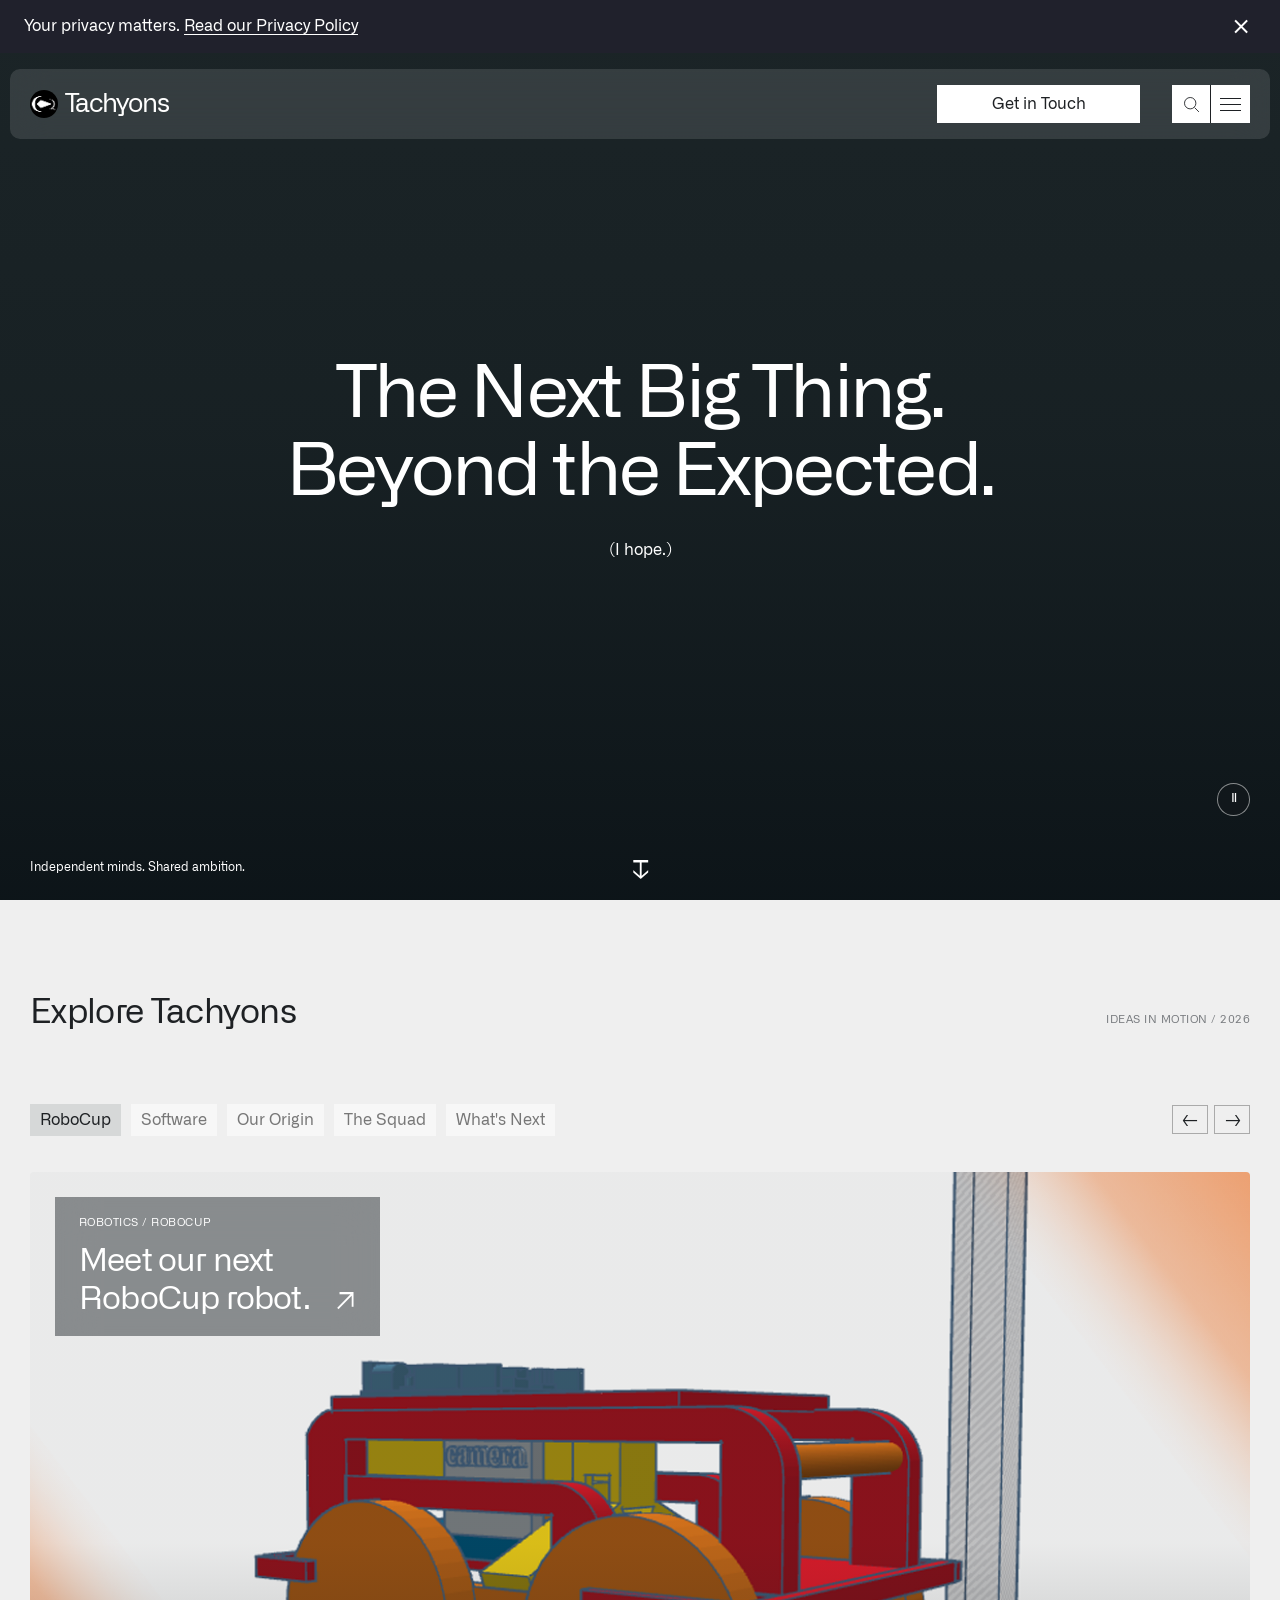
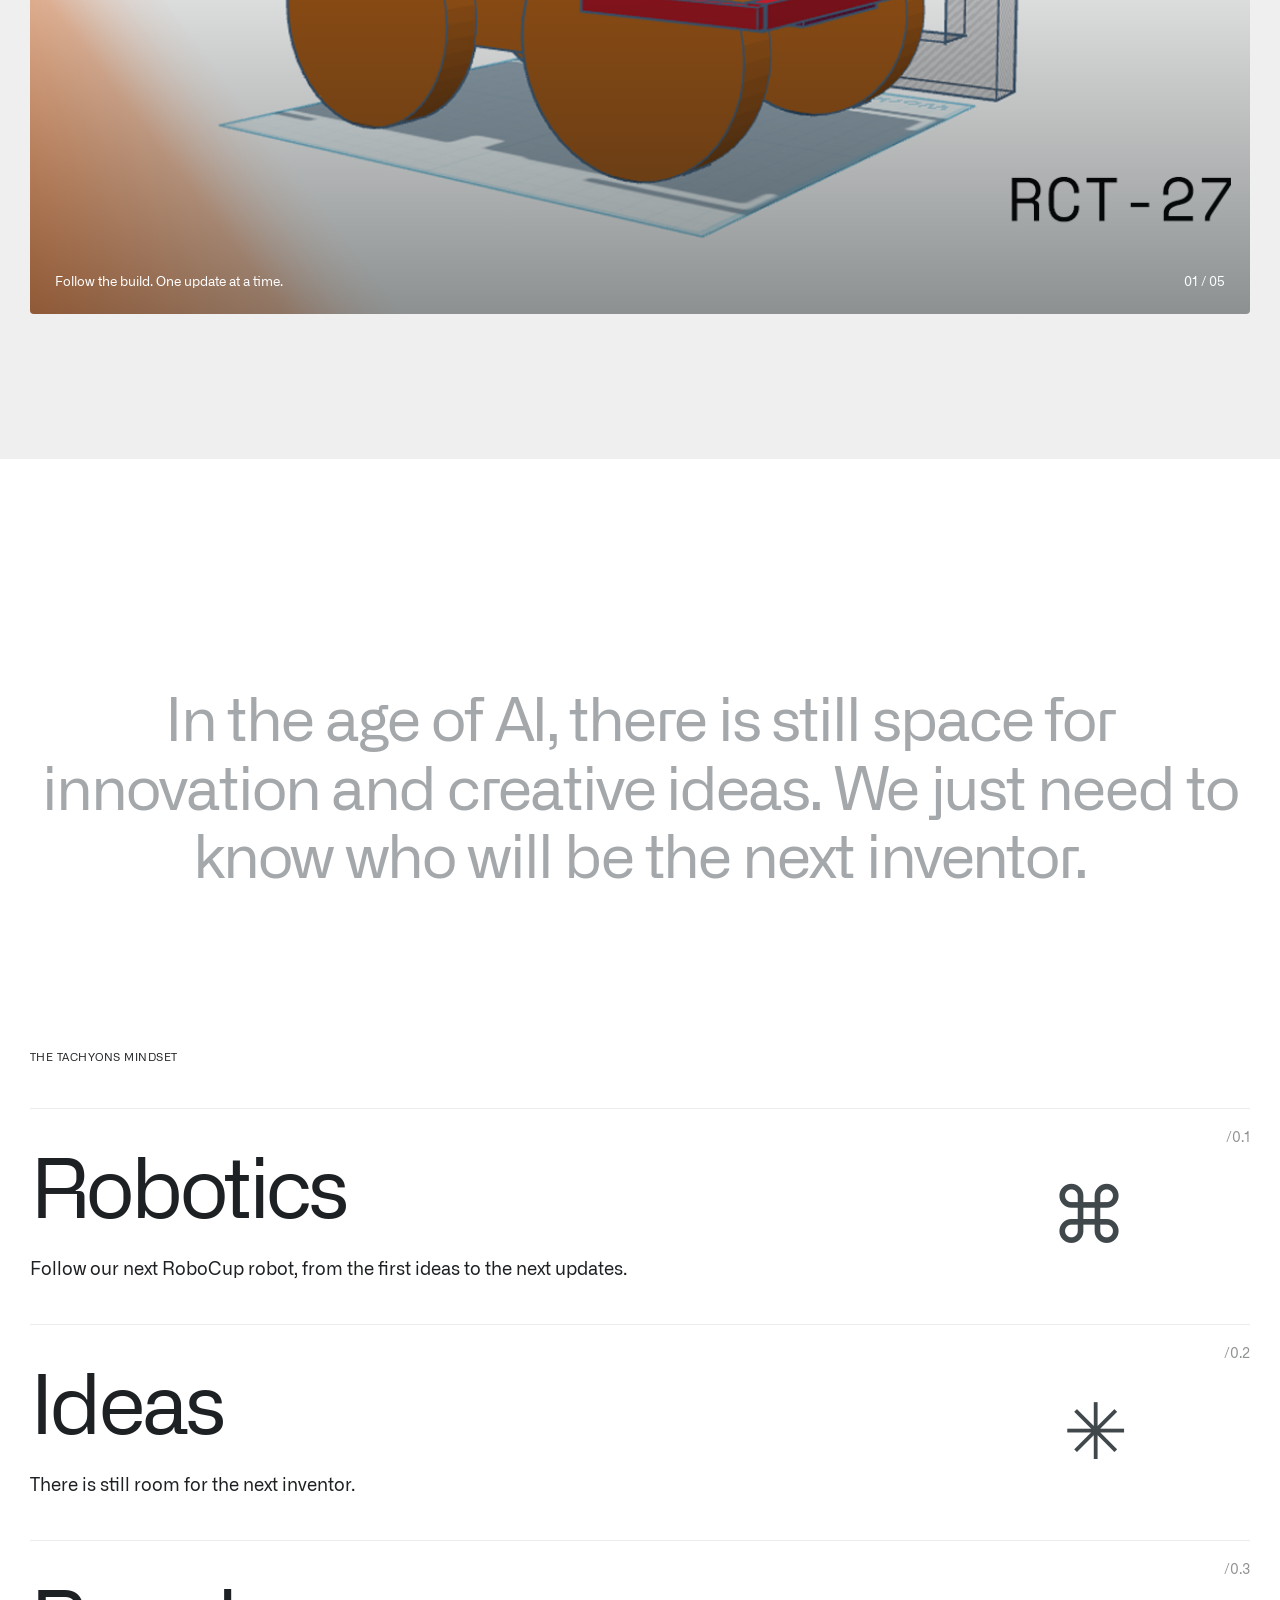
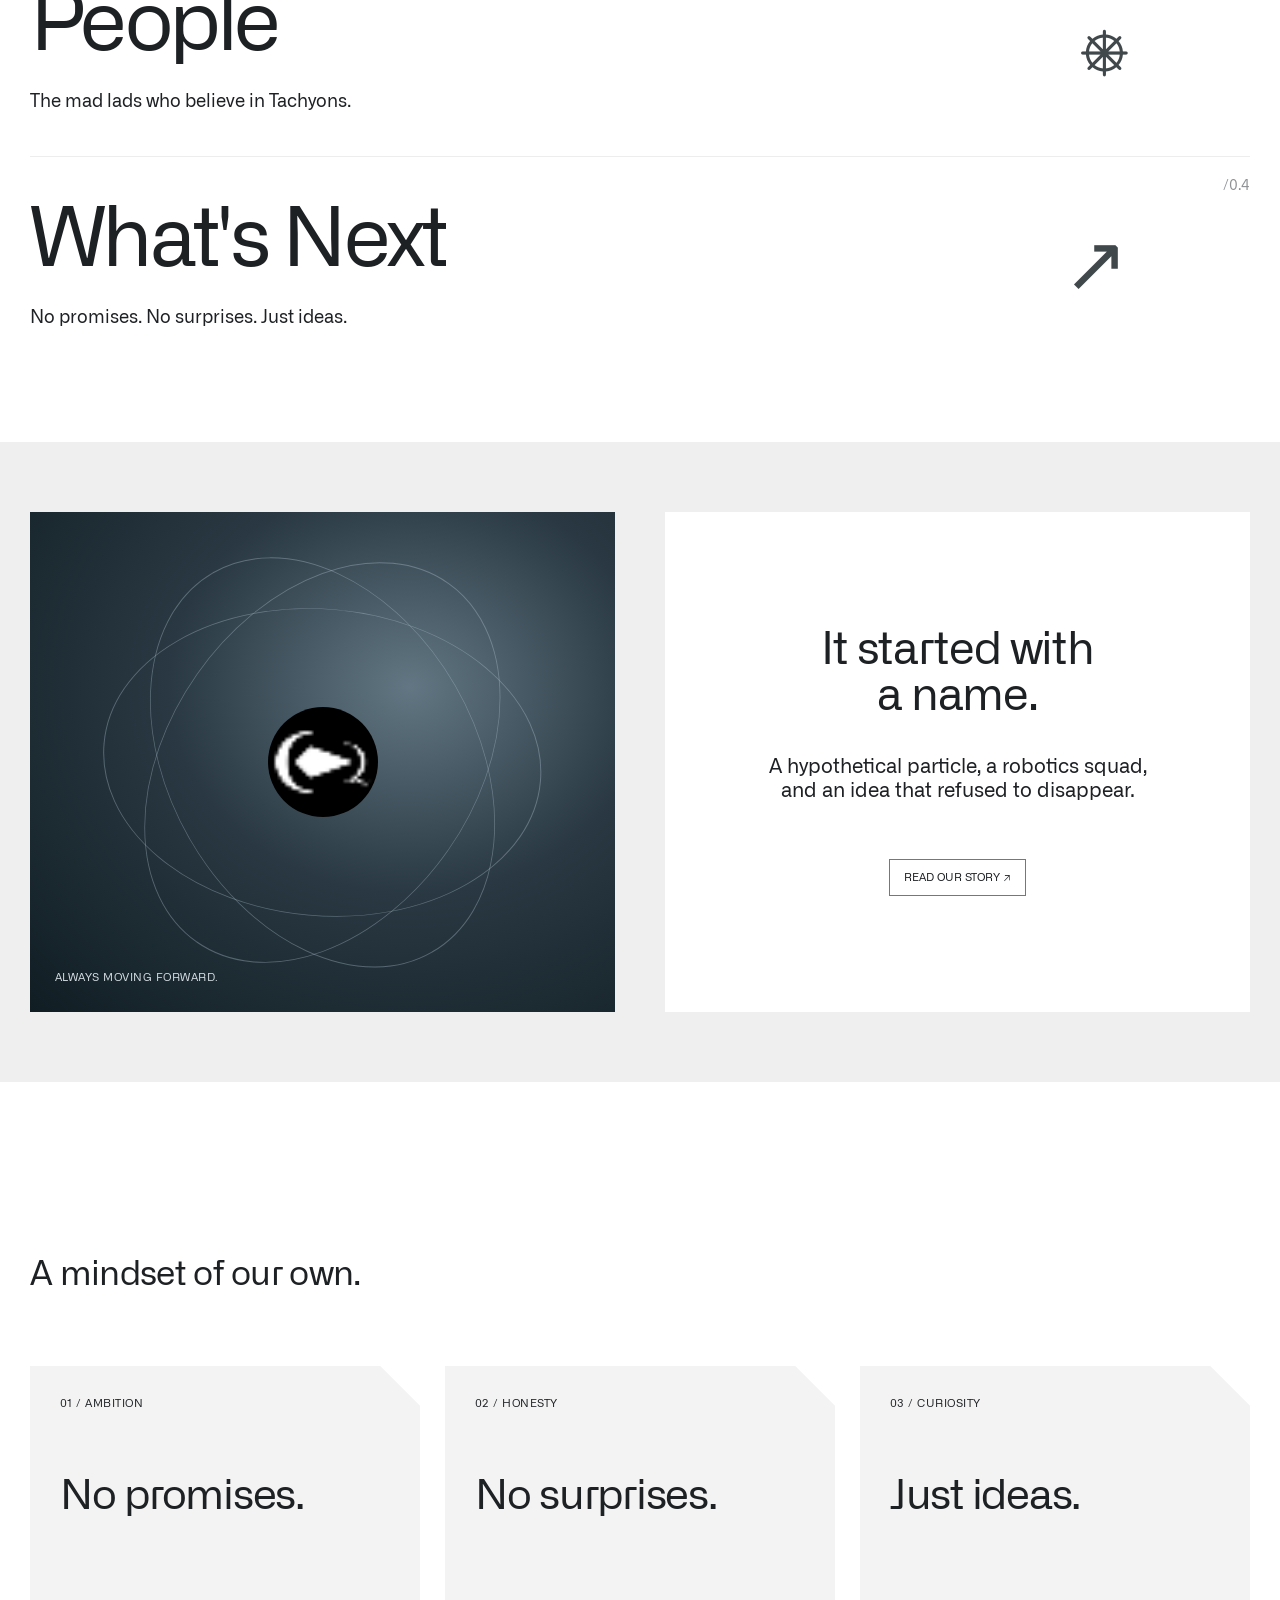
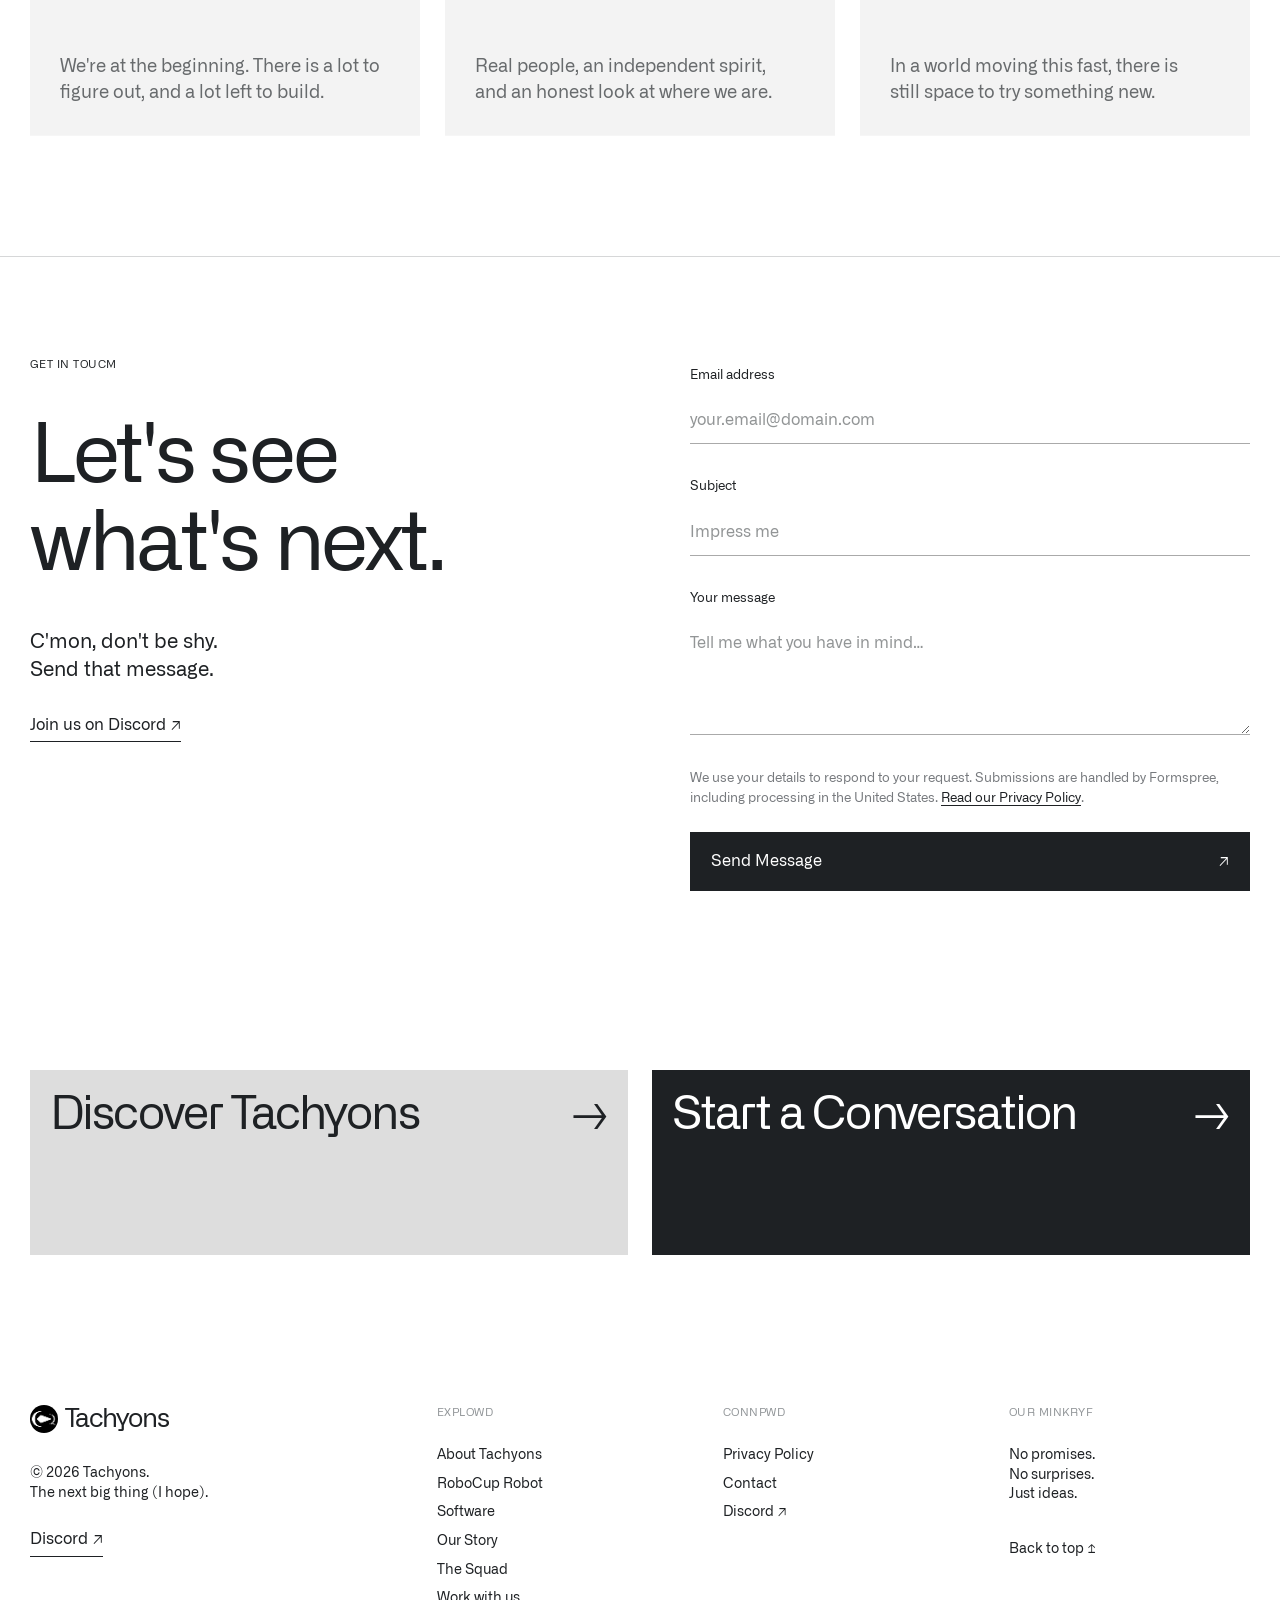
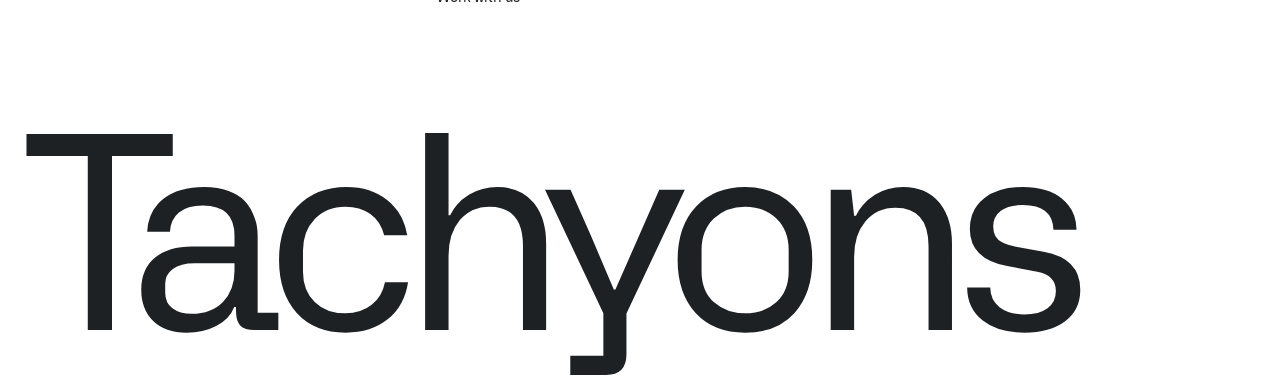
==== commit 1c2589b7: "Add files via upload" ====
--- a/tachyons/index.html
+++ b/tachyons/index.html
@@ -8,4 +8,4 @@
 <section class="about-section" id="about"><p class="statement reveal">In the age of AI, there is still space for innovation and creative ideas. We just need to know who will be the next inventor.</p><div class="directions"><h2 class="eyebrow">The Tachyons mindset</h2><a class="direction-row" href="robocup.html"><div><h3>Robotics</h3><p>Follow our next RoboCup robot, from the first ideas to the next updates.</p></div><span class="row-symbol">⌘</span><span class="row-number">/0.1</span><span class="row-arrow">↗</span></a><a class="direction-row" href="story.html"><div><h3>Ideas</h3><p>There is still room for the next inventor.</p></div><span class="row-symbol">✳</span><span class="row-number">/0.2</span><span class="row-arrow">↗</span></a><a class="direction-row" href="members.html"><div><h3>People</h3><p>The mad lads who believe in Tachyons.</p></div><span class="row-symbol">⎈</span><span class="row-number">/0.3</span><span class="row-arrow">↗</span></a><a class="direction-row" href="index.html#contact"><div><h3>What's Next</h3><p>No promises. No surprises. Just ideas.</p></div><span class="row-symbol">↗</span><span class="row-number">/0.4</span><span class="row-arrow">↗</span></a></div></section>
 <section class="duplex"><div class="duplex-art"><div class="orbit orbit-one"></div><div class="orbit orbit-two"></div><div class="orbit orbit-three"></div><img src="img/logo.ico" alt="Tachyons emblem" width="180" height="180"><span class="eyebrow">Always moving forward.</span></div><div class="duplex-copy"><h2>It started with<br>a name.</h2><p>A hypothetical particle, a robotics squad,<br>and an idea that refused to disappear.</p><a class="outline-button" href="story.html">Read our story ↗</a></div></section>
 <section class="manifesto"><h2 class="section-heading">A mindset of our own.</h2><div class="manifesto-grid"><article><span class="eyebrow">01 / Ambition</span><h3>No promises.</h3><p>We're at the beginning. There is a lot to figure out, and a lot left to build.</p></article><article><span class="eyebrow">02 / Honesty</span><h3>No surprises.</h3><p>Real people, an independent spirit, and an honest look at where we are.</p></article><article><span class="eyebrow">03 / Curiosity</span><h3>Just ideas.</h3><p>In a world moving this fast, there is still space to try something new.</p></article></div></section>
-<section class="contact-section" id="contact"><div><p class="eyebrow">Get in touch</p><h2>Let's see<br>what's next.</h2><p>C'mon, don't be shy.<br>Send that message.</p><button class="text-button discord-copy" type="button">Find me on Discord ↗</button><p class="copy-status" role="status"></p></div><form id="contact-form" action="https://formspree.io/f/xkodalnq" method="POST"><div class="honeypot" aria-hidden="true"><label>Leave empty<input type="text" name="_gotcha" tabindex="-1" autocomplete="off"></label></div><label for="email">Email address</label><input type="email" name="email" id="email" placeholder="your.email@domain.com" autocomplete="email" required><label for="subject">Subject</label><input type="text" name="subject" id="subject" placeholder="Impress me" required><label for="message">Your message</label><textarea name="message" id="message" rows="4" placeholder="Tell me what you have in mind…" required></textarea><p class="form-privacy-note" id="contact-privacy-note">We use your details to respond to your request. Submissions are handled by Formspree, including processing in the United States. <a href="privacy-policy.html#contact-form-and-service-providers">Read our Privacy Policy</a>.</p><button class="submit-button" id="form-submit-btn" type="submit">Send Message <span>↗</span></button><p class="form-status" id="form-status" role="status" aria-live="polite"></p></form></section></main><footer class="site-footer"><div class="footer-top"><a class="footer-cta" href="story.html">Discover Tachyons <span>→</span></a><a class="footer-cta dark" href="index.html#contact">Start a Conversation <span>→</span></a></div><div class="footer-grid"><div class="footer-identity"><a class="brand" href="index.html"><img src="img/logo.ico" alt="" width="28" height="28">Tachyons</a><p>© <span id="year">2026</span> Tachyons.<br>The next big thing (I hope).</p><button class="text-button discord-copy" type="button">Discord ↗</button><span class="copy-status" role="status"></span></div><div><p class="eyebrow">Explore</p><a href="index.html#about">About Tachyons</a><a href="robocup.html">RoboCup Robot</a><a href="software.html">Software</a><a href="story.html">Our Story</a><a href="members.html">The Squad</a><a href="work-with-us.html">Work with us</a></div><div><p class="eyebrow">Connect</p><a href="privacy-policy.html">Privacy Policy</a><a href="index.html#contact">Contact</a><a href="https://discord.com/" target="_blank" rel="noopener noreferrer">Discord ↗</a></div><div><p class="eyebrow">Our mindset</p><p>No promises.<br>No surprises.<br>Just ideas.</p><a class="back-top" href="#top">Back to top ↑</a></div></div><div class="footer-wordmark" aria-hidden="true">Tachyons</div></footer></body></html>+<section class="contact-section" id="contact"><div><p class="eyebrow">Get in touch</p><h2>Let's see<br>what's next.</h2><p>C'mon, don't be shy.<br>Send that message.</p><a class="text-button" href="https://discord.gg/uVYVNkCgab" target="_blank" rel="noopener noreferrer">Join us on Discord ↗</a></div><form id="contact-form" action="https://formspree.io/f/xkodalnq" method="POST"><div class="honeypot" aria-hidden="true"><label>Leave empty<input type="text" name="_gotcha" tabindex="-1" autocomplete="off"></label></div><label for="email">Email address</label><input type="email" name="email" id="email" placeholder="your.email@domain.com" autocomplete="email" required><label for="subject">Subject</label><input type="text" name="subject" id="subject" placeholder="Impress me" required><label for="message">Your message</label><textarea name="message" id="message" rows="4" placeholder="Tell me what you have in mind…" required></textarea><p class="form-privacy-note" id="contact-privacy-note">We use your details to respond to your request. Submissions are handled by Formspree, including processing in the United States. <a href="privacy-policy.html#contact-form-and-service-providers">Read our Privacy Policy</a>.</p><button class="submit-button" id="form-submit-btn" type="submit">Send Message <span>↗</span></button><p class="form-status" id="form-status" role="status" aria-live="polite"></p></form></section></main><footer class="site-footer"><div class="footer-top"><a class="footer-cta" href="story.html">Discover Tachyons <span>→</span></a><a class="footer-cta dark" href="index.html#contact">Start a Conversation <span>→</span></a></div><div class="footer-grid"><div class="footer-identity"><a class="brand" href="index.html"><img src="img/logo.ico" alt="" width="28" height="28">Tachyons</a><p>© <span id="year">2026</span> Tachyons.<br>The next big thing (I hope).</p><a class="text-button" href="https://discord.gg/uVYVNkCgab" target="_blank" rel="noopener noreferrer">Discord ↗</a></div><div><p class="eyebrow">Explore</p><a href="index.html#about">About Tachyons</a><a href="robocup.html">RoboCup Robot</a><a href="software.html">Software</a><a href="story.html">Our Story</a><a href="members.html">The Squad</a><a href="work-with-us.html">Work with us</a></div><div><p class="eyebrow">Connect</p><a href="privacy-policy.html">Privacy Policy</a><a href="index.html#contact">Contact</a><a href="https://discord.gg/uVYVNkCgab" target="_blank" rel="noopener noreferrer">Discord ↗</a></div><div><p class="eyebrow">Our mindset</p><p>No promises.<br>No surprises.<br>Just ideas.</p><a class="back-top" href="#top">Back to top ↑</a></div></div><div class="footer-wordmark" aria-hidden="true">Tachyons</div></footer></body></html>
--- a/tachyons/css/site-motion.css
+++ b/tachyons/css/site-motion.css
@@ -32,3 +32,15 @@
 @media (max-width: 360px) {
   .site-motion-on .interior-hero h1 { font-size: 44px; }
 }
+
+/* Keep the first two feature tabs visible on compact screens. */
+@media (max-width: 600px) {
+ .feature-nav { gap: 10px; }
+ .feature-tabs { gap: 4px; }
+ .feature-tabs button { font-size: 14px; padding: 5px 8px; }
+}
+@media (max-width: 360px) {
+ body:not(.interior) .site-header { padding-left: 10px; padding-right: 10px; }
+ body:not(.interior) .site-header .brand { font-size: 23px; }
+ body:not(.interior) .header-cta { white-space: nowrap; padding: 0 8px; margin-right: 5px; }
+}
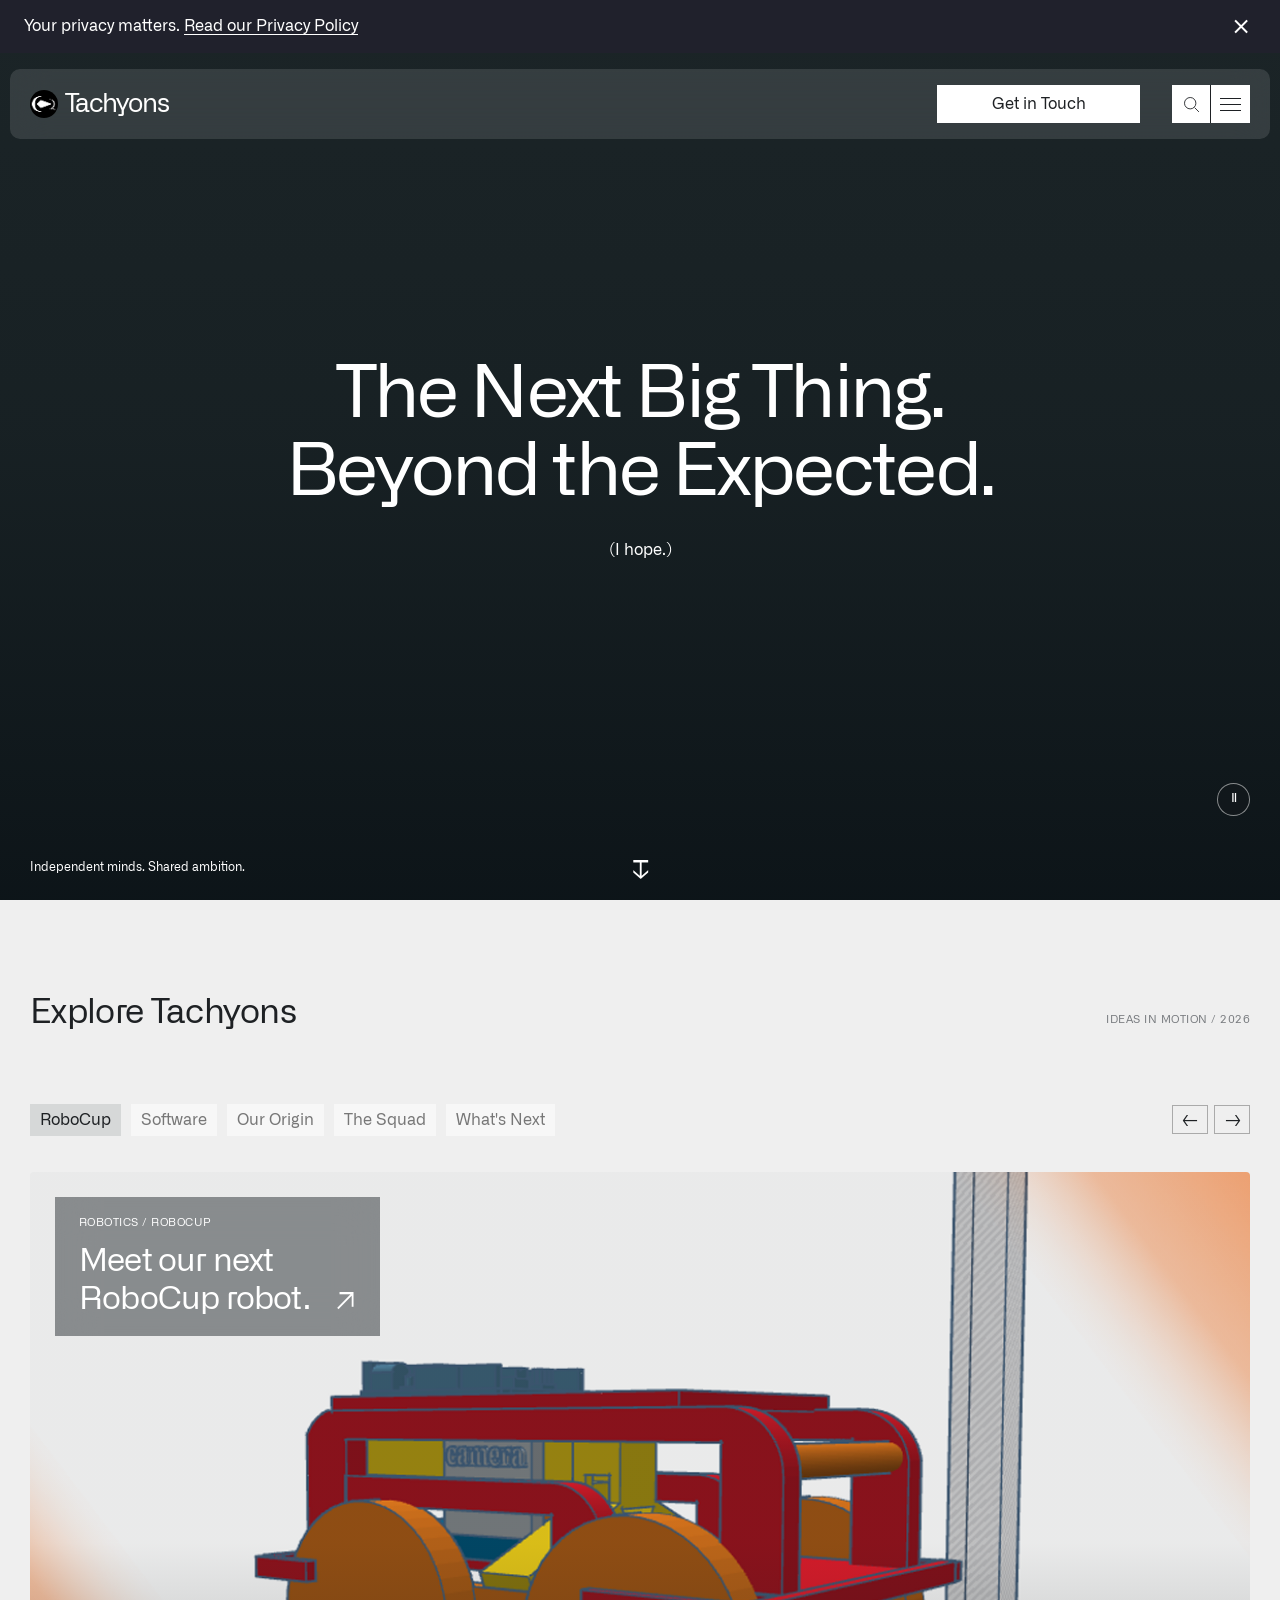
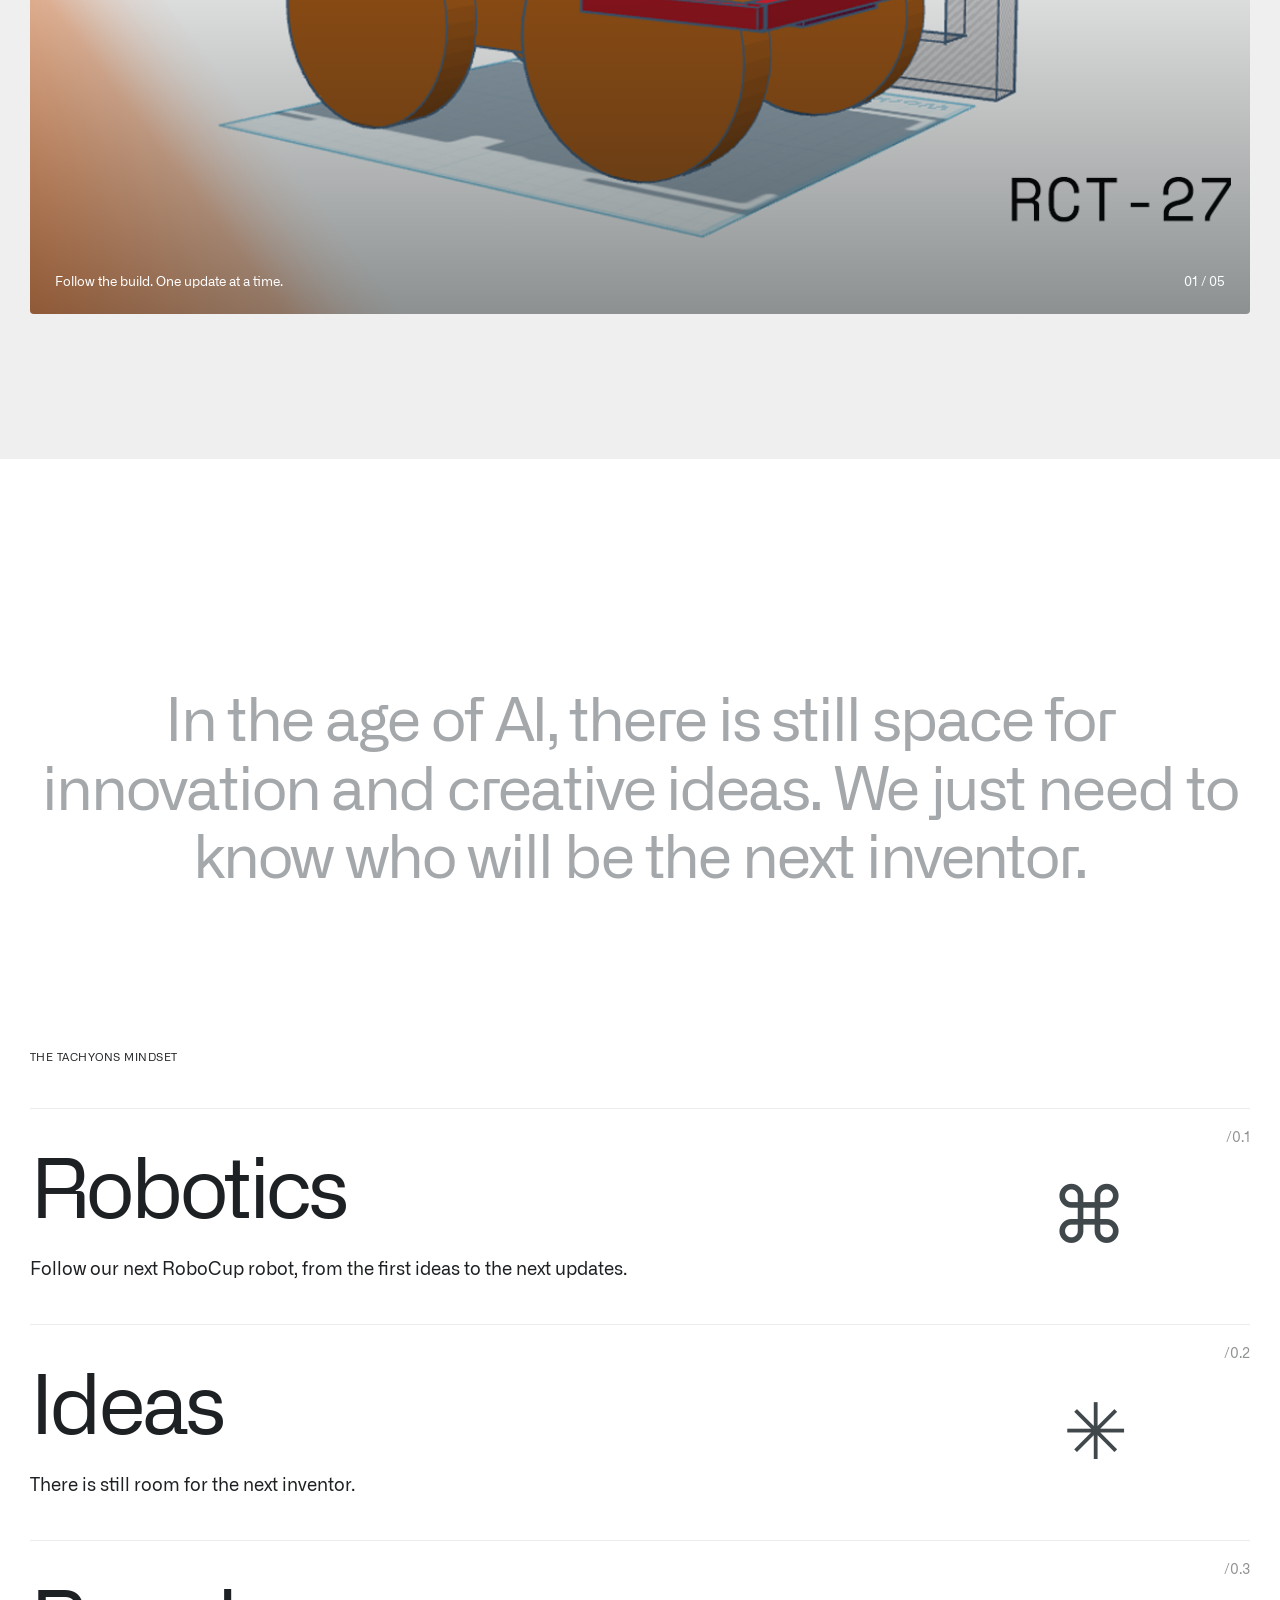
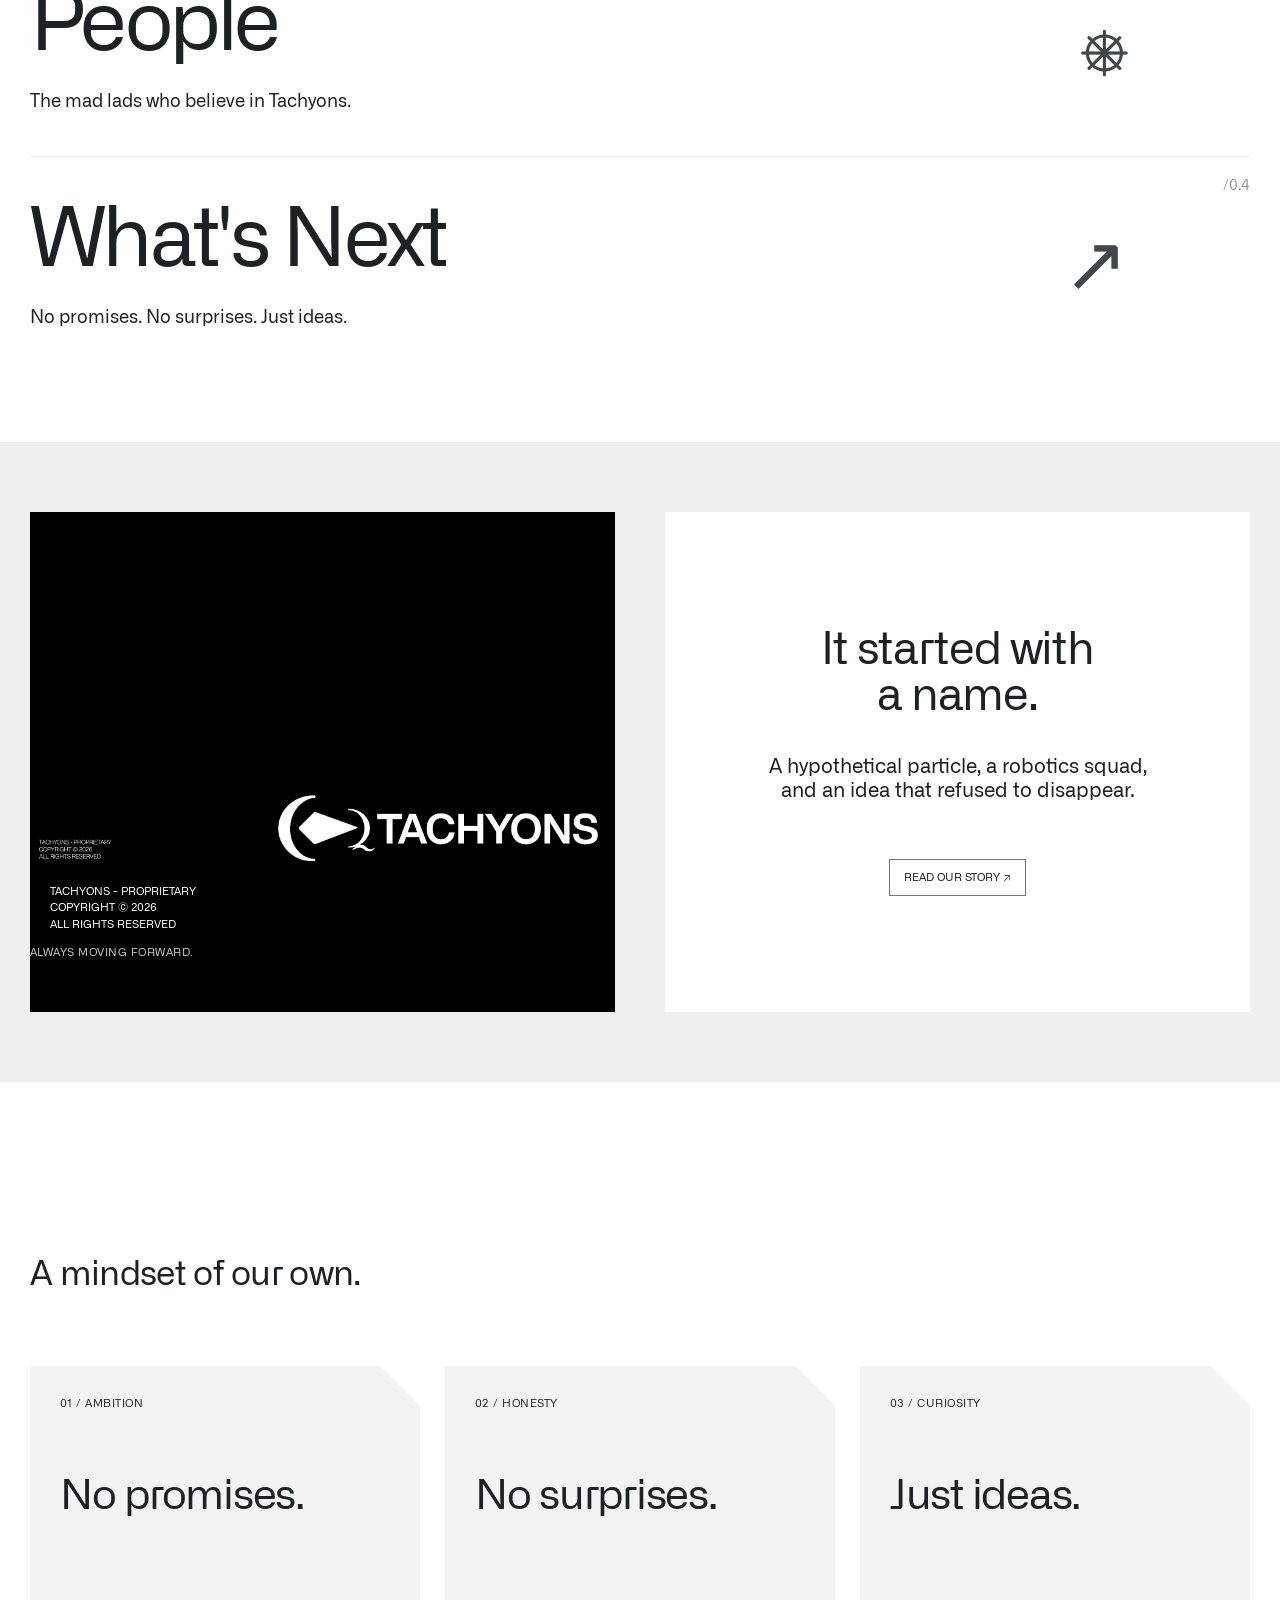
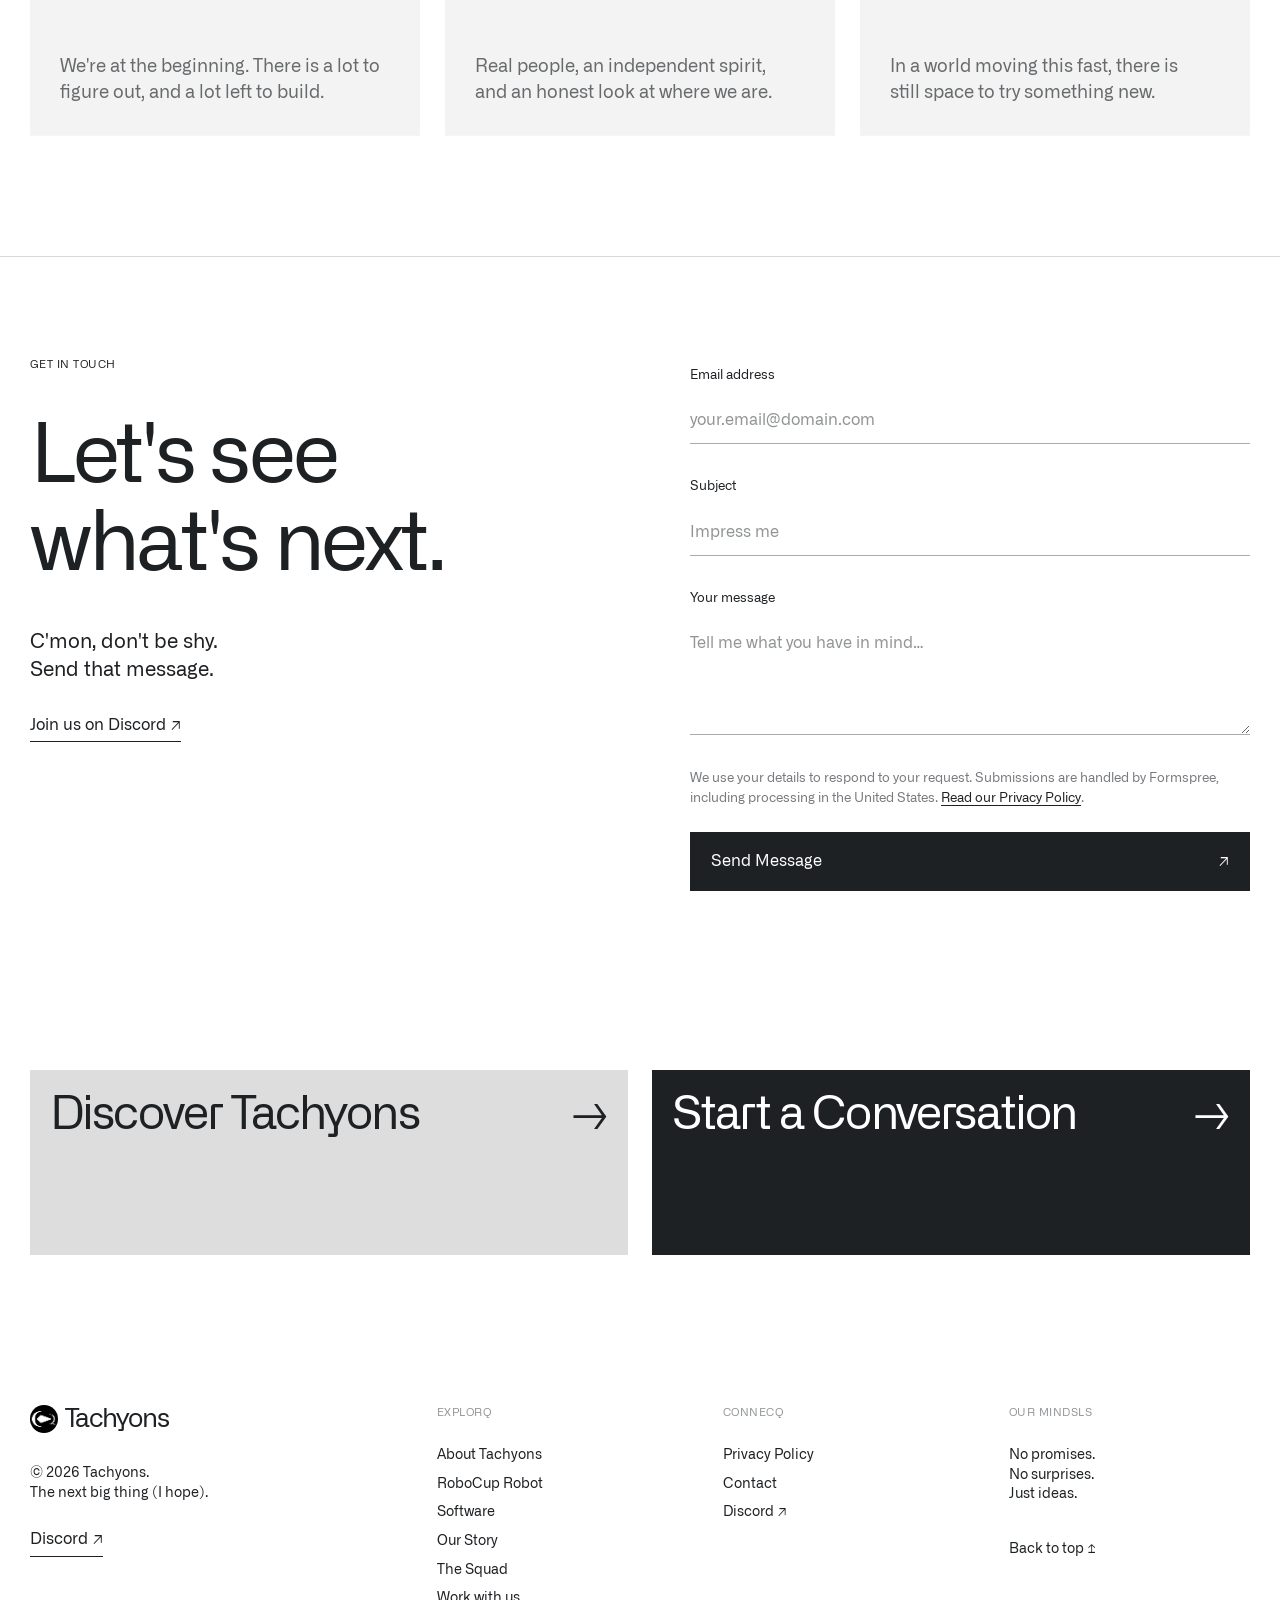
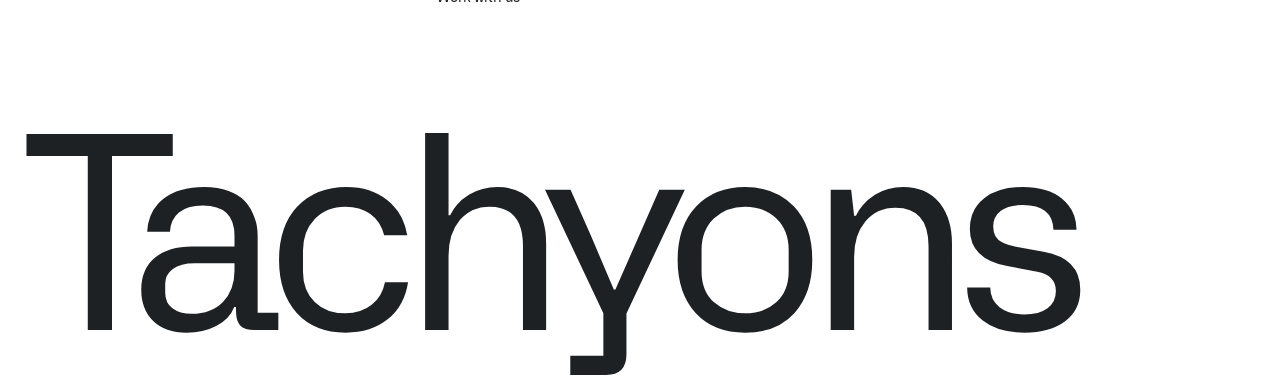
==== commit 78d4f0c8: "Add files via upload" ====
--- a/tachyons/index.html
+++ b/tachyons/index.html
@@ -4,8 +4,8 @@
 <header class="site-header"><a class="brand" href="index.html" aria-label="Tachyons home"><img src="img/logo.ico" alt="" width="28" height="28"><span>Tachyons</span></a><div class="header-actions"><a class="header-cta" href="index.html#contact">Get in Touch</a><button class="icon-button" id="search-toggle" aria-label="Search Tachyons"><svg viewBox="0 0 24 24" fill="none" aria-hidden="true"><circle cx="10.5" cy="10.5" r="6.5"/><path d="m15.5 15.5 5 5"/></svg></button><button class="icon-button menu-toggle" id="menu-toggle" aria-label="Open menu" aria-expanded="false" aria-controls="navigation"><span></span><span></span><span></span></button></div></header>
 <dialog class="navigation" id="navigation" aria-label="Main navigation"><div class="menu-inner"><div><p class="eyebrow">Navigation</p><nav class="menu-links"><a href="index.html">Home <span>↗</span></a><a href="story.html">Our Story <span>↗</span></a><a href="robocup.html">↳ RoboCup Robot</a><a href="index.html#about">↳ Ideas</a><a href="software.html">Software <span>↗</span></a><a href="members.html">The Squad <span>↗</span></a><a href="work-with-us.html">Work with us <span>↗</span></a><a href="index.html#contact">Get in Touch <span>↗</span></a><a href="privacy-policy.html">Privacy Policy <span>↗</span></a></nav></div><div class="menu-feature"><p class="eyebrow">The next chapter</p><a href="story.html"><img src="media/hero-poster.png" alt="Technology in motion"><h2>It started with a name.<br>It became an idea. ↗</h2></a><p>No promises. No surprises. Just ideas.</p></div></div><div class="menu-bottom"><span>Tachyons / Independent minds. Shared ambition.</span><span>Est. 2026</span></div></dialog>
 <dialog class="search-dialog" id="search-dialog" aria-labelledby="search-title"><button class="dialog-close" aria-label="Close search">×</button><p class="eyebrow" id="search-title">Search Tachyons</p><label class="sr-only" for="site-search">What are you looking for?</label><input id="site-search" type="search" placeholder="What are you looking for?" autocomplete="off"><div id="search-results" aria-live="polite"></div></dialog><main id="main"><section class="hero" aria-labelledby="hero-title"><video class="hero-video" id="hero-video" autoplay muted playsinline loop preload="auto" aria-hidden="true"><source src="media/hero.mp4?v=e6c20cc629d9" type="video/mp4"></video><div class="hero-shade"></div><div class="hero-copy"><h1 id="hero-title"><span>The Next Big Thing.</span><span>Beyond the Expected.</span></h1><p>(I hope.)</p></div><div class="hero-bottom"><span>Independent minds. Shared ambition.</span><a href="#explore" aria-label="Explore Tachyons">↓</a><button id="motion-toggle" aria-label="Pause background video">Ⅱ</button></div></section>
-<section class="featured" id="explore" aria-labelledby="featured-title"><div class="section-heading"><h2 id="featured-title">Explore Tachyons</h2><span class="eyebrow">Ideas in motion / 2026</span></div><div class="feature-nav"><div class="feature-tabs" role="tablist" aria-label="Featured stories"><button role="tab" aria-selected="true" aria-controls="feature-panel" id="feature-tab-0" data-feature="0">RoboCup</button><button role="tab" aria-selected="false" aria-controls="feature-panel" id="feature-tab-1" data-feature="1" tabindex="-1">Software</button><button role="tab" aria-selected="false" aria-controls="feature-panel" id="feature-tab-2" data-feature="2" tabindex="-1">Our Origin</button><button role="tab" aria-selected="false" aria-controls="feature-panel" id="feature-tab-3" data-feature="3" tabindex="-1">The Squad</button><button role="tab" aria-selected="false" aria-controls="feature-panel" id="feature-tab-4" data-feature="4" tabindex="-1">What's Next</button></div><div class="carousel-controls"><button id="feature-prev" aria-label="Previous story">←</button><button id="feature-next" aria-label="Next story">→</button></div></div><a class="feature-panel" id="feature-panel" role="tabpanel" aria-labelledby="feature-tab-0" href="robocup.html"><img id="feature-image" src="media/ROBOT1.png" alt="3D CAD view of the RCT-27 RoboCup robot" loading="lazy"><div class="feature-label"><p class="eyebrow" id="feature-kicker">Robotics / RoboCup</p><h3><span id="feature-title">Meet our next<br>RoboCup robot.</span><span class="feature-arrow">↗</span></h3></div><div class="feature-caption"><span id="feature-detail">Follow the build. One update at a time.</span><span id="feature-count">01 / 05</span></div></a></section>
+<section class="featured" id="explore" aria-labelledby="featured-title"><div class="section-heading"><h2 id="featured-title">Explore Tachyons</h2><span class="eyebrow">Ideas in motion / 2026</span></div><div class="feature-nav"><div class="feature-tabs" role="tablist" aria-label="Featured stories"><button role="tab" aria-selected="true" aria-controls="feature-panel" id="feature-tab-0" data-feature="0">RoboCup</button><button role="tab" aria-selected="false" aria-controls="feature-panel" id="feature-tab-1" data-feature="1" tabindex="-1">Software</button><button role="tab" aria-selected="false" aria-controls="feature-panel" id="feature-tab-2" data-feature="2" tabindex="-1">Our Origin</button><button role="tab" aria-selected="false" aria-controls="feature-panel" id="feature-tab-3" data-feature="3" tabindex="-1">The Squad</button><button role="tab" aria-selected="false" aria-controls="feature-panel" id="feature-tab-4" data-feature="4" tabindex="-1">What's Next</button></div><div class="carousel-controls"><button id="feature-prev" aria-label="Previous story">←</button><button id="feature-next" aria-label="Next story">→</button></div></div><a class="feature-panel" id="feature-panel" role="tabpanel" aria-labelledby="feature-tab-0" href="robocup.html"><img id="feature-image" src="media/ROBOT1.png" alt="3D CAD view of the RCT-27 RoboCup robot" loading="lazy"><span class="wallpaper-credit" aria-hidden="true">TACHYONS - PROPRIETARY<br>COPYRIGHT © 2026<br>ALL RIGHTS RESERVED</span><div class="feature-label"><p class="eyebrow" id="feature-kicker">Robotics / RoboCup</p><h3><span id="feature-title">Meet our next<br>RoboCup robot.</span><span class="feature-arrow">↗</span></h3></div><div class="feature-caption"><span id="feature-detail">Follow the build. One update at a time.</span><span id="feature-count">01 / 05</span></div></a></section>
 <section class="about-section" id="about"><p class="statement reveal">In the age of AI, there is still space for innovation and creative ideas. We just need to know who will be the next inventor.</p><div class="directions"><h2 class="eyebrow">The Tachyons mindset</h2><a class="direction-row" href="robocup.html"><div><h3>Robotics</h3><p>Follow our next RoboCup robot, from the first ideas to the next updates.</p></div><span class="row-symbol">⌘</span><span class="row-number">/0.1</span><span class="row-arrow">↗</span></a><a class="direction-row" href="story.html"><div><h3>Ideas</h3><p>There is still room for the next inventor.</p></div><span class="row-symbol">✳</span><span class="row-number">/0.2</span><span class="row-arrow">↗</span></a><a class="direction-row" href="members.html"><div><h3>People</h3><p>The mad lads who believe in Tachyons.</p></div><span class="row-symbol">⎈</span><span class="row-number">/0.3</span><span class="row-arrow">↗</span></a><a class="direction-row" href="index.html#contact"><div><h3>What's Next</h3><p>No promises. No surprises. Just ideas.</p></div><span class="row-symbol">↗</span><span class="row-number">/0.4</span><span class="row-arrow">↗</span></a></div></section>
-<section class="duplex"><div class="duplex-art"><div class="orbit orbit-one"></div><div class="orbit orbit-two"></div><div class="orbit orbit-three"></div><img src="img/logo.ico" alt="Tachyons emblem" width="180" height="180"><span class="eyebrow">Always moving forward.</span></div><div class="duplex-copy"><h2>It started with<br>a name.</h2><p>A hypothetical particle, a robotics squad,<br>and an idea that refused to disappear.</p><a class="outline-button" href="story.html">Read our story ↗</a></div></section>
+<section class="duplex"><div class="duplex-art duplex-wallpaper"><img src="media/wallpaper.png" alt="Tachyons wallpaper with logo and copyright notice" width="1920" height="1080" loading="lazy" decoding="async"><small class="wallpaper-credit" aria-hidden="true">TACHYONS - PROPRIETARY<br>COPYRIGHT © 2026<br>ALL RIGHTS RESERVED</small><span class="eyebrow">Always moving forward.</span></div><div class="duplex-copy"><h2>It started with<br>a name.</h2><p>A hypothetical particle, a robotics squad,<br>and an idea that refused to disappear.</p><a class="outline-button" href="story.html">Read our story ↗</a></div></section>
 <section class="manifesto"><h2 class="section-heading">A mindset of our own.</h2><div class="manifesto-grid"><article><span class="eyebrow">01 / Ambition</span><h3>No promises.</h3><p>We're at the beginning. There is a lot to figure out, and a lot left to build.</p></article><article><span class="eyebrow">02 / Honesty</span><h3>No surprises.</h3><p>Real people, an independent spirit, and an honest look at where we are.</p></article><article><span class="eyebrow">03 / Curiosity</span><h3>Just ideas.</h3><p>In a world moving this fast, there is still space to try something new.</p></article></div></section>
 <section class="contact-section" id="contact"><div><p class="eyebrow">Get in touch</p><h2>Let's see<br>what's next.</h2><p>C'mon, don't be shy.<br>Send that message.</p><a class="text-button" href="https://discord.gg/uVYVNkCgab" target="_blank" rel="noopener noreferrer">Join us on Discord ↗</a></div><form id="contact-form" action="https://formspree.io/f/xkodalnq" method="POST"><div class="honeypot" aria-hidden="true"><label>Leave empty<input type="text" name="_gotcha" tabindex="-1" autocomplete="off"></label></div><label for="email">Email address</label><input type="email" name="email" id="email" placeholder="your.email@domain.com" autocomplete="email" required><label for="subject">Subject</label><input type="text" name="subject" id="subject" placeholder="Impress me" required><label for="message">Your message</label><textarea name="message" id="message" rows="4" placeholder="Tell me what you have in mind…" required></textarea><p class="form-privacy-note" id="contact-privacy-note">We use your details to respond to your request. Submissions are handled by Formspree, including processing in the United States. <a href="privacy-policy.html#contact-form-and-service-providers">Read our Privacy Policy</a>.</p><button class="submit-button" id="form-submit-btn" type="submit">Send Message <span>↗</span></button><p class="form-status" id="form-status" role="status" aria-live="polite"></p></form></section></main><footer class="site-footer"><div class="footer-top"><a class="footer-cta" href="story.html">Discover Tachyons <span>→</span></a><a class="footer-cta dark" href="index.html#contact">Start a Conversation <span>→</span></a></div><div class="footer-grid"><div class="footer-identity"><a class="brand" href="index.html"><img src="img/logo.ico" alt="" width="28" height="28">Tachyons</a><p>© <span id="year">2026</span> Tachyons.<br>The next big thing (I hope).</p><a class="text-button" href="https://discord.gg/uVYVNkCgab" target="_blank" rel="noopener noreferrer">Discord ↗</a></div><div><p class="eyebrow">Explore</p><a href="index.html#about">About Tachyons</a><a href="robocup.html">RoboCup Robot</a><a href="software.html">Software</a><a href="story.html">Our Story</a><a href="members.html">The Squad</a><a href="work-with-us.html">Work with us</a></div><div><p class="eyebrow">Connect</p><a href="privacy-policy.html">Privacy Policy</a><a href="index.html#contact">Contact</a><a href="https://discord.gg/uVYVNkCgab" target="_blank" rel="noopener noreferrer">Discord ↗</a></div><div><p class="eyebrow">Our mindset</p><p>No promises.<br>No surprises.<br>Just ideas.</p><a class="back-top" href="#top">Back to top ↑</a></div></div><div class="footer-wordmark" aria-hidden="true">Tachyons</div></footer></body></html>
--- a/tachyons/css/site-motion.css
+++ b/tachyons/css/site-motion.css
@@ -44,3 +44,26 @@
  body:not(.interior) .site-header .brand { font-size: 23px; }
  body:not(.interior) .header-cta { white-space: nowrap; padding: 0 8px; margin-right: 5px; }
 }
+/* Show the supplied wallpaper in full, with text outside the image. */
+.wallpaper-credit { display: none; }
+.feature-panel.wallpaper-feature { display: flex; flex-direction: column; height: auto; min-height: 0; background: #000; }
+.feature-panel.wallpaper-feature > img { display: block; width: 100%; height: auto; aspect-ratio: 16 / 9; object-fit: contain; transform: none !important; }
+.feature-panel.wallpaper-feature::after { display: none; }
+.feature-panel.wallpaper-feature .feature-label { order: -1; position: static; max-width: none; padding: 20px 24px; background: #202426; }
+.feature-panel.wallpaper-feature .feature-label h3 { margin-top: 8px; }
+.feature-panel.wallpaper-feature .feature-caption { position: static; padding: 16px 24px; background: #202426; }
+@media (max-width: 600px) {
+ .feature-panel.wallpaper-feature .wallpaper-credit { display: block; padding: 14px 20px; background: #000; color: #fff; font-size: 11px; line-height: 1.5; }
+}
+.feature-panel.wallpaper-feature .wallpaper-credit { display: block; padding: 14px 20px; background: #000; color: #fff; font-size: 11px; line-height: 1.5; }
+.feature-panel.wallpaper-feature .feature-caption > span:last-child { flex-shrink: 0; white-space: nowrap; }
+@media (max-width: 360px) {
+ .site-header { padding-left: 10px; padding-right: 10px; }
+ .site-header .brand, body:not(.interior) .site-header .brand { font-size: 20px; flex-shrink: 0; }
+ .header-cta, body:not(.interior) .header-cta { white-space: nowrap; padding: 0 8px; margin-right: 5px; }
+}
+/* Keep the full wallpaper and its small copyright text readable in the story panel. */
+.duplex-art.duplex-wallpaper { display: flex; flex-direction: column; justify-content: center; align-items: stretch; background: #000; }
+.duplex-art.duplex-wallpaper > img { display: block; width: 100%; height: auto; max-width: 100%; aspect-ratio: 16 / 9; object-fit: contain; filter: none; border-radius: 0; }
+.duplex-art.duplex-wallpaper .wallpaper-credit { display: block; padding: 12px 20px; background: #000; color: #fff; font-size: 11px; line-height: 1.5; }
+.duplex-art.duplex-wallpaper > .eyebrow { position: relative; inset: auto; padding: 0 20px 20px; color: #c5cccd; }
